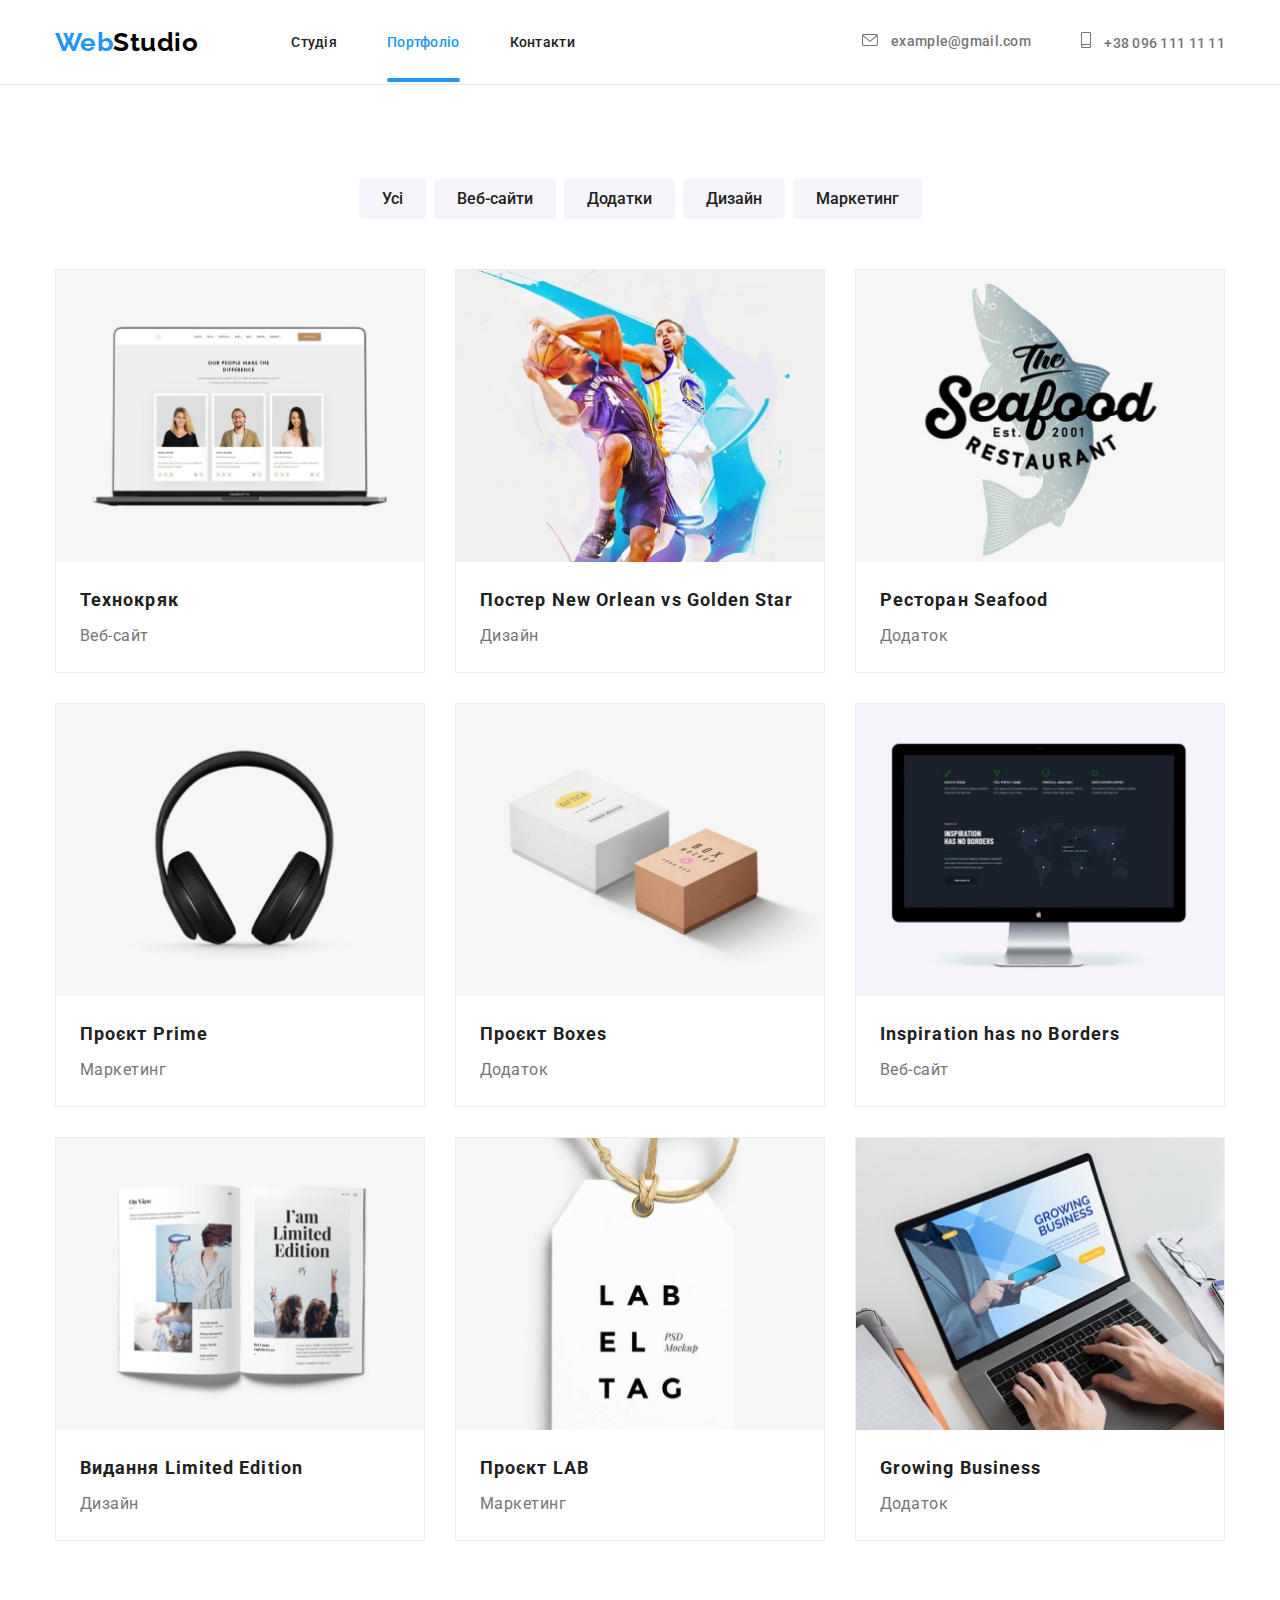
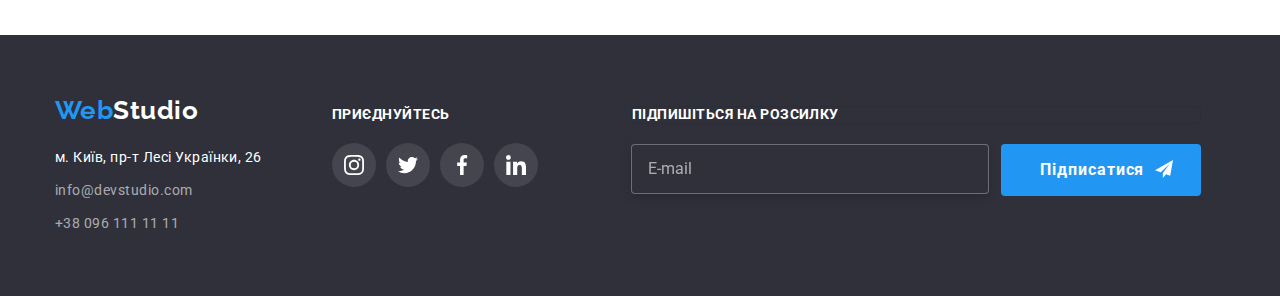
==== portfolio.html @ 192a8d10 "#HM-8.0" ====
<!DOCTYPE html>
<html lang="uk">

<head>
    <meta charset="UTF-8">
    <meta http-equiv="X-UA-Compatible" content="IE=edge">
    <meta name="viewport" content="width=device-width, initial-scale=1.0">
    <title>Portfolio</title>
    <link rel="preconnect" href="https://fonts.googleapis.com"> 
<link rel="preconnect" href="https://fonts.gstatic.com" crossorigin> 
<link href="https://fonts.googleapis.com/css2?family=Raleway:wght@700&family=Roboto:wght@400;500;700;900&display=swap" rel="stylesheet">
<link rel="stylesheet" href="https://cdnjs.cloudflare.com/ajax/libs/modern-normalize/1.1.0/modern-normalize.min.css">
    <!-- <link rel="stylesheet" href="css/styles.css"> -->
    <link rel="stylesheet" href="./css/main.min.css">
</head>

<body class="page">
    <header class="header">
        <div class="container container__nav">
            <nav class="header__nav">
                <a class="header__logo" href="index.html"> <span class="header__halflogo">Web</span>Studio</a>
                <ul class="header-list list">
                    <li class="header__item"><a class="header__link" href="index.html">Студія</a></li>
                    <li class="header__item"><a class="header__link header__link--current" href="portfolio.html">Портфоліо</a></li>
                    <li class="header__item"><a class="header__link" href="">Контакти</a></li>
                </ul>
            </nav>
    
            <ul class="header__contacts list">
                <li class="header__item"><a class="header__mail" href="mailto:example@gmail.com">
                        <svg class="header__icon" width="16" height="12">
                            <use href="./images/icons.svg#icon-envelope"></use>
                        </svg>
                        example@gmail.com</a></li>
                <li class="header__item"><a class="header__tel" href="tel:+380961111111">
                        <svg class="header__icon" width="10" height="16">
                            <use href="./images/icons.svg#icon-smartphone"></use>
                        </svg>
                        +38 096 111 11 11</a></li>
            </ul>
        </div>
    </header>

    <main>
        <section class="portfolio section">
            <div class="container">
            <h1 class="portfolio__title">Портфоліо</h1>
            <ul class="buttons list">
                <li class="buttons__item"><button class="buttons__button" type="button">Усі</button></li>
                <li class="buttons__item"><button class="buttons__button" type="button">Веб-сайти</button></li>
                <li class="buttons__item"><button class="buttons__button" type="button">Додатки</button></li>
                <li class="buttons__item"><button class="buttons__button" type="button">Дизайн</button></li>
                <li class="buttons__item"><button class="buttons__button" type="button">Маркетинг</button></li>
            </ul>

            <ul class="list card-set">
            
                <li class="card-set__item">
                    <div class="product">
                        <a class="product__link" href=""><img src="images/portfolio/img.jpg" alt="Візуалізація макету" width="370"
                                height="294" />
                        </a>
                        <div class="product__content">
                            <p>Ресурс пропонує комплексні пропозиції з різним рівнем функціоналу та сервісів. Все це дозволить
                                відвідувачу отримати
                                вичерпні відомості про компанію чи приватну особу.</p>
                        </div>
                    </div>
            
                    <div class="product__meta">
                        <h2 class="product__name">Технокряк</h2>
                        <p class="product__atribute">Веб-сайт</p>
                    </div>
                </li>
            
                <li class="card-set__item">
                    <div class="product">
                        <a class="product__link" href=""><img src="images/portfolio/img-2.jpg" alt="Постер" width="370"
                                height="294" />
                        </a>
                        <div class="product__content">
                            <p>Lorem ipsum dolor, sit amet consectetur adipisicing elit. Quod, sed ullam. Deserunt facere ad
                                consectetur iusto dignissimos totam libero asperiores.</p>
                        </div>
                    </div>
            
                    <div class="product__meta">
                        <h2 class="product__name">Постер New Orlean vs Golden Star</h2>
                        <p class="product__atribute">Дизайн</p>
                    </div>
                </li>
            
                <li class="card-set__item">
                    <div class="product">
                        <a class="product__link" href=""><img src="images/portfolio/img-3.jpg" alt="Лейб Ресторану" width="370"
                                height="294" />
                        </a>
                        <div class="product__content">
                            <p>Lorem ipsum dolor, sit amet consectetur adipisicing elit. Quod, sed ullam. Deserunt facere ad
                                consectetur iusto
                                dignissimos totam libero asperiores.</p>
                        </div>
                    </div>
            
                    <div class="product__meta">
                        <h2 class="product__name">Ресторан Seafood</h2>
                        <p class="product__atribute">Додаток</p>
                    </div>
                </li>
            
                <li class="card-set__item">
                    <div class="product">
                        <a class="product__link" href=""><img src="images/portfolio/img-4.jpg" alt="Навушники" width="370"
                                height="294" />
                        </a>
                        <div class="product__content">
                            <p>Lorem ipsum dolor, sit amet consectetur adipisicing elit. Quod, sed ullam. Deserunt facere ad
                                consectetur iusto
                                dignissimos totam libero asperiores.</p>
                        </div>
                    </div>
            
                    <div class="product__meta">
                        <h2 class="product__name">Проєкт Prime</h2>
                        <p class="product__atribute">Маркетинг</p>
                    </div>
                </li>
            
                <li class="card-set__item">
                    <div class="product">
                        <a class="product__link" href=""><img src="images/portfolio/img-5.jpg" alt="Коробки" width="370"
                                height="294" />
                        </a>
                        <div class="product__content">
                            <p>Lorem ipsum dolor, sit amet consectetur adipisicing elit. Quod, sed ullam. Deserunt facere ad
                                consectetur iusto
                                dignissimos totam libero asperiores.</p>
                        </div>
                    </div>
            
                    <div class="product__meta">
                        <h2 class="product__name">Проєкт Boxes</h2>
                        <p class="product__atribute">Додаток</p>
                    </div>
                </li>
            
                <li class="card-set__item">
                    <div class="product">
                        <a class="product__link" href=""><img src="images/portfolio/img-6.jpg" alt="Макет сайту" width="370"
                                height="294" />
                        </a>
                        <div class="product__content">
                            <p>Lorem ipsum dolor, sit amet consectetur adipisicing elit. Quod, sed ullam. Deserunt facere ad
                                consectetur iusto
                                dignissimos totam libero asperiores.</p>
                        </div>
                    </div>
                    <div class="product__meta">
                        <h2 class="product__name">Inspiration has no Borders</h2>
                        <p class="product__atribute">Веб-сайт</p>
                    </div>
                </li>
            
                <li class="card-set__item">
                    <div class="product">
                        <a class="product__link" href=""><img src="images/portfolio/img-7.jpg" alt="Розгорнута книга" width="370"
                                height="294" />
                        </a>
                        <div class="product__content">
                            <p>Lorem ipsum dolor, sit amet consectetur adipisicing elit. Quod, sed ullam. Deserunt facere ad
                                consectetur iusto
                                dignissimos totam libero asperiores.</p>
                        </div>
                    </div>
            
                    <div class="product__meta">
                        <h2 class="product__name">Видання Limited Edition</h2>
                        <p class="product__atribute">Дизайн</p>
                    </div>
                </li>
            
                <li class="card-set__item">
                    <div class="product">
                        <a class="product__link" href=""><img src="images/portfolio/img-8.jpg" alt="Етикетка" width="370"
                                height="294" />
                        </a>
                        <div class="product__content">
                            <p>Lorem ipsum dolor, sit amet consectetur adipisicing elit. Quod, sed ullam. Deserunt facere ad
                                consectetur iusto
                                dignissimos totam libero asperiores.</p>
                        </div>
                    </div>
            
                    <div class="product__meta">
                        <h2 class="product__name">Проєкт LAB</h2>
                        <p class="product__atribute">Маркетинг</p>
                    </div>
                </li>
            
                <li class="card-set__item">
                    <div class="product">
                        <a class="product__link" href=""><img src="images/portfolio/img-9.jpg" alt="Ноутбук" width="370"
                                height="294" />
                        </a>
                        <div class="product__content">
                            <p>Lorem ipsum dolor, sit amet consectetur adipisicing elit. Quod, sed ullam. Deserunt facere ad
                                consectetur iusto
                                dignissimos totam libero asperiores.</p>
                        </div>
                    </div>
            
                    <div class="product__meta">
                        <h2 class="product__name">Growing Business</h2>
                        <p class="product__atribute">Додаток</p>
                    </div>
                </li>
            </ul>
            </div>
            </section>
    </main>

    <footer class="footer">
        <div class="footer__section container">
            <div>
                <a class="footer__logo" href="index.html"> <span class="footer__halflogo">Web</span>Studio</a>
                <address>
                    <ul class="footer__contacts list">
                        <li>
                            <a class="footer__link" href="https://goo.gl/maps/1T22P9cPpZgvF2Uz6" target="_blank"
                                rel="noopener noreferrer"><span class="footer__address">м. Київ, пр-т Лесі Українки,
                                    26</span> </a>
                        </li>
    
                        <li class="footer__address">
                            <a class="footer__link" class="mail" href="mailto:info@devstudio.com">info@devstudio.com</a>
                        </li>
    
                        <li>
                            <a class="footer__link" href="tel:+380961111111">+38 096 111 11 11</a>
                        </li>
                    </ul>
                </address>
            </div>
    
            <section class="join">
                <h2 class="join__label">ПРИЄДНУЙТЕСЬ</h2>
                <ul class="list join__list">
                    <li class="join__items"><a class="join__link" href="">
                            <svg class="join__icon" width="20" height="20">
                                <use href="./images/icons.svg#icon-instagram-1"></use>
                            </svg>
                        </a></li>
                    <li class="join__items"><a class="join__link" href="">
                            <svg class="join__icon" width="20" height="20">
                                <use href="./images/icons.svg#icon-twitter-1"></use>
                            </svg>
                        </a></li>
                    <li class="join__items"><a class="join__link" href="">
                            <svg class="join__icon" width="20" height="20">
                                <use href="./images/icons.svg#icon-facebook-1"></use>
                            </svg>
                        </a></li>
                    </a></li>
                    <li class="join__items"><a class="join__link" href="">
                            <svg class="join__icon" width="20" height="20">
                                <use href="./images/icons.svg#icon-linkedin-1"></use>
                            </svg>
                        </a></li>
                </ul>
            </section>
            <div>
                <form class="subscribe">
                    <div class="subscribe__field">
                        <label class="subscribe__label" for="mail">Підпишіться на розсилку</label>
                        <div class="subscribe__list">
                            <input class="subscribe__input" type="email" name="mail" id="mail" placeholder="E-mail" />
                            <button class="subscribe__button" type="submit">Підписатися</button>
                            <svg class="subscribe__icon" width="18" height="18">
                                <use href="./images/icons.svg#icon-send"></use>
                            </svg>
                        </div>
                    </div>
                </form>
            </div>
        </div>
    </footer>
    </body>
    
    </html>
---- css/styles.css ----
:root {
  --primary-text-color: #212121;
  --accent-text-color: #2196f3;
  --primary-white-color: #ffffff;
}

.page {
  color: var(--primary-text-color);

  font-family: Roboto, sans-serif;
  letter-spacing: 0.03em;
}

h1,
h2,
h3,
p,
ul {
  margin: 0;
  padding: 0;
}

img {
  display: block;
  height: auto;
  max-width: 100%;
}

.list {
  list-style: none;
}

.link {
  text-decoration: none;
}

.container {
  margin-left: auto;
  margin-right: auto;
  width: 1200px;
  padding-left: 15px;
  padding-right: 15px;
  /* outline: 2px solid tomato; */
}

.section {
  padding-top: 94px;
  padding-bottom: 94px;
}

/* header */
.header {
  border-bottom: 1px solid #ececec;
}

.main-nav {
  display: flex;
  /* align-items: center; */
}

/* лого */
.logo {
  color: #000000;
  text-decoration: none;

  font-family: Raleway, sans-serif;
  font-weight: 700;
  font-size: 26px;
  line-height: 1.2;

  transition-property: color;
  transition-duration: 250ms;
  transition-timing-function: cubic-bezier(0.4, 0, 0.2, 1);
}

.logo:hover,
.logo:focus {
  color: var(--accent-text-color);
}

.logo-half {
  color: var(--accent-text-color);
}

/* навігація */
nav {
  display: flex;
  align-items: center;
}

.site-nav {
  display: flex;
  margin-left: 93px;
}

.site-nav .item + .item {
  margin-left: 50px;
}

.site-nav .link {
  display: block;
  padding-top: 32px;
  padding-bottom: 32px;

  color: var(--primary-text-color);

  font-weight: 500;
  font-size: 14px;
  line-height: 1.1;
  letter-spacing: 0.02em;
  text-decoration: none;

  transition-property: color;
  transition-duration: 250ms;
  transition-timing-function: cubic-bezier(0.4, 0, 0.2, 1);
}

.site-nav .link:hover,
.site-nav .link:focus {
  color: var(--accent-text-color);
}

.link.current {
  color: var(--accent-text-color);
  position: relative;
}

.link.current::after {
  content: "";

  position: absolute;
  display: inline-block;

  top: 95%;
  left: 0%;

  width: 100%;
  height: 4px;
  border-radius: 4px;

  background-color: var(--accent-text-color);
}

/* контакти */
.contacts {
  display: flex;
  margin-left: auto;
  padding: 32px 0;
}

.contacts .item + .item {
  margin-left: 50px;
}

.contacts-link {
  color: #757575;
  text-decoration: none;

  font-weight: 500;
  font-size: 14px;
  line-height: 1.1;
  letter-spacing: 0.02em;

  transition-property: color;
  transition-duration: 250ms;
  transition-timing-function: cubic-bezier(0.4, 0, 0.2, 1);
}

.contacts-link:hover,
.contacts-link:focus {
  color: var(--accent-text-color);
}

.contacts-icon {
  fill: currentColor;
  margin-right: 10px;
}

/* ефективні рішення */
.solutions {
  background-image: linear-gradient(
      to right,
      rgba(47, 48, 58, 0.4),
      rgba(47, 48, 58, 0.4)
    ),
    url(../images/background.jpg);
  /* background-image: url(/images/background.jpg); */
  padding: 200px 0;
  max-width: 1600px;
  margin-left: auto;
  margin-right: auto;
}

.head-solution {
  color: var(--primary-white-color);

  font-weight: 900;
  font-size: 44px;
  line-height: 1.4;
  letter-spacing: 0.06em;
  text-transform: uppercase;
  text-align: center;

  margin-bottom: 30px;
}

.solution-button {
  margin: 0 auto;
  border: 1px solid transparent;
  border-radius: 4px;
  padding: 10px 32px;
  min-width: 216px;

  color: var(--primary-white-color);
  background-color: var(--accent-text-color);
  cursor: pointer;

  font-weight: 700;
  font-size: 16px;
  line-height: 1.9;
  display: flex;
  letter-spacing: 0.06em;

  transition-property: background-color;
  transition-duration: 250ms;
  transition-timing-function: cubic-bezier(0.4, 0, 0.2, 1);
}

.solution-button:hover,
.solution-button:focus {
  color: var(--accent-text-color);
  background-color: var(--primary-white-color);
}

/* переваги */
.advantages h2 {
  /* display: none;
  font-weight: 700;
  font-size: 36px;
  line-height: 1.2;
  text-align: center; */
  position: absolute;
  white-space: nowrap;
  width: 1px;
  height: 1px;
  overflow: hidden;
  border: 0;
  padding: 0;
  clip: rect(0 0 0 0);
  clip-path: inset(50%);
  margin: -1px;
}

.section-advantages {
  display: flex;
}

.section-advantages .items {
  width: 270px;
}

.section-advantages .items + .items {
  margin-left: 30px;
}

.section-advantages h3 {
  margin-top: 30px;
  margin-bottom: 10px;

  color: var(--primary-text-color);

  font-weight: 700;
  font-size: 14px;
  line-height: 1.1;
  text-transform: uppercase;
}

.section-advantages p {
  color: #757575;

  font-size: 14px;
  line-height: 1.7;
}

.advantages-list {
  display: flex;
  justify-content: center;
  align-items: center;

  height: 120px;
  width: 270px;

  background-color: #f5f4fa;

  border: 1px solid transparent;
  border-radius: 4px;
}

.advantages-icon {
  border: 1px solid transparent;
  border-radius: 4px;
  /* outline: 2px solid red; */
}

/* Чим ми займаємося */
.examples {
  padding-bottom: 94px;
}

.examples h2 {
  margin-bottom: 50px;

  font-weight: 700;
  font-size: 36px;
  line-height: 1.2;
  text-align: center;
}

.section-examples {
  display: flex;
}

.section-examples .item + .item {
  margin-left: 30px;
}

.section-examples .item {
  position: relative;
}

.examples-content {
  position: absolute;
  display: flex;
  align-items: center;
  justify-content: center;

  height: 70px;
  width: 370px;
  bottom: -12%;
  left: 50%;
  transform: translate(-50%, -50%);

  font-weight: 700;
  font-size: 14px;
  line-height: 1.14;
  text-align: center;
  text-transform: uppercase;
  color: var(--primary-white-color);
  background: rgba(47, 48, 58, 0.8);
}

/* команда */

.team {
  background-color: #f5f4fa;
}

.team h2 {
  margin-bottom: 50px;

  font-weight: 700;
  font-size: 36px;
  line-height: 1.2;
  text-align: center;
}

.section-team {
  display: flex;
  justify-content: space-between;
}

.section-team .item {
  background-color: var(--primary-white-color);
  box-shadow: 0px 1px 3px rgba(0, 0, 0, 0.12), 0px 1px 1px rgba(0, 0, 0, 0.14),
    0px 2px 1px rgba(0, 0, 0, 0.2);
  border-radius: 0px 0px 4px 4px;
}

.team-names {
  margin: 30px 0;
}

.section-team h3 {
  /* margin-top: 30px; */
  margin-bottom: 10px;

  color: var(--primary-text-color);

  font-weight: 500;
  font-size: 16px;
  line-height: 1.2;
  text-align: center;
}

.section-team p {
  color: #757575;

  font-size: 16px;
  line-height: 1.2;
  text-align: center;
}

.team-social {
  display: flex;
  margin-top: 16px;
  margin-bottom: 30px;
  margin-left: 32px;
  margin-right: 32px;
}

.team-link {
  color: #afb1b8;

  height: 44px;
  width: 44px;

  display: flex;
  justify-content: center;
  align-items: center;

  border-radius: 50%;

  transition-property: background-color, color;
  transition-duration: 250ms;
  transition-timing-function: cubic-bezier(0.4, 0, 0.2, 1);
}

.team-icon {
  fill: currentColor;
}

.team-link:hover,
.team-link:focus {
  color: var(--primary-white-color);
  background-color: var(--accent-text-color);
}

.team-social .items + .items {
  margin-left: 10px;
}

/* клієнти */
.clients h2 {
  color: var(--primary-text-color);
  font-size: 36px;
  line-height: 1.16;
  text-align: center;

  margin-bottom: 50px;
}

.clients-list {
  display: flex;
  justify-content: center;
}

.clients-list .items {
  display: flex;
  align-items: center;
}

.clients-list .items + .items {
  margin-left: 30px;
}

.clients-link {
  width: 170px;
  height: 92px;

  display: flex;
  justify-content: center;
  align-items: center;

  color: #afb1b8;
  border: 1px solid #afb1b8;
  border-radius: 4px;

  transition-property: background-color, color, border;
  transition-duration: 250ms;
  transition-timing-function: cubic-bezier(0.4, 0, 0.2, 1);
}

.clients-icon {
  fill: currentColor;
}

.clients-link:hover,
.clients-link:focus {
  color: var(--accent-text-color);
  border: 1px solid var(--accent-text-color);
  border-radius: 4px;
}

/* Підвал */
.bottom {
  background-color: #2f303a;
  padding: 60px 0;
}

.section-bottom {
  display: flex;
  align-items: baseline;
}

/* лого-підвал */
.logo-bottom {
  display: inline-block;
  margin-bottom: 20px;

  color: var(--primary-white-color);
  text-decoration: none;

  font-family: Raleway, sans-serif;
  font-weight: 700;
  font-size: 26px;
  line-height: 1.2;

  transition-property: color;
  transition-duration: 250ms;
  transition-timing-function: cubic-bezier(0.4, 0, 0.2, 1);
}

.logo-bottom:hover,
.logo-bottom:focus {
  color: var(--accent-text-color);
}

.logo-half {
  color: var(--accent-text-color);
}

/* контакти-підвал */
.contacts-bottom a {
  color: rgba(255, 255, 255, 0.6);
  text-decoration: none;
  font-style: normal;

  font-size: 14px;
  line-height: 1.7;

  transition-property: color;
  transition-duration: 250ms;
  transition-timing-function: cubic-bezier(0.4, 0, 0.2, 1);
}

.contacts-bottom a:hover,
.contacts-bottom a:focus {
  color: var(--accent-text-color);
}

.contacts-address {
  color: var(--primary-white-color);

  transition-property: color;
  transition-duration: 250ms;
  transition-timing-function: cubic-bezier(0.4, 0, 0.2, 1);
}

.contacts-address:hover,
.contacts-address:focus {
  color: var(--accent-text-color);
}

.address-link {
  margin: 9px 0;
}

.contacts-bottom .mail {
  margin: 9px 0;
}

.join {
  margin-left: 70px;
}

.join h2 {
  color: var(--primary-white-color);
  font-size: 14px;
  line-height: 1.14;
}

.join-list {
  display: flex;
  margin-top: 20px;
}

.join-list .blabla + .blabla {
  margin-left: 10px;
}

.join-link {
  color: var(--primary-white-color);

  height: 44px;
  width: 44px;

  display: flex;
  justify-content: center;
  align-items: center;

  border-radius: 50%;

  background: rgba(255, 255, 255, 0.1);

  transition-property: background-color;
  transition-duration: 250ms;
  transition-timing-function: cubic-bezier(0.4, 0, 0.2, 1);
}

.join-icon {
  fill: currentColor;
}

.join-link:hover,
.join-link:focus {
  background-color: var(--accent-text-color);
}

.subscribe-field {
  /* position: relative; */
  display: flex;
  flex-direction: column;
  margin-left: 93px;
}

.subscribe-field label {
  font-weight: 700;
  font-size: 14px;
  line-height: 1.14;
  text-transform: uppercase;

  color: #ffffff;

  border: 1px solid rgba(33, 33, 33, 0.2);
  border-radius: 4px;

  margin-bottom: 20px;
}

.subscribe-field input {
  width: 358px;
  height: 50px;

  padding-left: 16px;

  border: 1px solid rgba(255, 255, 255, 0.3);
  filter: drop-shadow(0px 4px 4px rgba(0, 0, 0, 0.15));
  border-radius: 4px;

  color: var(--primary-white-color);
  background-color: #2f303a;

  transition: border 250ms cubic-bezier(0.4, 0, 0.2, 1);
}

.subscribe-field input::placeholder {
  font-size: 16px;
  line-height: 1.25;

  color: rgba(255, 255, 255, 0.6);
}

.subscribe-field input:focus {
  border: 1px solid var(--accent-text-color);
}

.subscribe-list {
  position: relative;
  display: flex;
}

.subscribe-list button {
  margin-left: 12px;
}

.subscribe-button {
  padding-left: 28px;
  padding-top: 10px;
  padding-right: 62px;
  padding-bottom: 10px;

  min-width: 200px;

  border: 1px solid transparent;
  border-radius: 4px;

  color: var(--primary-white-color);
  background-color: var(--accent-text-color);
  cursor: pointer;

  font-weight: 700;
  font-size: 16px;
  line-height: 1.88;
  letter-spacing: 0.06em;
}

.subscribe-icon {
  position: absolute;
  left: 90%;
  top: 30%;

  fill: var(--primary-white-color);
}

/* Портфоліо */

.portfolio h1 {
  position: absolute;
  white-space: nowrap;
  width: 1px;
  height: 1px;
  overflow: hidden;
  border: 0;
  padding: 0;
  clip: rect(0 0 0 0);
  clip-path: inset(50%);
  margin: -1px;
}

/* кнопки */
.portfolio-buttons {
  display: flex;
  margin-bottom: 50px;
  justify-content: center;
}

.button-item {
  display: flex;
  border: 1px solid transparent;
  border-radius: 4px;
  padding: 6px 22px;

  color: var(--primary-text-color);
  background-color: #f5f4fa;
  cursor: pointer;

  font-family: inherit;
  font-weight: 500;
  font-size: 16px;
  line-height: 1.6;

  transition-property: background-color, color, box-shadow;
  transition-duration: 250ms;
  transition-timing-function: cubic-bezier(0.4, 0, 0.2, 1);
}

.portfolio-buttons .item + .item {
  margin-left: 8px;
}

.button-item:hover,
.button-item:focus {
  background-color: var(--accent-text-color);
  color: var(--primary-white-color);

  box-shadow: 0px 3px 1px rgba(0, 0, 0, 0.1), 0px 1px 2px rgba(0, 0, 0, 0.08),
    0px 2px 2px rgba(0, 0, 0, 0.12);
}

/* лого */
.section-portfolio {
  display: flex;
  flex-wrap: wrap;
}

.portfolio-flex {
  /* display: block; */
  /* position: relative; */
  border: 1px solid #eeeeee;
  margin-right: 30px;
  margin-bottom: 30px;
  width: 370px;
  height: 404px;

  transition-property: box-shadow;
  transition-duration: 250ms;
  transition-timing-function: cubic-bezier(0.4, 0, 0.2, 1);
}

.portfolio-flex:hover,
.portfolio-flex:focus {
  box-shadow: 0px 1px 1px rgba(0, 0, 0, 0.12), 0px 4px 4px rgba(0, 0, 0, 0.06),
    1px 4px 6px rgba(0, 0, 0, 0.16);
}

.portfolio-flex:nth-child(3n) {
  margin-right: 0;
}

.portfolio-flex:nth-child(n + 7) {
  margin-bottom: 0;
}

.portfolio-names {
  padding: 20px 24px;
}

.section-portfolio h2 {
  margin-bottom: 4px;

  color: var(--primary-text-color);

  font-weight: 700;
  font-size: 18px;
  line-height: 2;
  letter-spacing: 0.06em;
}

.section-portfolio p {
  color: #757575;

  font-size: 16px;
  line-height: 1.8;
}

.thumb {
  position: relative;
  overflow: hidden;
}

.thumb::before {
  content: "";
  position: absolute;
  /* display: inline-block;    */
  width: 100%;
  height: 100%;
  background-color: rgba(33, 150, 243, 0.9);
  opacity: 0;

  transform: translateY(100%);

  transition-property: opacity, transform;
  transition-duration: 250ms;
  transition-timing-function: cubic-bezier(0.4, 0, 0.2, 1);
}

.portfolio-flex:hover .thumb:before,
.portfolio-flex:focus .thumb:before {
  opacity: 1;
  transform: translateY(0);
}

.product-content {
  position: absolute;

  font-size: 18px;
  line-height: 1.55;

  height: 168px;
  width: 322px;
  top: 50%;
  left: 50%;
  transform: translate(-50%, 120%);

  /* opacity: 0; */

  transition-property: opacity, transform;
  transition-duration: 250ms;
  transition-timing-function: cubic-bezier(0.4, 0, 0.2, 1);
}

.product-content p {
  color: var(--primary-white-color);
}

.portfolio-flex:hover .product-content,
.portfolio-flex:focus .product-content {
  opacity: 1;
  transform: translate(-50%, -50%);
}

/* бекдроп + модалка */

.backdrop {
  position: fixed;
  top: 0;
  left: 0;
  width: 100%;
  height: 100%;
  background-color: rgba(0, 0, 0, 0.2);
  /* background-color: red; */
  opacity: 1;

  transition: opacity 250ms cubic-bezier(0.4, 0, 0.2, 1);
}

.backdrop.is-hidden {
  opacity: 0;
  pointer-events: none;
}

.modal {
  position: absolute;
  top: 50%;
  left: 50%;
  transform: translate(-50%, -50%);

  max-height: 581px;
  max-width: 528px;

  box-shadow: 0px 1px 3px rgba(0, 0, 0, 0.12), 0px 1px 1px rgba(0, 0, 0, 0.14),
    0px 2px 1px rgba(0, 0, 0, 0.2);

  background-color: #fff;
  /* background-color: red; */

  border-radius: 4px;
}

.close-button {
  position: absolute;
  top: 0;
  right: 0;
  margin-top: 8px;
  margin-right: 8px;
  display: flex;
  justify-content: center;
  align-items: center;

  height: 30px;
  width: 30px;

  border: 1px solid rgba(0, 0, 0, 0.1);
  border-radius: 50%;

  background-color: var(--primary-white-color);
  color: var(--primary-text-color);

  cursor: pointer;

  transition: color 250ms cubic-bezier(0.4, 0, 0.2, 1);
}

.close-icon {
  fill: currentColor;
}

.close-button:hover,
.close-button:focus {
  color: var(--accent-text-color);
}

textarea {
  resize: none;
}

.modal h2 {
  font-size: 20px;
  line-height: 1.15;
  text-align: center;

  color: #212121;

  margin-left: 40px;
  margin-right: 40px;
  margin-top: 40px;
  margin-bottom: 12px;
}

.form {
  height: 342px;
  width: 448px;
  margin-left: 40px;
  margin-right: 40px;
  margin-bottom: 20px;
}

.form-field {
  position: relative;
  display: flex;
  flex-direction: column;
  margin-bottom: 10px;
}

.form-input {
  height: 40px;

  padding-left: 42px;

  border: 1px solid rgba(33, 33, 33, 0.2);
  border-radius: 4px;

  transition: border 250ms cubic-bezier(0.4, 0, 0.2, 1);
}

.form-input:focus {
  border: 1px solid var(--accent-text-color);
}

.form-field label {
  font-weight: 400;
  font-size: 12px;
  line-height: 1.16;
  letter-spacing: 0.01em;

  margin-bottom: 5px;

  color: #757575;
}

.form-label {
  font-weight: 400;
  font-size: 12px;
  line-height: 1.16;
  letter-spacing: 0.01em;

  margin-bottom: 5px;

  color: #757575;
}

/* .form-field input {
  height: 40px;

  padding-left: 42px;

  border: 1px solid rgba(33, 33, 33, 0.2);
  border-radius: 4px;
} */

.form-textarea {
  height: 120px;

  font-size: 12px;

  padding-left: 16px;
  padding-top: 12px;

  border: 1px solid rgba(33, 33, 33, 0.2);
  border-radius: 4px;

  transition: border 250ms cubic-bezier(0.4, 0, 0.2, 1);
}

.form-textarea::placeholder {
  font-size: 12px;
  line-height: 1.16;
  letter-spacing: 0.01em;

  color: rgba(117, 117, 117, 0.5);
}

.form-textarea:focus {
  border: 1px solid var(--accent-text-color);
}

.policy {
  display: flex;
  align-items: center;

  margin-left: 54px;
  margin-right: 50px;
  margin-top: 20px;
  margin-bottom: 30px;

  max-height: 20px;

  font-size: 14px;
  line-height: 1.71;

  color: #757575;
}

.policy-input {
  position: absolute;
  width: 1px;
  height: 1px;
  margin: -1px;
  border: 0;
  padding: 0;
  clip: rect(0 0 0 0);
  overflow: hidden;
}

.input-icon {
  margin-right: 8px;

  border: 2px solid var(--primary-text-color);
  border-radius: 4px;
}

.policy-input:checked + .input-icon {
  background-color: var(--accent-text-color);
  border: transparent;
}

.details {
  color: var(--accent-text-color);
  margin-left: 5px;
}

/* .checkbox-img {
  display: block;
  margin-right: 8px;

  height: 15px;
  width: 16px;
  border: 2px solid var(--primary-text-color);
  border-radius: 4px;
}

.policy-input:checked + .checkbox-img {
  border-color: transparent;

  background-image: url("../images/check.svg");
  background-color: var(--accent-text-color);
  background-size: contain;
  background-origin: border-box;
} */

.send-button {
  display: flex;
  margin-bottom: 40px;
  margin-left: 164px;
  margin-right: 164px;
  padding: 10px 52px;
  min-width: 200px;

  border: 1px solid transparent;
  border-radius: 4px;

  color: var(--primary-white-color);
  background-color: var(--accent-text-color);
  cursor: pointer;

  font-weight: 700;
  font-size: 16px;
  line-height: 1.9;
  letter-spacing: 0.06em;

  box-shadow: 0px 4px 4px rgba(0, 0, 0, 0.15);
}

.form-icon {
  fill: var(--primary-text-color);

  position: absolute;
  bottom: 12px;
  left: 12px;

  transition: fill 250ms cubic-bezier(0.4, 0, 0.2, 1);
}
/* .form-input:focus ~ .form-icon {
  fill: var(--accent-text-color);
} */

.form-field:focus-within .form-icon {
  fill: var(--accent-text-color);
}
---- css/main.min.css ----
:root{--primary-text-color: #212121;--accent-text-color: #2196f3;--primary-white-color: #ffffff;--cubic: cubic-bezier(0.4, 0, 0.2, 1) }.page{color:var(--primary-text-color);font-family:Roboto,sans-serif;letter-spacing:.03em}textarea{resize:none}h1,h2,h3,p,ul{margin:0;padding:0}img{display:block;height:auto;max-width:100%}.list{list-style:none}.link{text-decoration:none}.container{margin-left:auto;margin-right:auto;padding-left:15px;padding-right:15px}@media screen and (min-width: 480px){.container{width:420px}}@media screen and (min-width: 768px){.container{width:768px}}@media screen and (min-width: 1200px){.container{width:1200px}}.section{padding-top:94px;padding-bottom:94px}.button__solution,.form__send-button,.subscribe__button{margin:0 auto;border:1px solid rgba(0,0,0,0);border-radius:4px;padding:10px 32px;min-width:216px;color:var(--primary-white-color);background-color:var(--accent-text-color);cursor:pointer;font-weight:700;font-size:16px;line-height:1.9;display:flex;letter-spacing:.06em}.social{display:flex;margin-top:16px;margin-bottom:30px;margin-left:32px;margin-right:32px}.social__link{color:#afb1b8;height:44px;width:44px;display:flex;justify-content:center;align-items:center;border-radius:50%;transition:background-color 250ms var(--cubic),color 250ms var(--cubic)}.social__link:hover,.social__link:focus{color:var(--primary-white-color);background-color:var(--accent-text-color)}.social__icon{fill:currentColor}.social__items+.social__items{margin-left:10px}.portfolio__title,.advantages__label,.form__policy-checkbox{position:absolute;white-space:nowrap;width:1px;height:1px;overflow:hidden;border:0;padding:0;clip:rect(0 0 0 0);-webkit-clip-path:inset(50%);clip-path:inset(50%);margin:-1px}.clients__title,.team__title,.examples__title{margin-bottom:50px;font-weight:700;font-size:36px;line-height:1.2;text-align:center}.join{margin-left:70px}.join__label{color:var(--primary-white-color);font-size:14px;line-height:1.14}.join__list{display:flex;margin-top:20px}.join__items+.join__items{margin-left:10px}.join__link{color:var(--primary-white-color);height:44px;width:44px;display:flex;justify-content:center;align-items:center;border-radius:50%;background:rgba(255,255,255,.1);transition:background-color 250ms var(--cubic)}.join__link:hover,.join__link:focus{background-color:var(--accent-text-color)}.join__icon{fill:currentColor}.subscribe__field{display:flex;flex-direction:column;margin-left:93px}.subscribe__label{font-weight:700;font-size:14px;line-height:1.14;text-transform:uppercase;color:#fff;border:1px solid rgba(33,33,33,.2);border-radius:4px;margin-bottom:20px}.subscribe__input{width:358px;height:50px;padding-left:16px;border:1px solid rgba(255,255,255,.3);filter:drop-shadow(0px 4px 4px rgba(0, 0, 0, 0.15));border-radius:4px;color:var(--primary-white-color);background-color:#2f303a;transition:border 250ms cubic-bezier(0.4, 0, 0.2, 1)}.subscribe__input::-moz-placeholder{font-size:16px;line-height:1.25;color:rgba(255,255,255,.6)}.subscribe__input:-ms-input-placeholder{font-size:16px;line-height:1.25;color:rgba(255,255,255,.6)}.subscribe__input::placeholder{font-size:16px;line-height:1.25;color:rgba(255,255,255,.6)}.subscribe__input:focus{border:1px solid var(--accent-text-color)}.subscribe__list{position:relative;display:flex}.subscribe__list button{margin-left:12px}.subscribe__button{padding-left:38px;min-width:200px}.subscribe__icon{position:absolute;left:92%;top:30%;fill:var(--primary-white-color)}.backdrop__closeButton{position:absolute;top:0;right:0;margin-top:8px;margin-right:8px;display:flex;justify-content:center;align-items:center;height:30px;width:30px;border:1px solid rgba(0,0,0,.1);border-radius:50%;color:var(--primary-text-color);background-color:var(--primary-white-color);cursor:pointer}.form{height:342px;width:448px;margin-left:40px;margin-right:40px;margin-bottom:20px}.form__field{position:relative;display:flex;flex-direction:column;margin-bottom:10px}.form__input{height:40px;padding-left:42px;border:1px solid rgba(33,33,33,.2);border-radius:4px;transition:border 250ms var(--cubic)}.form__input:focus{border:1px solid var(--accent-text-color)}.form__label{font-weight:400;font-size:12px;line-height:1.16;letter-spacing:.01em;margin-bottom:5px;color:#757575}.form__textarea{height:120px;font-size:12px;padding-left:16px;padding-top:12px;border:1px solid rgba(33,33,33,.2);border-radius:4px;transition:border 250ms cubic-bezier(0.4, 0, 0.2, 1)}.form__textarea::-moz-placeholder{font-size:12px;line-height:1.16;letter-spacing:.01em;color:rgba(117,117,117,.5)}.form__textarea:-ms-input-placeholder{font-size:12px;line-height:1.16;letter-spacing:.01em;color:rgba(117,117,117,.5)}.form__textarea::placeholder{font-size:12px;line-height:1.16;letter-spacing:.01em;color:rgba(117,117,117,.5)}.form__textarea:focus{border:1px solid var(--accent-text-color)}.form__icon{fill:var(--primary-text-color);position:absolute;bottom:12px;left:12px;transition:fill 250ms cubic-bezier(0.4, 0, 0.2, 1)}.form__field:focus-within .form__icon{fill:var(--accent-text-color)}.form__policy{display:flex;align-items:center;margin-left:54px;margin-right:50px;margin-top:20px;margin-bottom:30px;max-height:20px;font-size:14px;line-height:1.71;color:#757575}.form__policy-icon{margin-right:8px;border:2px solid var(--primary-text-color);border-radius:4px}.form__policy-checkbox:checked+.form__policy-icon{background-color:var(--accent-text-color);border:rgba(0,0,0,0)}.form__policy-details{color:var(--accent-text-color);margin-left:5px}.form__send-button{display:flex;margin-bottom:40px;margin-left:164px;margin-right:164px;padding:10px 52px;max-width:200px;box-shadow:0px 4px 4px rgba(0,0,0,.15)}.header{border-bottom:1px solid #ececec}.container__nav{display:flex}.header__nav{display:flex;align-items:center}.header__logo{color:#000;text-decoration:none;font-family:Raleway,sans-serif;font-weight:700;font-size:26px;line-height:1.2;transition:color 250ms var(--cubic)}.header__logo:hover,.header__logo:focus{color:var(--accent-text-color)}.header__halflogo{color:var(--accent-text-color)}.header-list{display:flex;margin-left:93px}.header__item+.header__item{margin-left:50px}.header__link{display:block;padding-top:32px;padding-bottom:32px;color:var(--primary-text-color);font-weight:500;font-size:14px;line-height:1.1;letter-spacing:.02em;text-decoration:none;transition:color 250ms var(--cubic)}.header__link:hover,.header__link:focus{color:var(--accent-text-color)}.header__link--current{color:var(--accent-text-color);position:relative}.header__link--current::after{content:"";position:absolute;display:inline-block;top:95%;left:0%;width:100%;height:4px;border-radius:4px;background-color:var(--accent-text-color)}.header__contacts{display:flex;margin-left:auto;padding:32px 0}.header__mail,.header__tel{color:#757575;text-decoration:none;font-weight:500;font-size:14px;line-height:1.1;letter-spacing:.02em;transition:color 250ms var(--cubic)}.header__mail:hover,.header__mail:focus,.header__tel:hover,.header__tel:focus{color:var(--accent-text-color)}.header__icon{fill:currentColor;margin-right:10px}.solutions{background-image:linear-gradient(to right, rgba(47, 48, 58, 0.4), rgba(47, 48, 58, 0.4)),url(../images/background.jpg);padding:200px 0;margin-left:auto;margin-right:auto}@media screen and (min-width: 480px){.solutions{max-width:480px}}@media screen and (min-width: 768px){.solutions{max-width:768px}}@media screen and (min-width: 1200px){.solutions{max-width:1600px}}.solution__head{color:var(--primary-white-color);font-weight:900;font-size:44px;line-height:1.4;letter-spacing:.06em;text-transform:uppercase;text-align:center;margin-bottom:30px}.button__solution{transition:background-color 250ms var(--cubic)}.button__solution:hover,.button__solution:focus{color:var(--accent-text-color);background-color:var(--primary-white-color)}@media screen and (min-width: 768px){.advantages__section{display:flex;flex-wrap:wrap;margin:-15px}}@media screen and (min-width: 1200px){.advantages__section{display:flex;flex-wrap:nowrap}}@media screen and (min-width: 768px){.advantages__items{flex-basis:calc((100% - 60px)/2);margin:15px}}@media screen and (min-width: 1200px){.advantages__items+.advantages__items{margin-left:30px}}.advantages__name{margin-top:30px;margin-bottom:10px;color:var(--primary-text-color);font-weight:700;font-size:14px;line-height:1.1;text-transform:uppercase}@media screen and (max-width: 768px){.advantages__name{text-align:center}}.advantages__explanation{color:#757575;font-size:14px;line-height:1.7}.advantages__list{display:flex;justify-content:center;align-items:center;background-color:#f5f4fa;border:1px solid rgba(0,0,0,0);border-radius:4px}@media screen and (min-width: 480px)and (max-width: 768px){.advantages__list{margin-top:30px;height:120px;width:450px}}@media screen and (min-width: 768px){.advantages__list{height:120px;width:354px}}@media screen and (min-width: 1200px){.advantages__list{height:120px;width:270px}}.advantages__icon{border:1px solid rgba(0,0,0,0);border-radius:4px}.examples{padding-bottom:94px}@media screen and (max-width: 1200px){.examples{display:none}}.examples__section{display:flex}.examples__item+.examples__item{margin-left:30px}.examples__item{position:relative}.examples__names{position:absolute;display:flex;align-items:center;justify-content:center;height:70px;width:370px;bottom:-12%;left:50%;transform:translate(-50%, -50%);font-weight:700;font-size:14px;line-height:1.14;text-align:center;text-transform:uppercase;color:var(--primary-white-color);background:rgba(47,48,58,.8)}.team{background-color:#f5f4fa}@media screen and (min-width: 1200px){.team__section{display:flex;justify-content:space-between}}.team__item{background-color:var(--primary-white-color);box-shadow:0px 1px 3px rgba(0,0,0,.12),0px 1px 1px rgba(0,0,0,.14),0px 2px 1px rgba(0,0,0,.2);border-radius:0px 0px 4px 4px}.team__card{margin:30px 0}.team__names{margin-bottom:10px;color:var(--primary-text-color);font-weight:500;font-size:16px;line-height:1.2;text-align:center}.team__position{color:#757575;font-size:16px;line-height:1.2;text-align:center}.clients__list{display:flex;flex-wrap:wrap;margin:-15px}@media screen and (min-width: 768px){.clients__list{display:flex;flex-wrap:wrap;margin:-15px}}@media screen and (min-width: 1200px){.clients__list{display:flex;justify-content:center;flex-wrap:nowrap}}.clients__items{flex-basis:calc((100% - 60px)/2);margin:15px}@media screen and (min-width: 768px){.clients__items{flex-basis:calc((100% - 90px)/3);margin:15px}}@media screen and (min-width: 1200px){.clients__items+.clients__items{margin-left:30px}}.clients__link{display:flex;justify-content:center;align-items:center;color:#afb1b8;border:1px solid #afb1b8;border-radius:4px;transition-property:background-color,color,border;transition-duration:250ms;transition-timing-function:cubic-bezier(0.4, 0, 0.2, 1)}@media screen and (min-width: 480px){.clients__link{width:210px;height:92px}}@media screen and (min-width: 768px){.clients__link{width:226px;height:92px}}@media screen and (min-width: 1200px){.clients__link{width:170px;height:92px}}.clients__link:hover,.clients__link:focus{color:var(--accent-text-color);border:1px solid var(--accent-text-color);border-radius:4px}.clients__icon{fill:currentColor}.footer{background-color:#2f303a;padding:60px 0}.footer__section{display:flex;align-items:baseline}.footer__logo{display:inline-block;margin-bottom:20px;color:var(--primary-white-color);text-decoration:none;font-family:Raleway,sans-serif;font-weight:700;font-size:26px;line-height:1.2;transition-property:color;transition-duration:250ms;transition-timing-function:cubic-bezier(0.4, 0, 0.2, 1)}.footer__logo:hover,.footer__logo:focus{color:var(--accent-text-color)}.footer__halflogo{color:var(--accent-text-color)}.footer__link{color:rgba(255,255,255,.6);text-decoration:none;font-style:normal;font-size:14px;line-height:1.7;transition-property:color;transition-duration:250ms;transition-timing-function:cubic-bezier(0.4, 0, 0.2, 1)}.footer__link:hover,.footer__link:focus{color:var(--accent-text-color)}.footer__address{color:var(--primary-white-color);transition-property:color;transition-duration:250ms;transition-timing-function:cubic-bezier(0.4, 0, 0.2, 1)}.footer__address:hover,.footer__address:focus{color:var(--accent-text-color)}.footer__address{margin:9px 0}.buttons{display:flex;margin-bottom:50px;justify-content:center}.buttons__button{border:1px solid rgba(0,0,0,0);border-radius:4px;padding:6px 22px;color:var(--primary-text-color);background-color:#f5f4fa;cursor:pointer;font-weight:500;font-size:16px;line-height:1.6;transition-property:background-color,color,box-shadow;transition-duration:250ms;transition-timing-function:cubic-bezier(0.4, 0, 0.2, 1)}.buttons__button:hover,.buttons__button:focus{background-color:var(--accent-text-color);color:var(--primary-white-color);box-shadow:0px 3px 1px rgba(0,0,0,.1),0px 1px 2px rgba(0,0,0,.08),0px 2px 2px rgba(0,0,0,.12)}.buttons__item+.buttons__item{margin-left:8px}.card-set{display:flex;flex-wrap:wrap;margin:-15px}.card-set__item{border:1px solid #eee;flex-basis:calc((100% - 90px)/3);margin:15px;height:404px;transition-property:box-shadow;transition-duration:250ms;transition-timing-function:cubic-bezier(0.4, 0, 0.2, 1)}.card-set__item:hover,.card-set__item:focus{box-shadow:0px 1px 1px rgba(0,0,0,.12),0px 4px 4px rgba(0,0,0,.06),1px 4px 6px rgba(0,0,0,.16)}.product{position:relative;overflow:hidden}.product__content{position:absolute;display:flex;align-items:center;font-size:18px;line-height:1.55;height:100%;width:100%;top:50%;left:50%;transform:translate(-50%, 120%);background-color:var(--accent-text-color);transition-property:opacity,transform;transition-duration:250ms;transition-timing-function:cubic-bezier(0.4, 0, 0.2, 1)}.card-set__item:hover .product__content,.card-set__item:focus .product__content{opacity:1;transform:translate(-50%, -50%)}.product__content p{margin:63px 24px;color:var(--primary-white-color)}.product__meta{padding:20px 24px}.product__name{margin-bottom:4px;color:var(--primary-text-color);font-weight:700;font-size:18px;line-height:2;letter-spacing:.06em}.product__atribute{color:#757575;font-size:16px;line-height:1.8}.backdrop{position:fixed;top:0;left:0;width:100%;height:100%;background-color:rgba(0,0,0,.2);opacity:1;transition:opacity 250ms cubic-bezier(0.4, 0, 0.2, 1)}.backdrop.is-hidden{opacity:0;pointer-events:none}.backdrop__closeButton{transition:color 250ms var(--cubic)}.backdrop__closeButton:hover,.backdrop__closeButton:focus{color:var(--accent-text-color)}.backdrop__closeIcon{fill:currentColor}.modal{position:absolute;top:50%;left:50%;transform:translate(-50%, -50%);max-height:581px;max-width:528px;box-shadow:0px 1px 3px rgba(0,0,0,.12),0px 1px 1px rgba(0,0,0,.14),0px 2px 1px rgba(0,0,0,.2);background-color:#fff;border-radius:4px}.modal__title{font-size:20px;line-height:1.15;text-align:center;color:#212121;margin-left:40px;margin-right:40px;margin-top:40px;margin-bottom:12px}/*# sourceMappingURL=main.min.css.map */
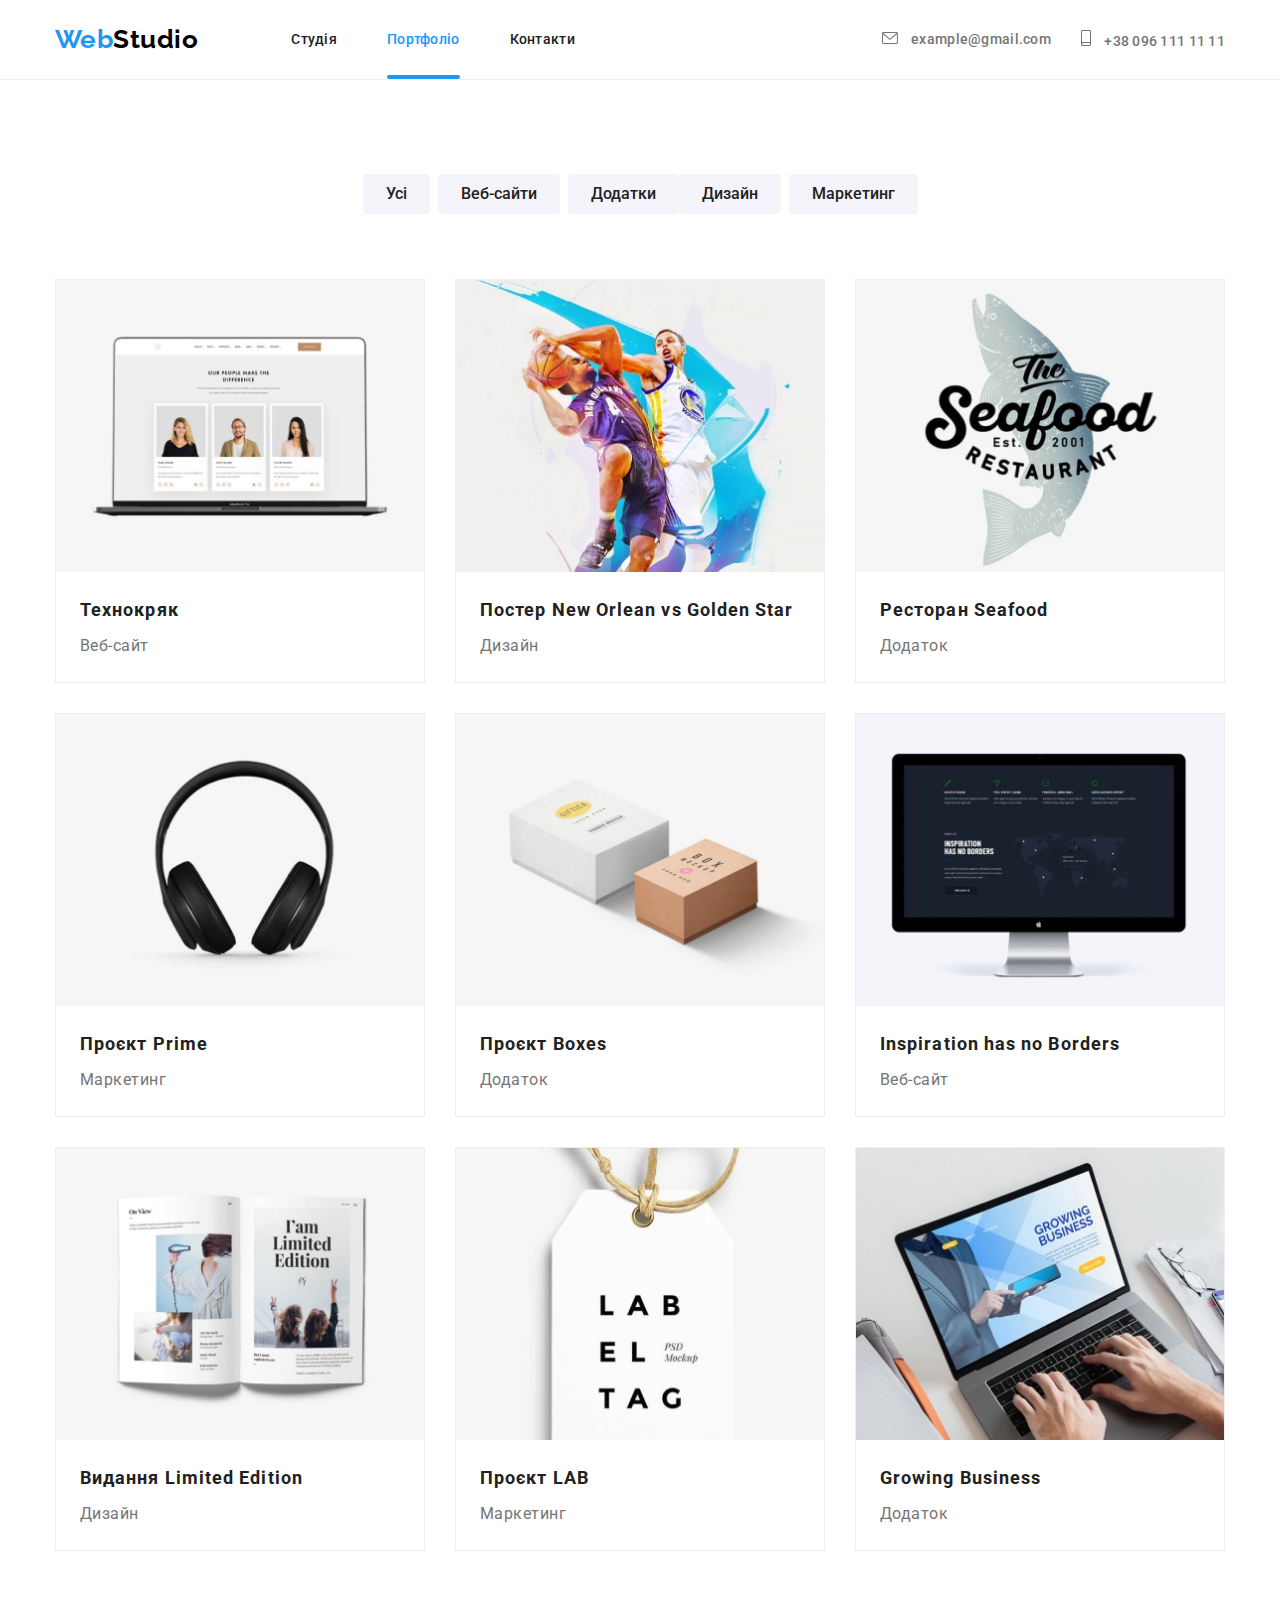
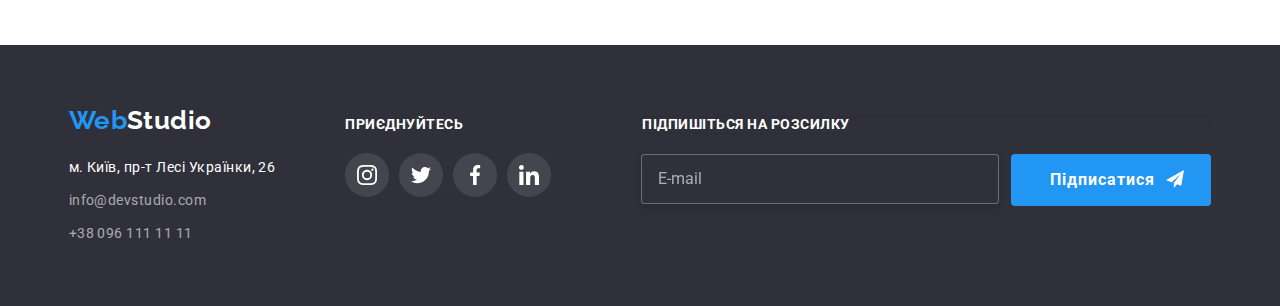
==== commit 2427eecc: "#HM-8.3" ====
--- a/portfolio.html
+++ b/portfolio.html
@@ -10,36 +10,62 @@
 <link rel="preconnect" href="https://fonts.gstatic.com" crossorigin> 
 <link href="https://fonts.googleapis.com/css2?family=Raleway:wght@700&family=Roboto:wght@400;500;700;900&display=swap" rel="stylesheet">
 <link rel="stylesheet" href="https://cdnjs.cloudflare.com/ajax/libs/modern-normalize/1.1.0/modern-normalize.min.css">
-    <!-- <link rel="stylesheet" href="css/styles.css"> -->
     <link rel="stylesheet" href="./css/main.min.css">
 </head>
 
 <body class="page">
-    <header class="header">
-        <div class="container container__nav">
+<header class="header">
+    <div class="container">
+        <div class="header__mobile">
+            <a class="mobile__logo" href="index.html"> <span class="mobile__halflogo">Web</span>Studio</a>
+            <button class="header__btn menu-btn">
+                <svg width="30" heiht="30" aria-label="open menu">
+                    <use href="./images/icons.svg#icon-menu"></use>
+                    <use href="./images/icons.svg#icon-close"></use>
+                </svg>
+            </button>
+            <nav class="mobile__nav">
+                <ul class="mobile__list list">
+                    <li class="mobile__item"><a class="mobile__link" href="index.html">Студія</a>
+                    </li>
+                    <li class="mobile__item"><a class="mobile__link mobile__link--current" href="portfolio.html">Портфоліо</a></li>
+                    <li class="mobile__item"><a class="mobile__link" href="">Контакти</a></li>
+                </ul>
+            </nav>
+
+            <ul class="mobile__contacts list">
+                <li class="mobile__item"><a class="mobile__mail" href="mailto:example@gmail.com">
+                        example@gmail.com</a></li>
+                <li class="mobile__item"><a class="mobile__tel" href="tel:+380961111111">
+                        +38 096 111 11 11</a></li>
+            </ul>
+        </div>
+        <div class="header__inner">
             <nav class="header__nav">
                 <a class="header__logo" href="index.html"> <span class="header__halflogo">Web</span>Studio</a>
-                <ul class="header-list list">
-                    <li class="header__item"><a class="header__link" href="index.html">Студія</a></li>
+                <ul class="header__list list">
+                    <li class="header__item"><a class="header__link" href="index.html">Студія</a>
+                    </li>
                     <li class="header__item"><a class="header__link header__link--current" href="portfolio.html">Портфоліо</a></li>
                     <li class="header__item"><a class="header__link" href="">Контакти</a></li>
                 </ul>
             </nav>
-    
-            <ul class="header__contacts list">
-                <li class="header__item"><a class="header__mail" href="mailto:example@gmail.com">
-                        <svg class="header__icon" width="16" height="12">
+
+            <ul class="contacts list">
+                <li><a class="contacts__mail" href="mailto:example@gmail.com">
+                        <svg class="contacts__icon" width="16" height="12">
                             <use href="./images/icons.svg#icon-envelope"></use>
                         </svg>
                         example@gmail.com</a></li>
-                <li class="header__item"><a class="header__tel" href="tel:+380961111111">
-                        <svg class="header__icon" width="10" height="16">
+                <li class="contacts__item"><a class="contacts__tel" href="tel:+380961111111">
+                        <svg class="contacts__icon" width="10" height="16">
                             <use href="./images/icons.svg#icon-smartphone"></use>
                         </svg>
                         +38 096 111 11 11</a></li>
             </ul>
         </div>
-    </header>
+    </div>
+</header>
 
     <main>
         <section class="portfolio section">
--- a/css/main.min.css
+++ b/css/main.min.css
@@ -1 +1 @@
-:root{--primary-text-color: #212121;--accent-text-color: #2196f3;--primary-white-color: #ffffff;--cubic: cubic-bezier(0.4, 0, 0.2, 1) }.page{color:var(--primary-text-color);font-family:Roboto,sans-serif;letter-spacing:.03em}textarea{resize:none}h1,h2,h3,p,ul{margin:0;padding:0}img{display:block;height:auto;max-width:100%}.list{list-style:none}.link{text-decoration:none}.container{margin-left:auto;margin-right:auto;padding-left:15px;padding-right:15px}@media screen and (min-width: 480px){.container{width:420px}}@media screen and (min-width: 768px){.container{width:768px}}@media screen and (min-width: 1200px){.container{width:1200px}}.section{padding-top:94px;padding-bottom:94px}.button__solution,.form__send-button,.subscribe__button{margin:0 auto;border:1px solid rgba(0,0,0,0);border-radius:4px;padding:10px 32px;min-width:216px;color:var(--primary-white-color);background-color:var(--accent-text-color);cursor:pointer;font-weight:700;font-size:16px;line-height:1.9;display:flex;letter-spacing:.06em}.social{display:flex;margin-top:16px;margin-bottom:30px;margin-left:32px;margin-right:32px}.social__link{color:#afb1b8;height:44px;width:44px;display:flex;justify-content:center;align-items:center;border-radius:50%;transition:background-color 250ms var(--cubic),color 250ms var(--cubic)}.social__link:hover,.social__link:focus{color:var(--primary-white-color);background-color:var(--accent-text-color)}.social__icon{fill:currentColor}.social__items+.social__items{margin-left:10px}.portfolio__title,.advantages__label,.form__policy-checkbox{position:absolute;white-space:nowrap;width:1px;height:1px;overflow:hidden;border:0;padding:0;clip:rect(0 0 0 0);-webkit-clip-path:inset(50%);clip-path:inset(50%);margin:-1px}.clients__title,.team__title,.examples__title{margin-bottom:50px;font-weight:700;font-size:36px;line-height:1.2;text-align:center}.join{margin-left:70px}.join__label{color:var(--primary-white-color);font-size:14px;line-height:1.14}.join__list{display:flex;margin-top:20px}.join__items+.join__items{margin-left:10px}.join__link{color:var(--primary-white-color);height:44px;width:44px;display:flex;justify-content:center;align-items:center;border-radius:50%;background:rgba(255,255,255,.1);transition:background-color 250ms var(--cubic)}.join__link:hover,.join__link:focus{background-color:var(--accent-text-color)}.join__icon{fill:currentColor}.subscribe__field{display:flex;flex-direction:column;margin-left:93px}.subscribe__label{font-weight:700;font-size:14px;line-height:1.14;text-transform:uppercase;color:#fff;border:1px solid rgba(33,33,33,.2);border-radius:4px;margin-bottom:20px}.subscribe__input{width:358px;height:50px;padding-left:16px;border:1px solid rgba(255,255,255,.3);filter:drop-shadow(0px 4px 4px rgba(0, 0, 0, 0.15));border-radius:4px;color:var(--primary-white-color);background-color:#2f303a;transition:border 250ms cubic-bezier(0.4, 0, 0.2, 1)}.subscribe__input::-moz-placeholder{font-size:16px;line-height:1.25;color:rgba(255,255,255,.6)}.subscribe__input:-ms-input-placeholder{font-size:16px;line-height:1.25;color:rgba(255,255,255,.6)}.subscribe__input::placeholder{font-size:16px;line-height:1.25;color:rgba(255,255,255,.6)}.subscribe__input:focus{border:1px solid var(--accent-text-color)}.subscribe__list{position:relative;display:flex}.subscribe__list button{margin-left:12px}.subscribe__button{padding-left:38px;min-width:200px}.subscribe__icon{position:absolute;left:92%;top:30%;fill:var(--primary-white-color)}.backdrop__closeButton{position:absolute;top:0;right:0;margin-top:8px;margin-right:8px;display:flex;justify-content:center;align-items:center;height:30px;width:30px;border:1px solid rgba(0,0,0,.1);border-radius:50%;color:var(--primary-text-color);background-color:var(--primary-white-color);cursor:pointer}.form{height:342px;width:448px;margin-left:40px;margin-right:40px;margin-bottom:20px}.form__field{position:relative;display:flex;flex-direction:column;margin-bottom:10px}.form__input{height:40px;padding-left:42px;border:1px solid rgba(33,33,33,.2);border-radius:4px;transition:border 250ms var(--cubic)}.form__input:focus{border:1px solid var(--accent-text-color)}.form__label{font-weight:400;font-size:12px;line-height:1.16;letter-spacing:.01em;margin-bottom:5px;color:#757575}.form__textarea{height:120px;font-size:12px;padding-left:16px;padding-top:12px;border:1px solid rgba(33,33,33,.2);border-radius:4px;transition:border 250ms cubic-bezier(0.4, 0, 0.2, 1)}.form__textarea::-moz-placeholder{font-size:12px;line-height:1.16;letter-spacing:.01em;color:rgba(117,117,117,.5)}.form__textarea:-ms-input-placeholder{font-size:12px;line-height:1.16;letter-spacing:.01em;color:rgba(117,117,117,.5)}.form__textarea::placeholder{font-size:12px;line-height:1.16;letter-spacing:.01em;color:rgba(117,117,117,.5)}.form__textarea:focus{border:1px solid var(--accent-text-color)}.form__icon{fill:var(--primary-text-color);position:absolute;bottom:12px;left:12px;transition:fill 250ms cubic-bezier(0.4, 0, 0.2, 1)}.form__field:focus-within .form__icon{fill:var(--accent-text-color)}.form__policy{display:flex;align-items:center;margin-left:54px;margin-right:50px;margin-top:20px;margin-bottom:30px;max-height:20px;font-size:14px;line-height:1.71;color:#757575}.form__policy-icon{margin-right:8px;border:2px solid var(--primary-text-color);border-radius:4px}.form__policy-checkbox:checked+.form__policy-icon{background-color:var(--accent-text-color);border:rgba(0,0,0,0)}.form__policy-details{color:var(--accent-text-color);margin-left:5px}.form__send-button{display:flex;margin-bottom:40px;margin-left:164px;margin-right:164px;padding:10px 52px;max-width:200px;box-shadow:0px 4px 4px rgba(0,0,0,.15)}.header{border-bottom:1px solid #ececec}.container__nav{display:flex}.header__nav{display:flex;align-items:center}.header__logo{color:#000;text-decoration:none;font-family:Raleway,sans-serif;font-weight:700;font-size:26px;line-height:1.2;transition:color 250ms var(--cubic)}.header__logo:hover,.header__logo:focus{color:var(--accent-text-color)}.header__halflogo{color:var(--accent-text-color)}.header-list{display:flex;margin-left:93px}.header__item+.header__item{margin-left:50px}.header__link{display:block;padding-top:32px;padding-bottom:32px;color:var(--primary-text-color);font-weight:500;font-size:14px;line-height:1.1;letter-spacing:.02em;text-decoration:none;transition:color 250ms var(--cubic)}.header__link:hover,.header__link:focus{color:var(--accent-text-color)}.header__link--current{color:var(--accent-text-color);position:relative}.header__link--current::after{content:"";position:absolute;display:inline-block;top:95%;left:0%;width:100%;height:4px;border-radius:4px;background-color:var(--accent-text-color)}.header__contacts{display:flex;margin-left:auto;padding:32px 0}.header__mail,.header__tel{color:#757575;text-decoration:none;font-weight:500;font-size:14px;line-height:1.1;letter-spacing:.02em;transition:color 250ms var(--cubic)}.header__mail:hover,.header__mail:focus,.header__tel:hover,.header__tel:focus{color:var(--accent-text-color)}.header__icon{fill:currentColor;margin-right:10px}.solutions{background-image:linear-gradient(to right, rgba(47, 48, 58, 0.4), rgba(47, 48, 58, 0.4)),url(../images/background.jpg);padding:200px 0;margin-left:auto;margin-right:auto}@media screen and (min-width: 480px){.solutions{max-width:480px}}@media screen and (min-width: 768px){.solutions{max-width:768px}}@media screen and (min-width: 1200px){.solutions{max-width:1600px}}.solution__head{color:var(--primary-white-color);font-weight:900;font-size:44px;line-height:1.4;letter-spacing:.06em;text-transform:uppercase;text-align:center;margin-bottom:30px}.button__solution{transition:background-color 250ms var(--cubic)}.button__solution:hover,.button__solution:focus{color:var(--accent-text-color);background-color:var(--primary-white-color)}@media screen and (min-width: 768px){.advantages__section{display:flex;flex-wrap:wrap;margin:-15px}}@media screen and (min-width: 1200px){.advantages__section{display:flex;flex-wrap:nowrap}}@media screen and (min-width: 768px){.advantages__items{flex-basis:calc((100% - 60px)/2);margin:15px}}@media screen and (min-width: 1200px){.advantages__items+.advantages__items{margin-left:30px}}.advantages__name{margin-top:30px;margin-bottom:10px;color:var(--primary-text-color);font-weight:700;font-size:14px;line-height:1.1;text-transform:uppercase}@media screen and (max-width: 768px){.advantages__name{text-align:center}}.advantages__explanation{color:#757575;font-size:14px;line-height:1.7}.advantages__list{display:flex;justify-content:center;align-items:center;background-color:#f5f4fa;border:1px solid rgba(0,0,0,0);border-radius:4px}@media screen and (min-width: 480px)and (max-width: 768px){.advantages__list{margin-top:30px;height:120px;width:450px}}@media screen and (min-width: 768px){.advantages__list{height:120px;width:354px}}@media screen and (min-width: 1200px){.advantages__list{height:120px;width:270px}}.advantages__icon{border:1px solid rgba(0,0,0,0);border-radius:4px}.examples{padding-bottom:94px}@media screen and (max-width: 1200px){.examples{display:none}}.examples__section{display:flex}.examples__item+.examples__item{margin-left:30px}.examples__item{position:relative}.examples__names{position:absolute;display:flex;align-items:center;justify-content:center;height:70px;width:370px;bottom:-12%;left:50%;transform:translate(-50%, -50%);font-weight:700;font-size:14px;line-height:1.14;text-align:center;text-transform:uppercase;color:var(--primary-white-color);background:rgba(47,48,58,.8)}.team{background-color:#f5f4fa}@media screen and (min-width: 1200px){.team__section{display:flex;justify-content:space-between}}.team__item{background-color:var(--primary-white-color);box-shadow:0px 1px 3px rgba(0,0,0,.12),0px 1px 1px rgba(0,0,0,.14),0px 2px 1px rgba(0,0,0,.2);border-radius:0px 0px 4px 4px}.team__card{margin:30px 0}.team__names{margin-bottom:10px;color:var(--primary-text-color);font-weight:500;font-size:16px;line-height:1.2;text-align:center}.team__position{color:#757575;font-size:16px;line-height:1.2;text-align:center}.clients__list{display:flex;flex-wrap:wrap;margin:-15px}@media screen and (min-width: 768px){.clients__list{display:flex;flex-wrap:wrap;margin:-15px}}@media screen and (min-width: 1200px){.clients__list{display:flex;justify-content:center;flex-wrap:nowrap}}.clients__items{flex-basis:calc((100% - 60px)/2);margin:15px}@media screen and (min-width: 768px){.clients__items{flex-basis:calc((100% - 90px)/3);margin:15px}}@media screen and (min-width: 1200px){.clients__items+.clients__items{margin-left:30px}}.clients__link{display:flex;justify-content:center;align-items:center;color:#afb1b8;border:1px solid #afb1b8;border-radius:4px;transition-property:background-color,color,border;transition-duration:250ms;transition-timing-function:cubic-bezier(0.4, 0, 0.2, 1)}@media screen and (min-width: 480px){.clients__link{width:210px;height:92px}}@media screen and (min-width: 768px){.clients__link{width:226px;height:92px}}@media screen and (min-width: 1200px){.clients__link{width:170px;height:92px}}.clients__link:hover,.clients__link:focus{color:var(--accent-text-color);border:1px solid var(--accent-text-color);border-radius:4px}.clients__icon{fill:currentColor}.footer{background-color:#2f303a;padding:60px 0}.footer__section{display:flex;align-items:baseline}.footer__logo{display:inline-block;margin-bottom:20px;color:var(--primary-white-color);text-decoration:none;font-family:Raleway,sans-serif;font-weight:700;font-size:26px;line-height:1.2;transition-property:color;transition-duration:250ms;transition-timing-function:cubic-bezier(0.4, 0, 0.2, 1)}.footer__logo:hover,.footer__logo:focus{color:var(--accent-text-color)}.footer__halflogo{color:var(--accent-text-color)}.footer__link{color:rgba(255,255,255,.6);text-decoration:none;font-style:normal;font-size:14px;line-height:1.7;transition-property:color;transition-duration:250ms;transition-timing-function:cubic-bezier(0.4, 0, 0.2, 1)}.footer__link:hover,.footer__link:focus{color:var(--accent-text-color)}.footer__address{color:var(--primary-white-color);transition-property:color;transition-duration:250ms;transition-timing-function:cubic-bezier(0.4, 0, 0.2, 1)}.footer__address:hover,.footer__address:focus{color:var(--accent-text-color)}.footer__address{margin:9px 0}.buttons{display:flex;margin-bottom:50px;justify-content:center}.buttons__button{border:1px solid rgba(0,0,0,0);border-radius:4px;padding:6px 22px;color:var(--primary-text-color);background-color:#f5f4fa;cursor:pointer;font-weight:500;font-size:16px;line-height:1.6;transition-property:background-color,color,box-shadow;transition-duration:250ms;transition-timing-function:cubic-bezier(0.4, 0, 0.2, 1)}.buttons__button:hover,.buttons__button:focus{background-color:var(--accent-text-color);color:var(--primary-white-color);box-shadow:0px 3px 1px rgba(0,0,0,.1),0px 1px 2px rgba(0,0,0,.08),0px 2px 2px rgba(0,0,0,.12)}.buttons__item+.buttons__item{margin-left:8px}.card-set{display:flex;flex-wrap:wrap;margin:-15px}.card-set__item{border:1px solid #eee;flex-basis:calc((100% - 90px)/3);margin:15px;height:404px;transition-property:box-shadow;transition-duration:250ms;transition-timing-function:cubic-bezier(0.4, 0, 0.2, 1)}.card-set__item:hover,.card-set__item:focus{box-shadow:0px 1px 1px rgba(0,0,0,.12),0px 4px 4px rgba(0,0,0,.06),1px 4px 6px rgba(0,0,0,.16)}.product{position:relative;overflow:hidden}.product__content{position:absolute;display:flex;align-items:center;font-size:18px;line-height:1.55;height:100%;width:100%;top:50%;left:50%;transform:translate(-50%, 120%);background-color:var(--accent-text-color);transition-property:opacity,transform;transition-duration:250ms;transition-timing-function:cubic-bezier(0.4, 0, 0.2, 1)}.card-set__item:hover .product__content,.card-set__item:focus .product__content{opacity:1;transform:translate(-50%, -50%)}.product__content p{margin:63px 24px;color:var(--primary-white-color)}.product__meta{padding:20px 24px}.product__name{margin-bottom:4px;color:var(--primary-text-color);font-weight:700;font-size:18px;line-height:2;letter-spacing:.06em}.product__atribute{color:#757575;font-size:16px;line-height:1.8}.backdrop{position:fixed;top:0;left:0;width:100%;height:100%;background-color:rgba(0,0,0,.2);opacity:1;transition:opacity 250ms cubic-bezier(0.4, 0, 0.2, 1)}.backdrop.is-hidden{opacity:0;pointer-events:none}.backdrop__closeButton{transition:color 250ms var(--cubic)}.backdrop__closeButton:hover,.backdrop__closeButton:focus{color:var(--accent-text-color)}.backdrop__closeIcon{fill:currentColor}.modal{position:absolute;top:50%;left:50%;transform:translate(-50%, -50%);max-height:581px;max-width:528px;box-shadow:0px 1px 3px rgba(0,0,0,.12),0px 1px 1px rgba(0,0,0,.14),0px 2px 1px rgba(0,0,0,.2);background-color:#fff;border-radius:4px}.modal__title{font-size:20px;line-height:1.15;text-align:center;color:#212121;margin-left:40px;margin-right:40px;margin-top:40px;margin-bottom:12px}/*# sourceMappingURL=main.min.css.map */+:root{--primary-text-color: #212121;--accent-text-color: #2196f3;--primary-white-color: #ffffff;--cubic: cubic-bezier(0.4, 0, 0.2, 1)}.page{color:var(--primary-text-color);font-family:Roboto,sans-serif;letter-spacing:.03em}textarea{resize:none}h1,h2,h3,p,ul{margin:0;padding:0}img{display:block;height:auto;max-width:100%}.list{list-style:none}.link{text-decoration:none}.container{margin-left:auto;margin-right:auto;padding-left:15px;padding-right:15px}@media screen and (min-width: 480px){.container{width:480px}}@media screen and (min-width: 768px){.container{width:768px}}@media screen and (min-width: 1200px){.container{width:1200px}}.section{padding-top:94px;padding-bottom:94px}.button__solution,.form__send-button,.subscribe__button{margin:0 auto;border:1px solid rgba(0,0,0,0);border-radius:4px;padding:10px 32px;min-width:216px;color:var(--primary-white-color);background-color:var(--accent-text-color);cursor:pointer;font-weight:700;font-size:16px;line-height:1.9;display:flex;letter-spacing:.06em}.social{display:flex;margin-top:16px;justify-content:center;align-items:center}.social__link{color:#afb1b8;height:44px;width:44px;display:flex;justify-content:center;align-items:center;border-radius:50%;transition:background-color 250ms var(--cubic),color 250ms var(--cubic)}.social__link:hover,.social__link:focus{color:var(--primary-white-color);background-color:var(--accent-text-color)}.social__icon{fill:currentColor}.social__items+.social__items{margin-left:10px}.portfolio__title,.advantages__label,.form__policy-checkbox{position:absolute;white-space:nowrap;width:1px;height:1px;overflow:hidden;border:0;padding:0;clip:rect(0 0 0 0);-webkit-clip-path:inset(50%);clip-path:inset(50%);margin:-1px}.clients__title,.team__title,.examples__title{margin-bottom:50px;font-weight:700;font-size:36px;line-height:1.2;text-align:center}.join{margin-top:60px}@media screen and (min-width: 768px){.join{margin-left:165px;margin-top:0}}@media screen and (min-width: 1200px){.join{margin-left:70px;margin-top:0px}}.join__label{color:var(--primary-white-color);font-size:14px;line-height:1.14}.join__list{display:flex;margin-top:20px}.join__items+.join__items{margin-left:10px}.join__link{color:var(--primary-white-color);height:44px;width:44px;display:flex;justify-content:center;align-items:center;border-radius:50%;background:rgba(255,255,255,.1);transition:background-color 250ms var(--cubic)}.join__link:hover,.join__link:focus{background-color:var(--accent-text-color)}.join__icon{fill:currentColor}.subscribe__field{display:flex;flex-direction:column;margin-top:60px}@media screen and (min-width: 1200px){.subscribe__field{margin-left:90px;margin-top:0px}}.subscribe__label{font-weight:700;font-size:14px;line-height:1.14;text-transform:uppercase;color:#fff;border:1px solid rgba(33,33,33,.2);border-radius:4px;margin-bottom:20px}.subscribe__input{width:100%;height:50px;padding-left:16px;border:1px solid rgba(255,255,255,.3);filter:drop-shadow(0px 4px 4px rgba(0, 0, 0, 0.15));border-radius:4px;color:var(--primary-white-color);background-color:#2f303a;transition:border 250ms cubic-bezier(0.4, 0, 0.2, 1)}@media screen and (min-width: 480px){.subscribe__input{width:450px;height:50px}}@media screen and (min-width: 1200px){.subscribe__input{width:358px;height:50px}}.subscribe__input::-moz-placeholder{font-size:16px;line-height:1.25;color:rgba(255,255,255,.6)}.subscribe__input:-ms-input-placeholder{font-size:16px;line-height:1.25;color:rgba(255,255,255,.6)}.subscribe__input::placeholder{font-size:16px;line-height:1.25;color:rgba(255,255,255,.6)}.subscribe__input:focus{border:1px solid var(--accent-text-color)}.subscribe__list{position:relative;display:flex;flex-direction:column}@media screen and (min-width: 1200px){.subscribe__list{flex-direction:row}}.subscribe__button{margin-top:20px;padding-left:38px;min-width:200px}@media screen and (min-width: 1200px){.subscribe__button{margin-left:12px;margin-top:0px}}.subscribe__icon{position:absolute;left:78%;top:72%;fill:var(--primary-white-color)}@media screen and (min-width: 480px){.subscribe__icon{left:62%;top:72%}}@media screen and (min-width: 1200px){.subscribe__icon{left:92%;top:30%}}.backdrop__closeButton{position:absolute;top:0;right:0;margin-top:8px;margin-right:8px;display:flex;justify-content:center;align-items:center;height:30px;width:30px;border:1px solid rgba(0,0,0,.1);border-radius:50%;color:var(--primary-text-color);background-color:var(--primary-white-color);cursor:pointer}.form{height:342px;width:370px;margin-left:40px;margin-right:40px;margin-bottom:20px}@media screen and (min-width: 1200px){.form{width:448px}}.form__field{position:relative;display:flex;flex-direction:column;margin-bottom:10px}.form__input{height:40px;padding-left:42px;border:1px solid rgba(33,33,33,.2);border-radius:4px;transition:border 250ms var(--cubic)}.form__input:focus{border:1px solid var(--accent-text-color)}.form__label{font-weight:400;font-size:12px;line-height:1.16;letter-spacing:.01em;margin-bottom:5px;color:#757575}.form__textarea{height:120px;font-size:12px;padding-left:16px;padding-top:12px;border:1px solid rgba(33,33,33,.2);border-radius:4px;transition:border 250ms cubic-bezier(0.4, 0, 0.2, 1)}.form__textarea::-moz-placeholder{font-size:12px;line-height:1.16;letter-spacing:.01em;color:rgba(117,117,117,.5)}.form__textarea:-ms-input-placeholder{font-size:12px;line-height:1.16;letter-spacing:.01em;color:rgba(117,117,117,.5)}.form__textarea::placeholder{font-size:12px;line-height:1.16;letter-spacing:.01em;color:rgba(117,117,117,.5)}.form__textarea:focus{border:1px solid var(--accent-text-color)}.form__icon{fill:var(--primary-text-color);position:absolute;bottom:12px;left:12px;transition:fill 250ms cubic-bezier(0.4, 0, 0.2, 1)}.form__field:focus-within .form__icon{fill:var(--accent-text-color)}.form__policy{display:flex;align-items:center;margin-left:40px;margin-right:40px;margin-top:20px;margin-bottom:30px;height:15px;font-size:12px;line-height:1.16;color:#757575}@media screen and (min-width: 1200px){.form__policy{margin-left:54px;margin-right:50px;height:24px;font-size:14px;line-height:1.71}}.form__policy-details{color:var(--accent-text-color);margin-left:5px}.form__policy-icon{margin-right:8px;border:2px solid var(--primary-text-color);border-radius:4px}.form__policy-checkbox:checked+.form__policy-icon{background-color:var(--accent-text-color);border:rgba(0,0,0,0)}.form__send-button{display:flex;margin-bottom:40px;margin-left:120px;margin-right:120px;padding:10px 52px;max-width:200px;box-shadow:0px 4px 4px rgba(0,0,0,.15)}@media screen and (min-width: 1200px){.form__send-button{margin-left:164px;margin-right:164px}}.header__mobile{display:flex;justify-content:space-between}@media screen and (min-width: 768px){.header__mobile{display:none}}.menu-btn{height:50px;width:50px;border:none;padding:10px;display:flex;align-items:center;position:relative;z-index:2;background-color:#fff;border-radius:5px}.mobile__logo{color:#000;text-decoration:none;font-family:Raleway,sans-serif;font-weight:700;font-size:26px;line-height:1.2;transition:color 250ms var(--cubic)}.mobile__logo:hover,.mobile__logo:focus{color:var(--accent-text-color)}.mobile__halflogo{color:var(--accent-text-color)}.mobile__link{display:block;margin-bottom:35px;color:var(--primary-text-color);font-weight:500;font-size:14px;line-height:1.1;letter-spacing:.02em;text-decoration:none;transition:color 250ms var(--cubic)}.mobile__link:hover,.mobile__link:focus{color:var(--accent-text-color)}.mobile__link--current{color:var(--accent-text-color)}.mobile__mail,.mobile__tel{color:#757575;text-decoration:none;font-weight:500;font-size:14px;line-height:1.1;letter-spacing:.02em;transition:color 250ms var(--cubic)}.mobile__mail:hover,.mobile__mail:focus,.mobile__tel:hover,.mobile__tel:focus{color:var(--accent-text-color)}.header{border-bottom:1px solid #ececec}.header__inner{display:none}@media screen and (min-width: 768px){.header__inner{display:flex;align-items:center}}.header__nav{display:flex;align-items:center}.header__logo{color:#000;text-decoration:none;font-family:Raleway,sans-serif;font-weight:700;font-size:26px;line-height:1.2;transition:color 250ms var(--cubic)}.header__logo:hover,.header__logo:focus{color:var(--accent-text-color)}.header__halflogo{color:var(--accent-text-color)}.header__list{display:flex;margin-left:93px}.header__item+.header__item{margin-left:50px}.header__link{display:block;padding-top:32px;padding-bottom:32px;color:var(--primary-text-color);font-weight:500;font-size:14px;line-height:1.1;letter-spacing:.02em;text-decoration:none;transition:color 250ms var(--cubic)}.header__link:hover,.header__link:focus{color:var(--accent-text-color)}.header__link--current{color:var(--accent-text-color);position:relative}.header__link--current::after{content:"";position:absolute;display:inline-block;top:95%;left:0%;width:100%;height:4px;border-radius:4px;background-color:var(--accent-text-color)}.contacts{margin-left:auto}@media screen and (min-width: 1200px){.contacts{display:flex}}.contacts__mail,.contacts__tel{color:#757575;text-decoration:none;font-weight:500;font-size:14px;line-height:1.1;letter-spacing:.02em;transition:color 250ms var(--cubic)}.contacts__mail:hover,.contacts__mail:focus,.contacts__tel:hover,.contacts__tel:focus{color:var(--accent-text-color)}.contacts__item{margin-top:10px}@media screen and (min-width: 1200px){.contacts__item{margin-top:0px;margin-left:30px}}.contacts__icon{fill:currentColor;margin-right:10px}.solutions{background-image:linear-gradient(to right, rgba(47, 48, 58, 0.4), rgba(47, 48, 58, 0.4)),url(../images/background.jpg);padding:200px 0;margin-left:auto;margin-right:auto}@media screen and (min-width: 480px){.solutions{max-width:480px}}@media screen and (min-width: 768px){.solutions{max-width:768px}}@media screen and (min-width: 1200px){.solutions{max-width:1600px}}.solution__head{color:var(--primary-white-color);font-weight:900;font-size:26px;line-height:1.4;letter-spacing:.06em;text-transform:uppercase;text-align:center;margin-bottom:30px}@media screen and (min-width: 1200px){.solution__head{font-size:44px}}.button__solution{transition:background-color 250ms var(--cubic)}.button__solution:hover,.button__solution:focus{color:var(--accent-text-color);background-color:var(--primary-white-color)}@media screen and (min-width: 768px){.advantages__section{display:flex;flex-wrap:wrap;margin:-15px}}@media screen and (min-width: 1200px){.advantages__section{display:flex;flex-wrap:nowrap}}@media screen and (min-width: 768px){.advantages__items{flex-basis:calc((100% - 60px)/2);margin:15px}}@media screen and (min-width: 1200px){.advantages__items+.advantages__items{margin-left:30px}}.advantages__name{margin-top:30px;margin-bottom:10px;color:var(--primary-text-color);font-weight:700;font-size:14px;line-height:1.1;text-transform:uppercase}@media screen and (max-width: 768px){.advantages__name{text-align:center}}.advantages__explanation{color:#757575;font-size:14px;line-height:1.7}.advantages__list{display:flex;justify-content:center;align-items:center;background-color:#f5f4fa;border:1px solid rgba(0,0,0,0);border-radius:4px}@media screen and (min-width: 480px)and (max-width: 768px){.advantages__list{margin-top:30px;height:120px;width:450px}}@media screen and (min-width: 768px){.advantages__list{height:120px;width:354px}}@media screen and (min-width: 1200px){.advantages__list{height:120px;width:270px}}.advantages__icon{border:1px solid rgba(0,0,0,0);border-radius:4px}.examples{padding-bottom:94px}@media screen and (max-width: 1200px){.examples{display:none}}.examples__section{display:flex}.examples__item+.examples__item{margin-left:30px}.examples__item{position:relative}.examples__names{position:absolute;display:flex;align-items:center;justify-content:center;height:70px;width:370px;bottom:-12%;left:50%;transform:translate(-50%, -50%);font-weight:700;font-size:14px;line-height:1.14;text-align:center;text-transform:uppercase;color:var(--primary-white-color);background:rgba(47,48,58,.8)}.team{background-color:#f5f4fa}@media screen and (min-width: 768px){.team__section{display:flex;flex-wrap:wrap;gap:30px}}@media screen and (min-width: 1200px){.team__section{display:flex;flex-wrap:nowrap;gap:30px}}.team__item{width:100%;height:100%;margin-bottom:30px;background-color:var(--primary-white-color);box-shadow:0px 1px 3px rgba(0,0,0,.12),0px 1px 1px rgba(0,0,0,.14),0px 2px 1px rgba(0,0,0,.2);border-radius:0px 0px 4px 4px}.team__item:last-child{margin-bottom:0}@media screen and (min-width: 480px){.team__item{width:450px;height:622px}}@media screen and (min-width: 768px){.team__item{flex-basis:calc((100% - 30px)/2);height:536px}}@media screen and (min-width: 1200px){.team__item{flex-basis:calc((100% - 60px)/3);height:428px;margin-bottom:0}}.team__card{margin:30px 0}.team__names{margin-bottom:10px;color:var(--primary-text-color);font-weight:500;font-size:16px;line-height:1.2;text-align:center}.team__position{color:#757575;font-size:16px;line-height:1.2;text-align:center}.clients__list{display:flex;flex-wrap:wrap;margin:-15px}@media screen and (min-width: 768px){.clients__list{display:flex;flex-wrap:wrap;margin:-15px}}@media screen and (min-width: 1200px){.clients__list{display:flex;justify-content:center;flex-wrap:nowrap;margin:0}}.clients__items{flex-basis:calc((100% - 60px)/2);margin:15px}@media screen and (min-width: 768px){.clients__items{flex-basis:calc((100% - 90px)/3);margin:15px}}@media screen and (min-width: 1200px){.clients__items{margin:0}}@media screen and (min-width: 1200px){.clients__items+.clients__items{margin-left:30px}}.clients__link{display:flex;justify-content:center;align-items:center;color:#afb1b8;border:1px solid #afb1b8;border-radius:4px;transition-property:background-color,color,border;transition-duration:250ms;transition-timing-function:cubic-bezier(0.4, 0, 0.2, 1)}@media screen and (min-width: 480px){.clients__link{width:210px;height:92px}}@media screen and (min-width: 768px){.clients__link{width:226px;height:92px}}@media screen and (min-width: 1200px){.clients__link{width:170px;height:92px}}.clients__link:hover,.clients__link:focus{color:var(--accent-text-color);border:1px solid var(--accent-text-color);border-radius:4px}.clients__icon{fill:currentColor}.footer{background-color:#2f303a;padding:60px 0}.footer__section{display:flex;flex-direction:column;align-items:center;justify-content:center;text-align:center}@media screen and (min-width: 768px){.footer__section{display:flex;flex-wrap:wrap;align-items:baseline;flex-direction:row;text-align:center}}@media screen and (min-width: 1200px){.footer__section{display:flex;align-items:baseline;flex-direction:row;text-align:start}}.footer__logo{display:inline-block;margin-bottom:20px;color:var(--primary-white-color);text-decoration:none;font-family:Raleway,sans-serif;font-weight:700;font-size:26px;line-height:1.2;transition-property:color;transition-duration:250ms;transition-timing-function:cubic-bezier(0.4, 0, 0.2, 1)}.footer__logo:hover,.footer__logo:focus{color:var(--accent-text-color)}.footer__halflogo{color:var(--accent-text-color)}.footer__link{color:rgba(255,255,255,.6);text-decoration:none;font-style:normal;font-size:14px;line-height:1.7;transition-property:color;transition-duration:250ms;transition-timing-function:cubic-bezier(0.4, 0, 0.2, 1)}.footer__link:hover,.footer__link:focus{color:var(--accent-text-color)}.footer__address{color:var(--primary-white-color);transition-property:color;transition-duration:250ms;transition-timing-function:cubic-bezier(0.4, 0, 0.2, 1)}.footer__address:hover,.footer__address:focus{color:var(--accent-text-color)}.footer__address{margin:9px 0}.buttons{display:flex;margin-bottom:50px;flex-wrap:wrap;justify-content:flex-start;max-width:326px}@media screen and (min-width: 768px),(min-width: 1200px){.buttons{justify-content:center;max-width:100%}}.buttons__button{border:1px solid rgba(0,0,0,0);border-radius:4px;padding:6px 22px;color:var(--primary-text-color);background-color:#f5f4fa;cursor:pointer;font-weight:500;font-size:16px;line-height:1.6;transition-property:background-color,color,box-shadow;transition-duration:250ms;transition-timing-function:cubic-bezier(0.4, 0, 0.2, 1)}.buttons__button:hover,.buttons__button:focus{background-color:var(--accent-text-color);color:var(--primary-white-color);box-shadow:0px 3px 1px rgba(0,0,0,.1),0px 1px 2px rgba(0,0,0,.08),0px 2px 2px rgba(0,0,0,.12)}.buttons__item+.buttons__item{margin-left:8px;margin-bottom:15px}.buttons__item+.buttons__item:nth-child(4n){margin-left:0}.buttons__item+.buttons__item:nth-child(n+4){margin-bottom:0}@media screen and (min-width: 768px),(min-width: 1200px){.buttons__item+.buttons__item{margin-left:8px}}.card-set{display:flex;flex-wrap:wrap;margin:-15px}.card-set__item{border:1px solid #eee;flex-basis:calc(100% - 30px);margin:15px;height:404px;transition-property:box-shadow;transition-duration:250ms;transition-timing-function:cubic-bezier(0.4, 0, 0.2, 1)}@media screen and (min-width: 768px){.card-set__item{flex-basis:calc((100% - 60px)/2);margin:15px}}@media screen and (min-width: 1200px){.card-set__item{flex-basis:calc((100% - 90px)/3);margin:15px}}.card-set__item:hover,.card-set__item:focus{box-shadow:0px 1px 1px rgba(0,0,0,.12),0px 4px 4px rgba(0,0,0,.06),1px 4px 6px rgba(0,0,0,.16)}.product{position:relative;overflow:hidden}.product__content{position:absolute;display:flex;align-items:center;font-size:18px;line-height:1.55;height:100%;width:100%;top:50%;left:50%;transform:translate(-50%, 120%);background-color:var(--accent-text-color);transition-property:opacity,transform;transition-duration:250ms;transition-timing-function:cubic-bezier(0.4, 0, 0.2, 1)}.card-set__item:hover .product__content,.card-set__item:focus .product__content{opacity:1;transform:translate(-50%, -50%)}.product__content p{margin:63px 24px;color:var(--primary-white-color)}.product__meta{padding:20px 24px}.product__name{margin-bottom:4px;color:var(--primary-text-color);font-weight:700;font-size:18px;line-height:2;letter-spacing:.06em}.product__atribute{color:#757575;font-size:16px;line-height:1.8}.backdrop{position:fixed;top:0;left:0;width:100%;height:100%;background-color:rgba(0,0,0,.2);opacity:1;transition:opacity 250ms cubic-bezier(0.4, 0, 0.2, 1)}.backdrop.is-hidden{opacity:0;pointer-events:none}.backdrop__closeButton{transition:color 250ms var(--cubic)}.backdrop__closeButton:hover,.backdrop__closeButton:focus{color:var(--accent-text-color)}.backdrop__closeIcon{fill:currentColor}.modal{position:absolute;top:50%;left:50%;transform:translate(-50%, -50%);height:609px;width:450px;box-shadow:0px 1px 3px rgba(0,0,0,.12),0px 1px 1px rgba(0,0,0,.14),0px 2px 1px rgba(0,0,0,.2);background-color:#fff;border-radius:4px}@media screen and (min-width: 1200px){.modal{height:581px;width:528px}}.modal__title{font-size:20px;line-height:1.15;text-align:center;color:#212121;margin-left:40px;margin-right:40px;margin-top:40px;margin-bottom:12px}/*# sourceMappingURL=main.min.css.map */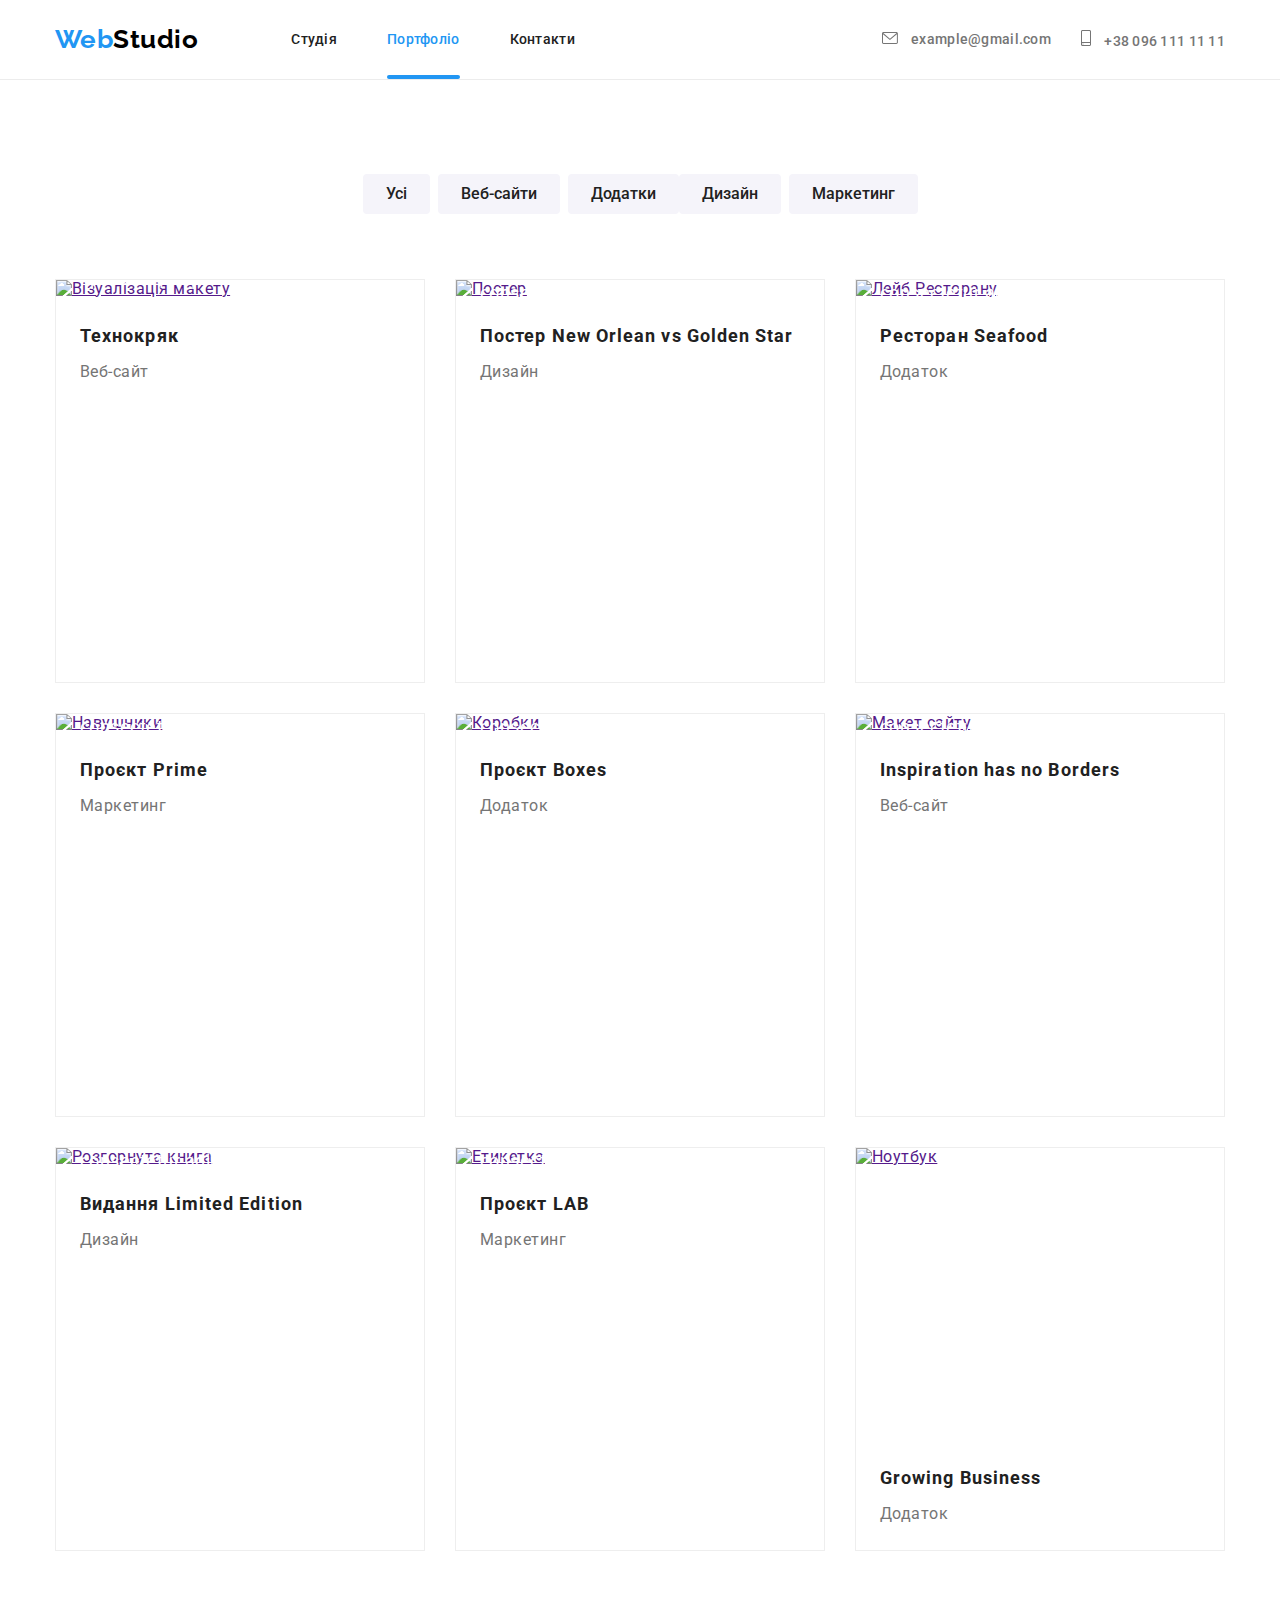
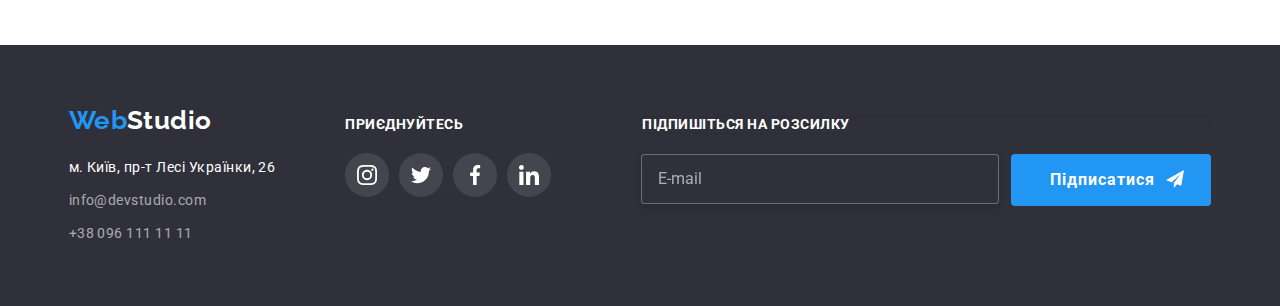
==== commit 8a6c7a07: "#HM-8.7" ====
--- a/portfolio.html
+++ b/portfolio.html
@@ -19,26 +19,37 @@
         <div class="header__mobile">
             <a class="mobile__logo" href="index.html"> <span class="mobile__halflogo">Web</span>Studio</a>
             <button class="header__btn menu-btn">
-                <svg width="30" heiht="30" aria-label="open menu">
-                    <use href="./images/icons.svg#icon-menu"></use>
-                    <use href="./images/icons.svg#icon-close"></use>
+                <svg width="30" height="30" aria-label="open menu">
+                    <use class="menu-btn__menu" href="./images/icons.svg#icon-menu"></use>
+                    <use class="menu-btn__close" href="./images/icons.svg#icon-close"></use>
                 </svg>
             </button>
-            <nav class="mobile__nav">
-                <ul class="mobile__list list">
-                    <li class="mobile__item"><a class="mobile__link" href="index.html">Студія</a>
-                    </li>
-                    <li class="mobile__item"><a class="mobile__link mobile__link--current" href="portfolio.html">Портфоліо</a></li>
-                    <li class="mobile__item"><a class="mobile__link" href="">Контакти</a></li>
-                </ul>
-            </nav>
-
-            <ul class="mobile__contacts list">
-                <li class="mobile__item"><a class="mobile__mail" href="mailto:example@gmail.com">
-                        example@gmail.com</a></li>
-                <li class="mobile__item"><a class="mobile__tel" href="tel:+380961111111">
-                        +38 096 111 11 11</a></li>
-            </ul>
+            <div class="mobile-menu">
+                <nav class="mobile__nav">
+                    <ul class="mobile__list list">
+                        <li class="mobile__item"><a class="mobile__link"
+                                href="index.html">Студія</a></li>
+                        <li class="mobile__item"><a class="mobile__link mobile__link--current" href="portfolio.html">Портфоліо</a></li>
+                        <li class="mobile__item"><a class="mobile__link" href="">Контакти</a></li>
+                    </ul>
+                </nav>
+                
+                <div>
+                    <ul class="mobile__contacts list">
+                        <li class="mobile__item"><a class="mobile__tel" href="tel:+380961111111">
+                                +38 096 111 11 11</a></li>
+                        <li class="mobile__item"><a class="mobile__mail" href="mailto:example@gmail.com">
+                                example@gmail.com</a></li>
+                    </ul>
+                
+                    <ul class="social-links list">
+                        <li class="social-links__item"><a class="social-links__link" href="">Instagram</a></li>
+                        <li class="social-links__item"><a class="social-links__link" href="">Twitter</a></li>
+                        <li class="social-links__item"><a class="social-links__link" href="">Facebook</a></li>
+                        <li class="social-links__item"><a class="social-links__link" href="">LinkedIn</a></li>
+                    </ul>
+                </div>
+            </div>
         </div>
         <div class="header__inner">
             <nav class="header__nav">
@@ -83,8 +94,11 @@
             
                 <li class="card-set__item">
                     <div class="product">
-                        <a class="product__link" href=""><img src="images/portfolio/img.jpg" alt="Візуалізація макету" width="370"
-                                height="294" />
+                        <a class="product__link" href="">
+                            <img 
+                            srcset="./portfolio/img.jpg 1x, ./images/portfolio/imgx2.jpg 2x"
+                            src="images/portfolio/img.jpg" alt="Візуалізація макету"
+                            />
                         </a>
                         <div class="product__content">
                             <p>Ресурс пропонує комплексні пропозиції з різним рівнем функціоналу та сервісів. Все це дозволить
@@ -101,8 +115,11 @@
             
                 <li class="card-set__item">
                     <div class="product">
-                        <a class="product__link" href=""><img src="images/portfolio/img-2.jpg" alt="Постер" width="370"
-                                height="294" />
+                        <a class="product__link" href="">
+                            <img 
+                            srcset="./portfolio/img-1.jpg 1x, ./images/portfolio/img-1x2.jpg 2x"
+                            src="images/portfolio/img-1.jpg" alt="Постер" 
+                            />
                         </a>
                         <div class="product__content">
                             <p>Lorem ipsum dolor, sit amet consectetur adipisicing elit. Quod, sed ullam. Deserunt facere ad
@@ -118,8 +135,11 @@
             
                 <li class="card-set__item">
                     <div class="product">
-                        <a class="product__link" href=""><img src="images/portfolio/img-3.jpg" alt="Лейб Ресторану" width="370"
-                                height="294" />
+                        <a class="product__link" href="">
+                            <img 
+                            srcset="./portfolio/img-2.jpg 1x, ./images/portfolio/img-2x2.jpg 2x"
+                            src="images/portfolio/img-2.jpg" alt="Лейб Ресторану" 
+                             />
                         </a>
                         <div class="product__content">
                             <p>Lorem ipsum dolor, sit amet consectetur adipisicing elit. Quod, sed ullam. Deserunt facere ad
@@ -136,8 +156,11 @@
             
                 <li class="card-set__item">
                     <div class="product">
-                        <a class="product__link" href=""><img src="images/portfolio/img-4.jpg" alt="Навушники" width="370"
-                                height="294" />
+                        <a class="product__link" href="">
+                            <img 
+                            srcset="./portfolio/img-3.jpg 1x, ./images/portfolio/img-3x2.jpg 2x"
+                            src="images/portfolio/img-3.jpg" alt="Навушники" 
+                            />
                         </a>
                         <div class="product__content">
                             <p>Lorem ipsum dolor, sit amet consectetur adipisicing elit. Quod, sed ullam. Deserunt facere ad
@@ -154,8 +177,11 @@
             
                 <li class="card-set__item">
                     <div class="product">
-                        <a class="product__link" href=""><img src="images/portfolio/img-5.jpg" alt="Коробки" width="370"
-                                height="294" />
+                        <a class="product__link" href="">
+                            <img 
+                            srcset="./portfolio/img-4.jpg 1x, ./images/portfolio/img-4x2.jpg 2x"
+                            src="images/portfolio/img-4.jpg" alt="Коробки" 
+                             />
                         </a>
                         <div class="product__content">
                             <p>Lorem ipsum dolor, sit amet consectetur adipisicing elit. Quod, sed ullam. Deserunt facere ad
@@ -172,8 +198,11 @@
             
                 <li class="card-set__item">
                     <div class="product">
-                        <a class="product__link" href=""><img src="images/portfolio/img-6.jpg" alt="Макет сайту" width="370"
-                                height="294" />
+                        <a class="product__link" href="">
+                            <img 
+                            srcset="./portfolio/img-5.jpg 1x, ./images/portfolio/img-5x2.jpg 2x"
+                            src="images/portfolio/img-5.jpg" alt="Макет сайту" 
+                             />
                         </a>
                         <div class="product__content">
                             <p>Lorem ipsum dolor, sit amet consectetur adipisicing elit. Quod, sed ullam. Deserunt facere ad
@@ -189,8 +218,11 @@
             
                 <li class="card-set__item">
                     <div class="product">
-                        <a class="product__link" href=""><img src="images/portfolio/img-7.jpg" alt="Розгорнута книга" width="370"
-                                height="294" />
+                        <a class="product__link" href="">
+                            <img 
+                            srcset="./portfolio/img-6.jpg 1x, ./images/portfolio/img-6x2.jpg 2x"
+                            src="images/portfolio/img-6.jpg" alt="Розгорнута книга" 
+                            />
                         </a>
                         <div class="product__content">
                             <p>Lorem ipsum dolor, sit amet consectetur adipisicing elit. Quod, sed ullam. Deserunt facere ad
@@ -207,8 +239,11 @@
             
                 <li class="card-set__item">
                     <div class="product">
-                        <a class="product__link" href=""><img src="images/portfolio/img-8.jpg" alt="Етикетка" width="370"
-                                height="294" />
+                        <a class="product__link" href="">
+                            <img 
+                            srcset="./portfolio/img-7.jpg 1x, ./images/portfolio/img-7x2.jpg 2x"
+                            src="images/portfolio/img-7.jpg" alt="Етикетка" 
+                            />
                         </a>
                         <div class="product__content">
                             <p>Lorem ipsum dolor, sit amet consectetur adipisicing elit. Quod, sed ullam. Deserunt facere ad
@@ -225,7 +260,10 @@
             
                 <li class="card-set__item">
                     <div class="product">
-                        <a class="product__link" href=""><img src="images/portfolio/img-9.jpg" alt="Ноутбук" width="370"
+                        <a class="product__link" href="">
+                            <img 
+                            srcset="./portfolio/img-8.jpg 1x, ./images/portfolio/img-8x2.jpg 2x"
+                            src="images/portfolio/img-8.jpg" alt="Ноутбук" width="370"
                                 height="294" />
                         </a>
                         <div class="product__content">
@@ -310,6 +348,8 @@
             </div>
         </div>
     </footer>
+
+    <script src="./js/menu.js"></script>
+
     </body>
-    
     </html>--- a/css/main.min.css
+++ b/css/main.min.css
@@ -1 +1 @@
-:root{--primary-text-color: #212121;--accent-text-color: #2196f3;--primary-white-color: #ffffff;--cubic: cubic-bezier(0.4, 0, 0.2, 1)}.page{color:var(--primary-text-color);font-family:Roboto,sans-serif;letter-spacing:.03em}textarea{resize:none}h1,h2,h3,p,ul{margin:0;padding:0}img{display:block;height:auto;max-width:100%}.list{list-style:none}.link{text-decoration:none}.container{margin-left:auto;margin-right:auto;padding-left:15px;padding-right:15px}@media screen and (min-width: 480px){.container{width:480px}}@media screen and (min-width: 768px){.container{width:768px}}@media screen and (min-width: 1200px){.container{width:1200px}}.section{padding-top:94px;padding-bottom:94px}.button__solution,.form__send-button,.subscribe__button{margin:0 auto;border:1px solid rgba(0,0,0,0);border-radius:4px;padding:10px 32px;min-width:216px;color:var(--primary-white-color);background-color:var(--accent-text-color);cursor:pointer;font-weight:700;font-size:16px;line-height:1.9;display:flex;letter-spacing:.06em}.social{display:flex;margin-top:16px;justify-content:center;align-items:center}.social__link{color:#afb1b8;height:44px;width:44px;display:flex;justify-content:center;align-items:center;border-radius:50%;transition:background-color 250ms var(--cubic),color 250ms var(--cubic)}.social__link:hover,.social__link:focus{color:var(--primary-white-color);background-color:var(--accent-text-color)}.social__icon{fill:currentColor}.social__items+.social__items{margin-left:10px}.portfolio__title,.advantages__label,.form__policy-checkbox{position:absolute;white-space:nowrap;width:1px;height:1px;overflow:hidden;border:0;padding:0;clip:rect(0 0 0 0);-webkit-clip-path:inset(50%);clip-path:inset(50%);margin:-1px}.clients__title,.team__title,.examples__title{margin-bottom:50px;font-weight:700;font-size:36px;line-height:1.2;text-align:center}.join{margin-top:60px}@media screen and (min-width: 768px){.join{margin-left:165px;margin-top:0}}@media screen and (min-width: 1200px){.join{margin-left:70px;margin-top:0px}}.join__label{color:var(--primary-white-color);font-size:14px;line-height:1.14}.join__list{display:flex;margin-top:20px}.join__items+.join__items{margin-left:10px}.join__link{color:var(--primary-white-color);height:44px;width:44px;display:flex;justify-content:center;align-items:center;border-radius:50%;background:rgba(255,255,255,.1);transition:background-color 250ms var(--cubic)}.join__link:hover,.join__link:focus{background-color:var(--accent-text-color)}.join__icon{fill:currentColor}.subscribe__field{display:flex;flex-direction:column;margin-top:60px}@media screen and (min-width: 1200px){.subscribe__field{margin-left:90px;margin-top:0px}}.subscribe__label{font-weight:700;font-size:14px;line-height:1.14;text-transform:uppercase;color:#fff;border:1px solid rgba(33,33,33,.2);border-radius:4px;margin-bottom:20px}.subscribe__input{width:100%;height:50px;padding-left:16px;border:1px solid rgba(255,255,255,.3);filter:drop-shadow(0px 4px 4px rgba(0, 0, 0, 0.15));border-radius:4px;color:var(--primary-white-color);background-color:#2f303a;transition:border 250ms cubic-bezier(0.4, 0, 0.2, 1)}@media screen and (min-width: 480px){.subscribe__input{width:450px;height:50px}}@media screen and (min-width: 1200px){.subscribe__input{width:358px;height:50px}}.subscribe__input::-moz-placeholder{font-size:16px;line-height:1.25;color:rgba(255,255,255,.6)}.subscribe__input:-ms-input-placeholder{font-size:16px;line-height:1.25;color:rgba(255,255,255,.6)}.subscribe__input::placeholder{font-size:16px;line-height:1.25;color:rgba(255,255,255,.6)}.subscribe__input:focus{border:1px solid var(--accent-text-color)}.subscribe__list{position:relative;display:flex;flex-direction:column}@media screen and (min-width: 1200px){.subscribe__list{flex-direction:row}}.subscribe__button{margin-top:20px;padding-left:38px;min-width:200px}@media screen and (min-width: 1200px){.subscribe__button{margin-left:12px;margin-top:0px}}.subscribe__icon{position:absolute;left:78%;top:72%;fill:var(--primary-white-color)}@media screen and (min-width: 480px){.subscribe__icon{left:62%;top:72%}}@media screen and (min-width: 1200px){.subscribe__icon{left:92%;top:30%}}.backdrop__closeButton{position:absolute;top:0;right:0;margin-top:8px;margin-right:8px;display:flex;justify-content:center;align-items:center;height:30px;width:30px;border:1px solid rgba(0,0,0,.1);border-radius:50%;color:var(--primary-text-color);background-color:var(--primary-white-color);cursor:pointer}.form{height:342px;width:370px;margin-left:40px;margin-right:40px;margin-bottom:20px}@media screen and (min-width: 1200px){.form{width:448px}}.form__field{position:relative;display:flex;flex-direction:column;margin-bottom:10px}.form__input{height:40px;padding-left:42px;border:1px solid rgba(33,33,33,.2);border-radius:4px;transition:border 250ms var(--cubic)}.form__input:focus{border:1px solid var(--accent-text-color)}.form__label{font-weight:400;font-size:12px;line-height:1.16;letter-spacing:.01em;margin-bottom:5px;color:#757575}.form__textarea{height:120px;font-size:12px;padding-left:16px;padding-top:12px;border:1px solid rgba(33,33,33,.2);border-radius:4px;transition:border 250ms cubic-bezier(0.4, 0, 0.2, 1)}.form__textarea::-moz-placeholder{font-size:12px;line-height:1.16;letter-spacing:.01em;color:rgba(117,117,117,.5)}.form__textarea:-ms-input-placeholder{font-size:12px;line-height:1.16;letter-spacing:.01em;color:rgba(117,117,117,.5)}.form__textarea::placeholder{font-size:12px;line-height:1.16;letter-spacing:.01em;color:rgba(117,117,117,.5)}.form__textarea:focus{border:1px solid var(--accent-text-color)}.form__icon{fill:var(--primary-text-color);position:absolute;bottom:12px;left:12px;transition:fill 250ms cubic-bezier(0.4, 0, 0.2, 1)}.form__field:focus-within .form__icon{fill:var(--accent-text-color)}.form__policy{display:flex;align-items:center;margin-left:40px;margin-right:40px;margin-top:20px;margin-bottom:30px;height:15px;font-size:12px;line-height:1.16;color:#757575}@media screen and (min-width: 1200px){.form__policy{margin-left:54px;margin-right:50px;height:24px;font-size:14px;line-height:1.71}}.form__policy-details{color:var(--accent-text-color);margin-left:5px}.form__policy-icon{margin-right:8px;border:2px solid var(--primary-text-color);border-radius:4px}.form__policy-checkbox:checked+.form__policy-icon{background-color:var(--accent-text-color);border:rgba(0,0,0,0)}.form__send-button{display:flex;margin-bottom:40px;margin-left:120px;margin-right:120px;padding:10px 52px;max-width:200px;box-shadow:0px 4px 4px rgba(0,0,0,.15)}@media screen and (min-width: 1200px){.form__send-button{margin-left:164px;margin-right:164px}}.header__mobile{display:flex;justify-content:space-between}@media screen and (min-width: 768px){.header__mobile{display:none}}.menu-btn{height:50px;width:50px;border:none;padding:10px;display:flex;align-items:center;position:relative;z-index:2;background-color:#fff;border-radius:5px}.mobile__logo{color:#000;text-decoration:none;font-family:Raleway,sans-serif;font-weight:700;font-size:26px;line-height:1.2;transition:color 250ms var(--cubic)}.mobile__logo:hover,.mobile__logo:focus{color:var(--accent-text-color)}.mobile__halflogo{color:var(--accent-text-color)}.mobile__link{display:block;margin-bottom:35px;color:var(--primary-text-color);font-weight:500;font-size:14px;line-height:1.1;letter-spacing:.02em;text-decoration:none;transition:color 250ms var(--cubic)}.mobile__link:hover,.mobile__link:focus{color:var(--accent-text-color)}.mobile__link--current{color:var(--accent-text-color)}.mobile__mail,.mobile__tel{color:#757575;text-decoration:none;font-weight:500;font-size:14px;line-height:1.1;letter-spacing:.02em;transition:color 250ms var(--cubic)}.mobile__mail:hover,.mobile__mail:focus,.mobile__tel:hover,.mobile__tel:focus{color:var(--accent-text-color)}.header{border-bottom:1px solid #ececec}.header__inner{display:none}@media screen and (min-width: 768px){.header__inner{display:flex;align-items:center}}.header__nav{display:flex;align-items:center}.header__logo{color:#000;text-decoration:none;font-family:Raleway,sans-serif;font-weight:700;font-size:26px;line-height:1.2;transition:color 250ms var(--cubic)}.header__logo:hover,.header__logo:focus{color:var(--accent-text-color)}.header__halflogo{color:var(--accent-text-color)}.header__list{display:flex;margin-left:93px}.header__item+.header__item{margin-left:50px}.header__link{display:block;padding-top:32px;padding-bottom:32px;color:var(--primary-text-color);font-weight:500;font-size:14px;line-height:1.1;letter-spacing:.02em;text-decoration:none;transition:color 250ms var(--cubic)}.header__link:hover,.header__link:focus{color:var(--accent-text-color)}.header__link--current{color:var(--accent-text-color);position:relative}.header__link--current::after{content:"";position:absolute;display:inline-block;top:95%;left:0%;width:100%;height:4px;border-radius:4px;background-color:var(--accent-text-color)}.contacts{margin-left:auto}@media screen and (min-width: 1200px){.contacts{display:flex}}.contacts__mail,.contacts__tel{color:#757575;text-decoration:none;font-weight:500;font-size:14px;line-height:1.1;letter-spacing:.02em;transition:color 250ms var(--cubic)}.contacts__mail:hover,.contacts__mail:focus,.contacts__tel:hover,.contacts__tel:focus{color:var(--accent-text-color)}.contacts__item{margin-top:10px}@media screen and (min-width: 1200px){.contacts__item{margin-top:0px;margin-left:30px}}.contacts__icon{fill:currentColor;margin-right:10px}.solutions{background-image:linear-gradient(to right, rgba(47, 48, 58, 0.4), rgba(47, 48, 58, 0.4)),url(../images/background.jpg);padding:200px 0;margin-left:auto;margin-right:auto}@media screen and (min-width: 480px){.solutions{max-width:480px}}@media screen and (min-width: 768px){.solutions{max-width:768px}}@media screen and (min-width: 1200px){.solutions{max-width:1600px}}.solution__head{color:var(--primary-white-color);font-weight:900;font-size:26px;line-height:1.4;letter-spacing:.06em;text-transform:uppercase;text-align:center;margin-bottom:30px}@media screen and (min-width: 1200px){.solution__head{font-size:44px}}.button__solution{transition:background-color 250ms var(--cubic)}.button__solution:hover,.button__solution:focus{color:var(--accent-text-color);background-color:var(--primary-white-color)}@media screen and (min-width: 768px){.advantages__section{display:flex;flex-wrap:wrap;margin:-15px}}@media screen and (min-width: 1200px){.advantages__section{display:flex;flex-wrap:nowrap}}@media screen and (min-width: 768px){.advantages__items{flex-basis:calc((100% - 60px)/2);margin:15px}}@media screen and (min-width: 1200px){.advantages__items+.advantages__items{margin-left:30px}}.advantages__name{margin-top:30px;margin-bottom:10px;color:var(--primary-text-color);font-weight:700;font-size:14px;line-height:1.1;text-transform:uppercase}@media screen and (max-width: 768px){.advantages__name{text-align:center}}.advantages__explanation{color:#757575;font-size:14px;line-height:1.7}.advantages__list{display:flex;justify-content:center;align-items:center;background-color:#f5f4fa;border:1px solid rgba(0,0,0,0);border-radius:4px}@media screen and (min-width: 480px)and (max-width: 768px){.advantages__list{margin-top:30px;height:120px;width:450px}}@media screen and (min-width: 768px){.advantages__list{height:120px;width:354px}}@media screen and (min-width: 1200px){.advantages__list{height:120px;width:270px}}.advantages__icon{border:1px solid rgba(0,0,0,0);border-radius:4px}.examples{padding-bottom:94px}@media screen and (max-width: 1200px){.examples{display:none}}.examples__section{display:flex}.examples__item+.examples__item{margin-left:30px}.examples__item{position:relative}.examples__names{position:absolute;display:flex;align-items:center;justify-content:center;height:70px;width:370px;bottom:-12%;left:50%;transform:translate(-50%, -50%);font-weight:700;font-size:14px;line-height:1.14;text-align:center;text-transform:uppercase;color:var(--primary-white-color);background:rgba(47,48,58,.8)}.team{background-color:#f5f4fa}@media screen and (min-width: 768px){.team__section{display:flex;flex-wrap:wrap;gap:30px}}@media screen and (min-width: 1200px){.team__section{display:flex;flex-wrap:nowrap;gap:30px}}.team__item{width:100%;height:100%;margin-bottom:30px;background-color:var(--primary-white-color);box-shadow:0px 1px 3px rgba(0,0,0,.12),0px 1px 1px rgba(0,0,0,.14),0px 2px 1px rgba(0,0,0,.2);border-radius:0px 0px 4px 4px}.team__item:last-child{margin-bottom:0}@media screen and (min-width: 480px){.team__item{width:450px;height:622px}}@media screen and (min-width: 768px){.team__item{flex-basis:calc((100% - 30px)/2);height:536px}}@media screen and (min-width: 1200px){.team__item{flex-basis:calc((100% - 60px)/3);height:428px;margin-bottom:0}}.team__card{margin:30px 0}.team__names{margin-bottom:10px;color:var(--primary-text-color);font-weight:500;font-size:16px;line-height:1.2;text-align:center}.team__position{color:#757575;font-size:16px;line-height:1.2;text-align:center}.clients__list{display:flex;flex-wrap:wrap;margin:-15px}@media screen and (min-width: 768px){.clients__list{display:flex;flex-wrap:wrap;margin:-15px}}@media screen and (min-width: 1200px){.clients__list{display:flex;justify-content:center;flex-wrap:nowrap;margin:0}}.clients__items{flex-basis:calc((100% - 60px)/2);margin:15px}@media screen and (min-width: 768px){.clients__items{flex-basis:calc((100% - 90px)/3);margin:15px}}@media screen and (min-width: 1200px){.clients__items{margin:0}}@media screen and (min-width: 1200px){.clients__items+.clients__items{margin-left:30px}}.clients__link{display:flex;justify-content:center;align-items:center;color:#afb1b8;border:1px solid #afb1b8;border-radius:4px;transition-property:background-color,color,border;transition-duration:250ms;transition-timing-function:cubic-bezier(0.4, 0, 0.2, 1)}@media screen and (min-width: 480px){.clients__link{width:210px;height:92px}}@media screen and (min-width: 768px){.clients__link{width:226px;height:92px}}@media screen and (min-width: 1200px){.clients__link{width:170px;height:92px}}.clients__link:hover,.clients__link:focus{color:var(--accent-text-color);border:1px solid var(--accent-text-color);border-radius:4px}.clients__icon{fill:currentColor}.footer{background-color:#2f303a;padding:60px 0}.footer__section{display:flex;flex-direction:column;align-items:center;justify-content:center;text-align:center}@media screen and (min-width: 768px){.footer__section{display:flex;flex-wrap:wrap;align-items:baseline;flex-direction:row;text-align:center}}@media screen and (min-width: 1200px){.footer__section{display:flex;align-items:baseline;flex-direction:row;text-align:start}}.footer__logo{display:inline-block;margin-bottom:20px;color:var(--primary-white-color);text-decoration:none;font-family:Raleway,sans-serif;font-weight:700;font-size:26px;line-height:1.2;transition-property:color;transition-duration:250ms;transition-timing-function:cubic-bezier(0.4, 0, 0.2, 1)}.footer__logo:hover,.footer__logo:focus{color:var(--accent-text-color)}.footer__halflogo{color:var(--accent-text-color)}.footer__link{color:rgba(255,255,255,.6);text-decoration:none;font-style:normal;font-size:14px;line-height:1.7;transition-property:color;transition-duration:250ms;transition-timing-function:cubic-bezier(0.4, 0, 0.2, 1)}.footer__link:hover,.footer__link:focus{color:var(--accent-text-color)}.footer__address{color:var(--primary-white-color);transition-property:color;transition-duration:250ms;transition-timing-function:cubic-bezier(0.4, 0, 0.2, 1)}.footer__address:hover,.footer__address:focus{color:var(--accent-text-color)}.footer__address{margin:9px 0}.buttons{display:flex;margin-bottom:50px;flex-wrap:wrap;justify-content:flex-start;max-width:326px}@media screen and (min-width: 768px),(min-width: 1200px){.buttons{justify-content:center;max-width:100%}}.buttons__button{border:1px solid rgba(0,0,0,0);border-radius:4px;padding:6px 22px;color:var(--primary-text-color);background-color:#f5f4fa;cursor:pointer;font-weight:500;font-size:16px;line-height:1.6;transition-property:background-color,color,box-shadow;transition-duration:250ms;transition-timing-function:cubic-bezier(0.4, 0, 0.2, 1)}.buttons__button:hover,.buttons__button:focus{background-color:var(--accent-text-color);color:var(--primary-white-color);box-shadow:0px 3px 1px rgba(0,0,0,.1),0px 1px 2px rgba(0,0,0,.08),0px 2px 2px rgba(0,0,0,.12)}.buttons__item+.buttons__item{margin-left:8px;margin-bottom:15px}.buttons__item+.buttons__item:nth-child(4n){margin-left:0}.buttons__item+.buttons__item:nth-child(n+4){margin-bottom:0}@media screen and (min-width: 768px),(min-width: 1200px){.buttons__item+.buttons__item{margin-left:8px}}.card-set{display:flex;flex-wrap:wrap;margin:-15px}.card-set__item{border:1px solid #eee;flex-basis:calc(100% - 30px);margin:15px;height:404px;transition-property:box-shadow;transition-duration:250ms;transition-timing-function:cubic-bezier(0.4, 0, 0.2, 1)}@media screen and (min-width: 768px){.card-set__item{flex-basis:calc((100% - 60px)/2);margin:15px}}@media screen and (min-width: 1200px){.card-set__item{flex-basis:calc((100% - 90px)/3);margin:15px}}.card-set__item:hover,.card-set__item:focus{box-shadow:0px 1px 1px rgba(0,0,0,.12),0px 4px 4px rgba(0,0,0,.06),1px 4px 6px rgba(0,0,0,.16)}.product{position:relative;overflow:hidden}.product__content{position:absolute;display:flex;align-items:center;font-size:18px;line-height:1.55;height:100%;width:100%;top:50%;left:50%;transform:translate(-50%, 120%);background-color:var(--accent-text-color);transition-property:opacity,transform;transition-duration:250ms;transition-timing-function:cubic-bezier(0.4, 0, 0.2, 1)}.card-set__item:hover .product__content,.card-set__item:focus .product__content{opacity:1;transform:translate(-50%, -50%)}.product__content p{margin:63px 24px;color:var(--primary-white-color)}.product__meta{padding:20px 24px}.product__name{margin-bottom:4px;color:var(--primary-text-color);font-weight:700;font-size:18px;line-height:2;letter-spacing:.06em}.product__atribute{color:#757575;font-size:16px;line-height:1.8}.backdrop{position:fixed;top:0;left:0;width:100%;height:100%;background-color:rgba(0,0,0,.2);opacity:1;transition:opacity 250ms cubic-bezier(0.4, 0, 0.2, 1)}.backdrop.is-hidden{opacity:0;pointer-events:none}.backdrop__closeButton{transition:color 250ms var(--cubic)}.backdrop__closeButton:hover,.backdrop__closeButton:focus{color:var(--accent-text-color)}.backdrop__closeIcon{fill:currentColor}.modal{position:absolute;top:50%;left:50%;transform:translate(-50%, -50%);height:609px;width:450px;box-shadow:0px 1px 3px rgba(0,0,0,.12),0px 1px 1px rgba(0,0,0,.14),0px 2px 1px rgba(0,0,0,.2);background-color:#fff;border-radius:4px}@media screen and (min-width: 1200px){.modal{height:581px;width:528px}}.modal__title{font-size:20px;line-height:1.15;text-align:center;color:#212121;margin-left:40px;margin-right:40px;margin-top:40px;margin-bottom:12px}/*# sourceMappingURL=main.min.css.map */+:root{--primary-text-color: #212121;--accent-text-color: #2196f3;--primary-white-color: #ffffff;--cubic: cubic-bezier(0.4, 0, 0.2, 1)}.page{color:var(--primary-text-color);font-family:Roboto,sans-serif;letter-spacing:.03em}textarea{resize:none}h1,h2,h3,p,ul{margin:0;padding:0}img{display:block;height:auto;width:100%}.list{list-style:none}.link{text-decoration:none}.container{margin-left:auto;margin-right:auto;padding-left:15px;padding-right:15px}@media screen and (min-width: 480px){.container{width:480px}}@media screen and (min-width: 768px){.container{width:768px}}@media screen and (min-width: 1200px){.container{width:1200px}}.section{padding-top:94px;padding-bottom:94px}.button__solution,.form__send-button,.subscribe__button{margin:0 auto;border:1px solid rgba(0,0,0,0);border-radius:4px;padding:10px 32px;min-width:216px;color:var(--primary-white-color);background-color:var(--accent-text-color);cursor:pointer;font-weight:700;font-size:16px;line-height:1.9;display:flex;letter-spacing:.06em}.social{display:flex;margin-top:16px;justify-content:center;align-items:center}.social__link{color:#afb1b8;height:44px;width:44px;display:flex;justify-content:center;align-items:center;border-radius:50%;transition:background-color 250ms var(--cubic),color 250ms var(--cubic)}.social__link:hover,.social__link:focus{color:var(--primary-white-color);background-color:var(--accent-text-color)}.social__icon{fill:currentColor}.social__items+.social__items{margin-left:10px}.portfolio__title,.advantages__label,.form__policy-checkbox{position:absolute;white-space:nowrap;width:1px;height:1px;overflow:hidden;border:0;padding:0;clip:rect(0 0 0 0);-webkit-clip-path:inset(50%);clip-path:inset(50%);margin:-1px}.clients__title,.team__title,.examples__title{margin-bottom:50px;font-weight:700;font-size:36px;line-height:1.2;text-align:center}.join{margin-top:60px}@media screen and (min-width: 768px){.join{margin-left:165px;margin-top:0}}@media screen and (min-width: 1200px){.join{margin-left:70px;margin-top:0px}}.join__label{color:var(--primary-white-color);font-size:14px;line-height:1.14}.join__list{display:flex;margin-top:20px}.join__items+.join__items{margin-left:10px}.join__link{color:var(--primary-white-color);height:44px;width:44px;display:flex;justify-content:center;align-items:center;border-radius:50%;background:rgba(255,255,255,.1);transition:background-color 250ms var(--cubic)}.join__link:hover,.join__link:focus{background-color:var(--accent-text-color)}.join__icon{fill:currentColor}.subscribe__field{display:flex;flex-direction:column;margin-top:60px}@media screen and (min-width: 1200px){.subscribe__field{margin-left:90px;margin-top:0px}}.subscribe__label{font-weight:700;font-size:14px;line-height:1.14;text-transform:uppercase;color:#fff;border:1px solid rgba(33,33,33,.2);border-radius:4px;margin-bottom:20px}.subscribe__input{width:100%;height:50px;padding-left:16px;border:1px solid rgba(255,255,255,.3);filter:drop-shadow(0px 4px 4px rgba(0, 0, 0, 0.15));border-radius:4px;color:var(--primary-white-color);background-color:#2f303a;transition:border 250ms cubic-bezier(0.4, 0, 0.2, 1)}@media screen and (min-width: 480px){.subscribe__input{width:450px;height:50px}}@media screen and (min-width: 1200px){.subscribe__input{width:358px;height:50px}}.subscribe__input::-moz-placeholder{font-size:16px;line-height:1.25;color:rgba(255,255,255,.6)}.subscribe__input:-ms-input-placeholder{font-size:16px;line-height:1.25;color:rgba(255,255,255,.6)}.subscribe__input::placeholder{font-size:16px;line-height:1.25;color:rgba(255,255,255,.6)}.subscribe__input:focus{border:1px solid var(--accent-text-color)}.subscribe__list{position:relative;display:flex;flex-direction:column}@media screen and (min-width: 1200px){.subscribe__list{flex-direction:row}}.subscribe__button{margin-top:20px;padding-left:38px;min-width:200px}@media screen and (min-width: 1200px){.subscribe__button{margin-left:12px;margin-top:0px}}.subscribe__icon{position:absolute;left:78%;top:72%;fill:var(--primary-white-color)}@media screen and (min-width: 480px){.subscribe__icon{left:62%;top:72%}}@media screen and (min-width: 1200px){.subscribe__icon{left:92%;top:30%}}.backdrop__closeButton{position:absolute;top:0;right:0;margin-top:8px;margin-right:8px;display:flex;justify-content:center;align-items:center;height:30px;width:30px;border:1px solid rgba(0,0,0,.1);border-radius:50%;color:var(--primary-text-color);background-color:var(--primary-white-color);cursor:pointer}.form{height:80%;width:80%;margin-left:40px;margin-right:40px;margin-bottom:20px}@media screen and (min-width: 480px){.form{height:342px;width:370px}}@media screen and (min-width: 1200px){.form{width:448px}}.form__field{position:relative;display:flex;flex-direction:column;margin-bottom:10px}.form__input{height:40px;padding-left:42px;border:1px solid rgba(33,33,33,.2);border-radius:4px;transition:border 250ms var(--cubic)}.form__input:focus{border:1px solid var(--accent-text-color)}.form__label{font-weight:400;font-size:12px;line-height:1.16;letter-spacing:.01em;margin-bottom:5px;color:#757575}.form__textarea{height:120px;font-size:12px;padding-left:16px;padding-top:12px;border:1px solid rgba(33,33,33,.2);border-radius:4px;transition:border 250ms cubic-bezier(0.4, 0, 0.2, 1)}.form__textarea::-moz-placeholder{font-size:12px;line-height:1.16;letter-spacing:.01em;color:rgba(117,117,117,.5)}.form__textarea:-ms-input-placeholder{font-size:12px;line-height:1.16;letter-spacing:.01em;color:rgba(117,117,117,.5)}.form__textarea::placeholder{font-size:12px;line-height:1.16;letter-spacing:.01em;color:rgba(117,117,117,.5)}.form__textarea:focus{border:1px solid var(--accent-text-color)}.form__icon{fill:var(--primary-text-color);position:absolute;bottom:12px;left:12px;transition:fill 250ms cubic-bezier(0.4, 0, 0.2, 1)}.form__field:focus-within .form__icon{fill:var(--accent-text-color)}.form__policy{display:flex;align-items:center;margin-left:40px;margin-right:40px;margin-top:20px;margin-bottom:30px;height:15px;font-size:6px;line-height:1.166;color:#757575}@media screen and (min-width: 480px){.form__policy{font-size:12px}}@media screen and (min-width: 1200px){.form__policy{margin-left:54px;margin-right:50px;height:24px;font-size:14px;line-height:1.71}}.form__policy-details{color:var(--accent-text-color);margin-left:5px}.form__policy-icon{margin-right:8px;border:2px solid var(--primary-text-color);border-radius:4px}.form__policy-checkbox:checked+.form__policy-icon{background-color:var(--accent-text-color);border:rgba(0,0,0,0)}.form__send-button{display:flex;margin-bottom:40px;margin-left:auto;margin-right:auto;padding:10px 52px;max-width:200px;box-shadow:0px 4px 4px rgba(0,0,0,.15)}@media screen and (min-width: 1200px){.form__send-button{margin-left:164px;margin-right:164px}}body.overflow{overflow:hidden}.header__mobile{display:flex;justify-content:space-between;align-items:center}@media screen and (min-width: 768px){.header__mobile{display:none}}.menu-btn{height:50px;width:50px;border:none;padding:10px;display:flex;align-items:center;position:relative;z-index:2;background-color:#fff;border-radius:5px}.menu-btn .menu-btn__close{display:none}.menu-btn.active .menu-btn__menu{display:none}.menu-btn.active .menu-btn__close{display:block}.menu-btn:hover,.menu-btn:focus{color:var(--accent-text-color)}.menu-btn__close{fill:currentColor}.mobile-menu{display:none;overflow:auto}.mobile-menu.active{display:flex;flex-direction:column;justify-content:space-between;z-index:1;position:fixed;top:0;left:0;width:100%;height:100%;background-color:#fff;padding:40px}.mobile__logo{color:#000;text-decoration:none;font-family:Raleway,sans-serif;font-weight:700;font-size:26px;line-height:1.2;transition:color 250ms var(--cubic)}.mobile__logo:hover,.mobile__logo:focus{color:var(--accent-text-color)}.mobile__halflogo{color:var(--accent-text-color)}.mobile__link{color:var(--primary-text-color);font-weight:500;font-size:40px;line-height:1.1;letter-spacing:.02em;text-decoration:none;transition:color 250ms var(--cubic)}.mobile__link:hover,.mobile__link:focus{color:var(--accent-text-color)}.mobile__link--current{color:var(--accent-text-color)}.mobile__item:not(:last-child){margin-bottom:32px}.mobile__item:last-child{margin-bottom:64px}.mobile__tel{text-decoration:none;font-weight:500;font-size:34px;line-height:1.17;letter-spacing:.02em;color:var(--accent-text-color)}.mobile__mail{color:#757575;text-decoration:none;font-weight:500;font-size:24px;line-height:1.17;letter-spacing:.02em;margin-bottom:64px}.social-links{display:flex}.social-links__link{color:var(--accent-text-color);text-decoration:none;font-weight:500;font-size:11px;line-height:1.22;letter-spacing:.02em}@media screen and (min-width: 480px){.social-links__link{font-size:14px}}.social-links__item:not(:last-child){border-right:1px solid rgba(33,33,33,.2);margin-right:10px;padding-right:10px}.header{border-bottom:1px solid #ececec}.header__inner{display:none}@media screen and (min-width: 768px){.header__inner{display:flex;align-items:center}}.header__nav{display:flex;align-items:center}.header__logo{color:#000;text-decoration:none;font-family:Raleway,sans-serif;font-weight:700;font-size:26px;line-height:1.2;transition:color 250ms var(--cubic)}.header__logo:hover,.header__logo:focus{color:var(--accent-text-color)}.header__halflogo{color:var(--accent-text-color)}.header__list{display:flex;margin-left:93px}.header__item+.header__item{margin-left:50px}.header__link{display:block;padding-top:32px;padding-bottom:32px;color:var(--primary-text-color);font-weight:500;font-size:14px;line-height:1.1;letter-spacing:.02em;text-decoration:none;transition:color 250ms var(--cubic)}.header__link:hover,.header__link:focus{color:var(--accent-text-color)}.header__link--current{color:var(--accent-text-color);position:relative}.header__link--current::after{content:"";position:absolute;display:inline-block;top:95%;left:0%;width:100%;height:4px;border-radius:4px;background-color:var(--accent-text-color)}.contacts{margin-left:auto}@media screen and (min-width: 1200px){.contacts{display:flex}}.contacts__mail,.contacts__tel{color:#757575;text-decoration:none;font-weight:500;font-size:14px;line-height:1.1;letter-spacing:.02em;transition:color 250ms var(--cubic)}.contacts__mail:hover,.contacts__mail:focus,.contacts__tel:hover,.contacts__tel:focus{color:var(--accent-text-color)}.contacts__item{margin-top:10px}@media screen and (min-width: 1200px){.contacts__item{margin-top:0px;margin-left:30px}}.contacts__icon{fill:currentColor;margin-right:10px}.solutions{background-image:linear-gradient(to right, rgba(47, 48, 58, 0.4), rgba(47, 48, 58, 0.4)),url(../images/background.jpg);padding:200px 0;margin-left:auto;margin-right:auto}@media screen and (min-width: 480px){.solutions{max-width:480px}}@media screen and (min-width: 768px){.solutions{max-width:768px}}@media screen and (min-width: 1200px){.solutions{max-width:1600px}}.solution__head{color:var(--primary-white-color);font-weight:900;font-size:26px;line-height:1.4;letter-spacing:.06em;text-transform:uppercase;text-align:center;margin-bottom:30px}@media screen and (min-width: 1200px){.solution__head{font-size:44px}}.button__solution{transition:background-color 250ms var(--cubic)}.button__solution:hover,.button__solution:focus{color:var(--accent-text-color);background-color:var(--primary-white-color)}@media screen and (min-width: 768px){.advantages__section{display:flex;flex-wrap:wrap;margin:-15px}}@media screen and (min-width: 1200px){.advantages__section{display:flex;flex-wrap:nowrap}}@media screen and (min-width: 768px){.advantages__items{flex-basis:calc((100% - 60px)/2);margin:15px}}@media screen and (min-width: 1200px){.advantages__items+.advantages__items{margin-left:30px}}.advantages__name{margin-top:30px;margin-bottom:10px;color:var(--primary-text-color);font-weight:700;font-size:14px;line-height:1.1;text-transform:uppercase}@media screen and (max-width: 768px){.advantages__name{text-align:center}}.advantages__explanation{color:#757575;font-size:14px;line-height:1.7}.advantages__list{display:flex;justify-content:center;align-items:center;background-color:#f5f4fa;border:1px solid rgba(0,0,0,0);border-radius:4px}@media screen and (min-width: 480px)and (max-width: 768px){.advantages__list{margin-top:30px;height:120px;width:450px}}@media screen and (min-width: 768px){.advantages__list{height:120px;width:354px}}@media screen and (min-width: 1200px){.advantages__list{height:120px;width:270px}}.advantages__icon{border:1px solid rgba(0,0,0,0);border-radius:4px}.examples{padding-bottom:94px}@media screen and (max-width: 1200px){.examples{display:none}}.examples__section{display:flex}.examples__item+.examples__item{margin-left:30px}.examples__item{position:relative}.examples__names{position:absolute;display:flex;align-items:center;justify-content:center;height:70px;width:370px;bottom:-12%;left:50%;transform:translate(-50%, -50%);font-weight:700;font-size:14px;line-height:1.14;text-align:center;text-transform:uppercase;color:var(--primary-white-color);background:rgba(47,48,58,.8)}.team{background-color:#f5f4fa}@media screen and (min-width: 768px){.team__section{display:flex;flex-wrap:wrap;gap:30px}}@media screen and (min-width: 1200px){.team__section{display:flex;flex-wrap:nowrap;gap:30px}}.team__item{width:100%;height:100%;margin-bottom:30px;background-color:var(--primary-white-color);box-shadow:0px 1px 3px rgba(0,0,0,.12),0px 1px 1px rgba(0,0,0,.14),0px 2px 1px rgba(0,0,0,.2);border-radius:0px 0px 4px 4px}.team__item:last-child{margin-bottom:0}@media screen and (min-width: 480px){.team__item{width:450px;height:622px}}@media screen and (min-width: 768px){.team__item{flex-basis:calc((100% - 30px)/2);height:536px}}@media screen and (min-width: 1200px){.team__item{flex-basis:calc((100% - 60px)/3);height:428px;margin-bottom:0}}.team__card{margin-top:30px}.team__names{margin-bottom:10px;color:var(--primary-text-color);font-weight:500;font-size:16px;line-height:1.2;text-align:center}.team__position{color:#757575;font-size:16px;line-height:1.2;text-align:center}.clients__list{display:flex;flex-wrap:wrap;margin:-15px}@media screen and (min-width: 768px){.clients__list{display:flex;flex-wrap:wrap;margin:-15px}}@media screen and (min-width: 1200px){.clients__list{display:flex;justify-content:center;flex-wrap:nowrap;margin:0}}.clients__items{flex-basis:calc((100% - 60px)/2);margin:15px}@media screen and (min-width: 768px){.clients__items{flex-basis:calc((100% - 90px)/3);margin:15px}}@media screen and (min-width: 1200px){.clients__items{margin:0}}@media screen and (min-width: 1200px){.clients__items+.clients__items{margin-left:30px}}.clients__link{display:flex;justify-content:center;align-items:center;color:#afb1b8;border:1px solid #afb1b8;border-radius:4px;transition-property:background-color,color,border;transition-duration:250ms;transition-timing-function:cubic-bezier(0.4, 0, 0.2, 1)}@media screen and (min-width: 480px){.clients__link{width:210px;height:92px}}@media screen and (min-width: 768px){.clients__link{width:226px;height:92px}}@media screen and (min-width: 1200px){.clients__link{width:170px;height:92px}}.clients__link:hover,.clients__link:focus{color:var(--accent-text-color);border:1px solid var(--accent-text-color);border-radius:4px}.clients__icon{fill:currentColor}.footer{background-color:#2f303a;padding:60px 0}.footer__section{display:flex;flex-direction:column;align-items:center;justify-content:center;text-align:center}@media screen and (min-width: 768px){.footer__section{display:flex;flex-wrap:wrap;align-items:baseline;flex-direction:row;text-align:center}}@media screen and (min-width: 1200px){.footer__section{display:flex;align-items:baseline;flex-direction:row;text-align:start}}.footer__logo{display:inline-block;margin-bottom:20px;color:var(--primary-white-color);text-decoration:none;font-family:Raleway,sans-serif;font-weight:700;font-size:26px;line-height:1.2;transition-property:color;transition-duration:250ms;transition-timing-function:cubic-bezier(0.4, 0, 0.2, 1)}.footer__logo:hover,.footer__logo:focus{color:var(--accent-text-color)}.footer__halflogo{color:var(--accent-text-color)}.footer__link{color:rgba(255,255,255,.6);text-decoration:none;font-style:normal;font-size:14px;line-height:1.7;transition-property:color;transition-duration:250ms;transition-timing-function:cubic-bezier(0.4, 0, 0.2, 1)}.footer__link:hover,.footer__link:focus{color:var(--accent-text-color)}.footer__address{color:var(--primary-white-color);transition-property:color;transition-duration:250ms;transition-timing-function:cubic-bezier(0.4, 0, 0.2, 1)}.footer__address:hover,.footer__address:focus{color:var(--accent-text-color)}.footer__address{margin:9px 0}.buttons{display:flex;margin-bottom:50px;flex-wrap:wrap;justify-content:flex-start;max-width:326px}@media screen and (min-width: 768px),(min-width: 1200px){.buttons{justify-content:center;max-width:100%}}.buttons__button{border:1px solid rgba(0,0,0,0);border-radius:4px;padding:6px 22px;color:var(--primary-text-color);background-color:#f5f4fa;cursor:pointer;font-weight:500;font-size:16px;line-height:1.6;transition-property:background-color,color,box-shadow;transition-duration:250ms;transition-timing-function:cubic-bezier(0.4, 0, 0.2, 1)}.buttons__button:hover,.buttons__button:focus{background-color:var(--accent-text-color);color:var(--primary-white-color);box-shadow:0px 3px 1px rgba(0,0,0,.1),0px 1px 2px rgba(0,0,0,.08),0px 2px 2px rgba(0,0,0,.12)}.buttons__item+.buttons__item{margin-left:8px;margin-bottom:15px}.buttons__item+.buttons__item:nth-child(4n){margin-left:0}.buttons__item+.buttons__item:nth-child(n+4){margin-bottom:0}@media screen and (min-width: 768px),(min-width: 1200px){.buttons__item+.buttons__item{margin-left:8px}}.card-set{display:flex;flex-wrap:wrap;margin:-15px}.card-set__item{border:1px solid #eee;flex-basis:calc(100% - 30px);margin:15px;height:404px;transition-property:box-shadow;transition-duration:250ms;transition-timing-function:cubic-bezier(0.4, 0, 0.2, 1)}@media screen and (min-width: 768px){.card-set__item{flex-basis:calc((100% - 60px)/2);margin:15px}}@media screen and (min-width: 1200px){.card-set__item{flex-basis:calc((100% - 90px)/3);margin:15px}}.card-set__item:hover,.card-set__item:focus{box-shadow:0px 1px 1px rgba(0,0,0,.12),0px 4px 4px rgba(0,0,0,.06),1px 4px 6px rgba(0,0,0,.16)}.product{position:relative;overflow:hidden}.product__content{position:absolute;display:flex;align-items:center;font-size:18px;line-height:1.55;height:100%;width:100%;top:50%;left:50%;transform:translate(-50%, 120%);background-color:var(--accent-text-color);transition-property:opacity,transform;transition-duration:250ms;transition-timing-function:cubic-bezier(0.4, 0, 0.2, 1)}.card-set__item:hover .product__content,.card-set__item:focus .product__content{opacity:1;transform:translate(-50%, -50%)}.product__content p{margin:63px 24px;color:var(--primary-white-color)}.product__meta{padding:20px 24px}.product__name{margin-bottom:4px;color:var(--primary-text-color);font-weight:700;font-size:18px;line-height:2;letter-spacing:.06em}.product__atribute{color:#757575;font-size:16px;line-height:1.8}.backdrop{position:fixed;top:0;left:0;width:100%;height:100%;background-color:rgba(0,0,0,.2);opacity:1;z-index:3;transition:opacity 250ms cubic-bezier(0.4, 0, 0.2, 1)}.backdrop.is-hidden{opacity:0;pointer-events:none}.backdrop__closeButton{transition:color 250ms var(--cubic)}.backdrop__closeButton:hover,.backdrop__closeButton:focus{color:var(--accent-text-color)}.backdrop__closeIcon{fill:currentColor}.modal{position:absolute;top:50%;left:50%;transform:translate(-50%, -50%);height:90%;width:90%;box-shadow:0px 1px 3px rgba(0,0,0,.12),0px 1px 1px rgba(0,0,0,.14),0px 2px 1px rgba(0,0,0,.2);background-color:#fff;border-radius:4px}@media screen and (min-width: 480px){.modal{height:609px;width:450px}}@media screen and (min-width: 1200px){.modal{height:581px;width:528px}}.modal__title{font-size:20px;line-height:1.15;text-align:center;color:#212121;margin-left:40px;margin-right:40px;margin-top:40px;margin-bottom:12px}/*# sourceMappingURL=main.min.css.map */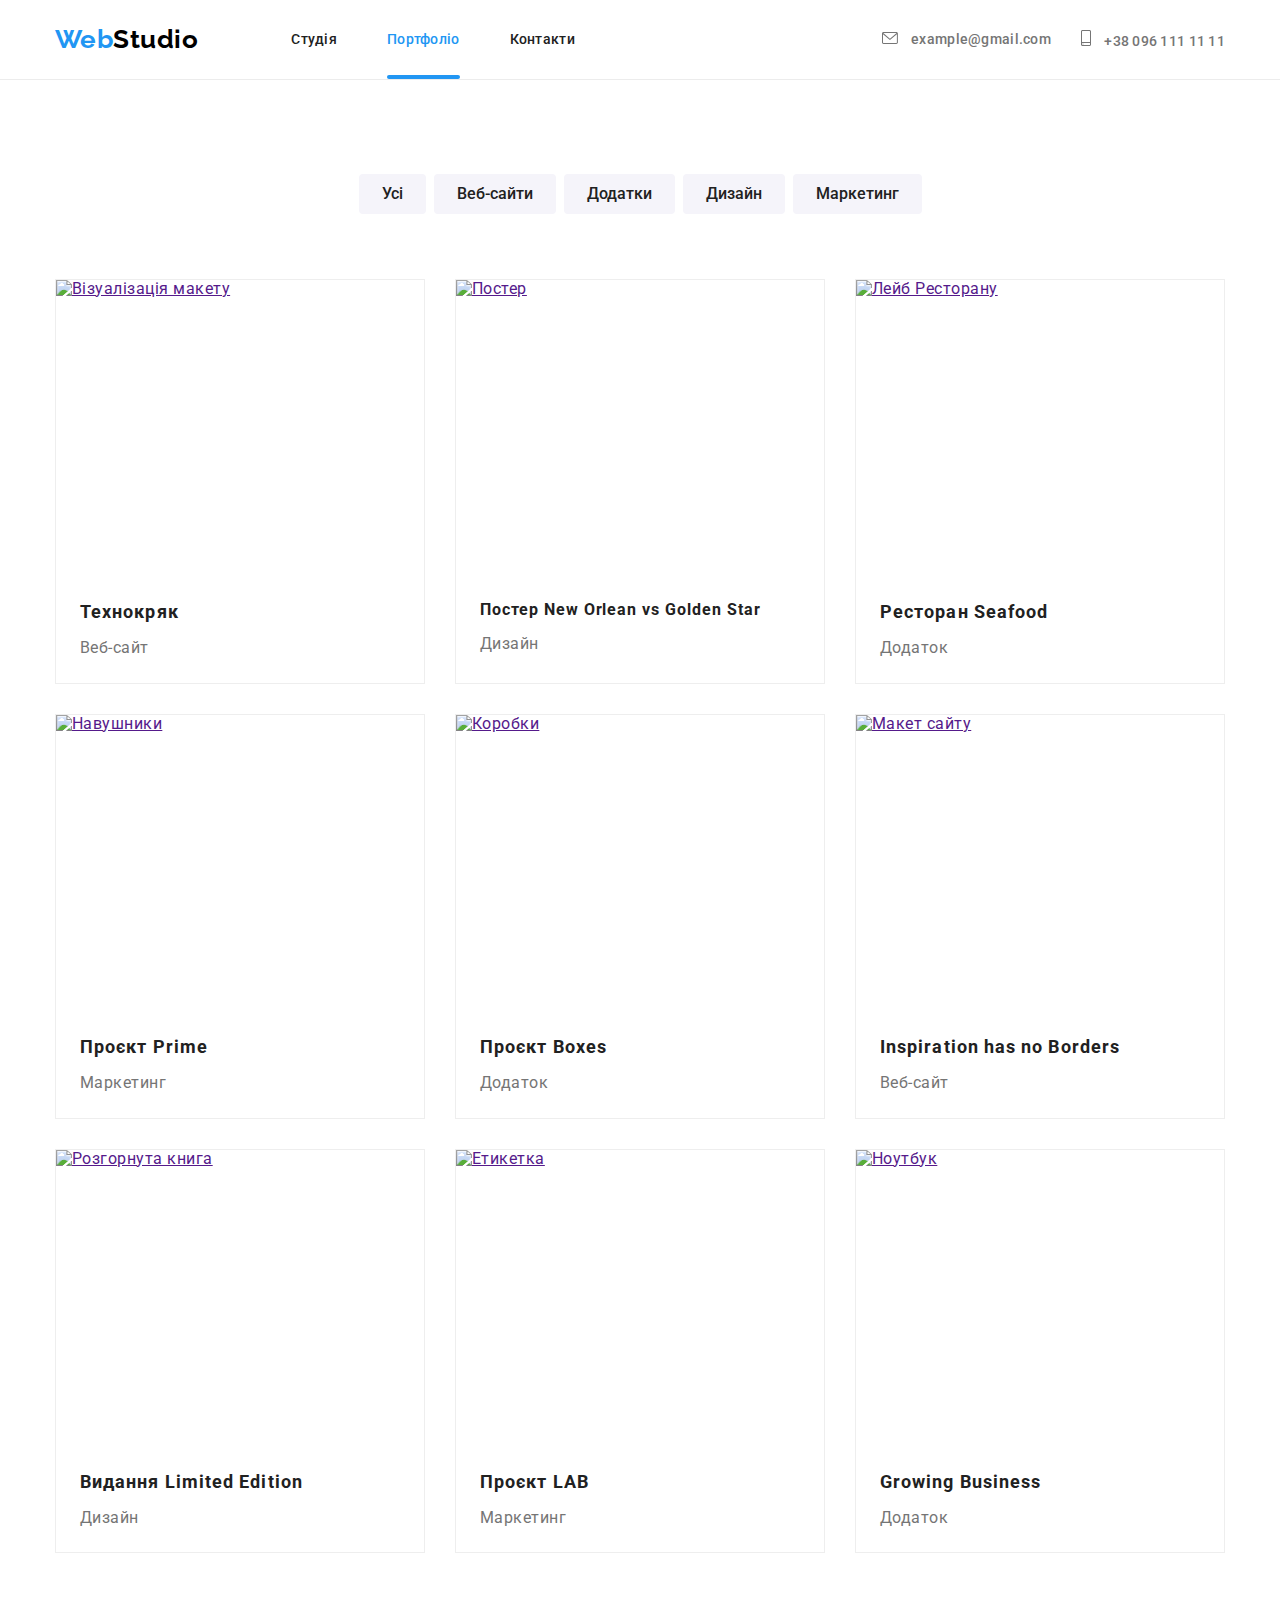
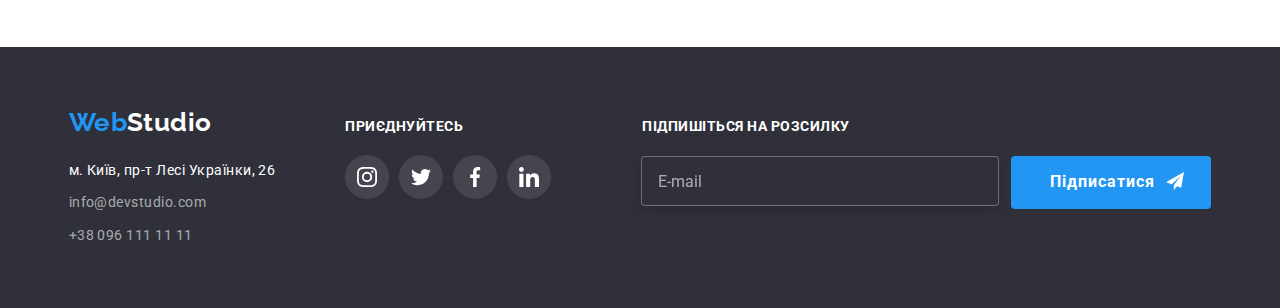
==== commit 6083dd93: "#HM-8.8" ====
--- a/portfolio.html
+++ b/portfolio.html
@@ -97,7 +97,7 @@
                         <a class="product__link" href="">
                             <img 
                             srcset="./portfolio/img.jpg 1x, ./images/portfolio/imgx2.jpg 2x"
-                            src="images/portfolio/img.jpg" alt="Візуалізація макету"
+                            src="images/portfolio/img.jpg" alt="Візуалізація макету" height="294px"
                             />
                         </a>
                         <div class="product__content">
@@ -118,7 +118,7 @@
                         <a class="product__link" href="">
                             <img 
                             srcset="./portfolio/img-1.jpg 1x, ./images/portfolio/img-1x2.jpg 2x"
-                            src="images/portfolio/img-1.jpg" alt="Постер" 
+                            src="images/portfolio/img-1.jpg" alt="Постер" height="294px"
                             />
                         </a>
                         <div class="product__content">
@@ -128,7 +128,7 @@
                     </div>
             
                     <div class="product__meta">
-                        <h2 class="product__name">Постер New Orlean vs Golden Star</h2>
+                        <h2 class="product__name--1">Постер New Orlean vs Golden Star</h2>
                         <p class="product__atribute">Дизайн</p>
                     </div>
                 </li>
@@ -138,7 +138,7 @@
                         <a class="product__link" href="">
                             <img 
                             srcset="./portfolio/img-2.jpg 1x, ./images/portfolio/img-2x2.jpg 2x"
-                            src="images/portfolio/img-2.jpg" alt="Лейб Ресторану" 
+                            src="images/portfolio/img-2.jpg" alt="Лейб Ресторану" height="294px"
                              />
                         </a>
                         <div class="product__content">
@@ -159,7 +159,7 @@
                         <a class="product__link" href="">
                             <img 
                             srcset="./portfolio/img-3.jpg 1x, ./images/portfolio/img-3x2.jpg 2x"
-                            src="images/portfolio/img-3.jpg" alt="Навушники" 
+                            src="images/portfolio/img-3.jpg" alt="Навушники" height="294px"
                             />
                         </a>
                         <div class="product__content">
@@ -180,7 +180,7 @@
                         <a class="product__link" href="">
                             <img 
                             srcset="./portfolio/img-4.jpg 1x, ./images/portfolio/img-4x2.jpg 2x"
-                            src="images/portfolio/img-4.jpg" alt="Коробки" 
+                            src="images/portfolio/img-4.jpg" alt="Коробки" height="294px"
                              />
                         </a>
                         <div class="product__content">
@@ -201,7 +201,7 @@
                         <a class="product__link" href="">
                             <img 
                             srcset="./portfolio/img-5.jpg 1x, ./images/portfolio/img-5x2.jpg 2x"
-                            src="images/portfolio/img-5.jpg" alt="Макет сайту" 
+                            src="images/portfolio/img-5.jpg" alt="Макет сайту" height="294px"
                              />
                         </a>
                         <div class="product__content">
@@ -221,7 +221,7 @@
                         <a class="product__link" href="">
                             <img 
                             srcset="./portfolio/img-6.jpg 1x, ./images/portfolio/img-6x2.jpg 2x"
-                            src="images/portfolio/img-6.jpg" alt="Розгорнута книга" 
+                            src="images/portfolio/img-6.jpg" alt="Розгорнута книга" height="294px"
                             />
                         </a>
                         <div class="product__content">
@@ -242,7 +242,7 @@
                         <a class="product__link" href="">
                             <img 
                             srcset="./portfolio/img-7.jpg 1x, ./images/portfolio/img-7x2.jpg 2x"
-                            src="images/portfolio/img-7.jpg" alt="Етикетка" 
+                            src="images/portfolio/img-7.jpg" alt="Етикетка" height="294px"
                             />
                         </a>
                         <div class="product__content">
@@ -263,8 +263,8 @@
                         <a class="product__link" href="">
                             <img 
                             srcset="./portfolio/img-8.jpg 1x, ./images/portfolio/img-8x2.jpg 2x"
-                            src="images/portfolio/img-8.jpg" alt="Ноутбук" width="370"
-                                height="294" />
+                            src="images/portfolio/img-8.jpg" alt="Ноутбук" height="294" 
+                            />
                         </a>
                         <div class="product__content">
                             <p>Lorem ipsum dolor, sit amet consectetur adipisicing elit. Quod, sed ullam. Deserunt facere ad
--- a/css/main.min.css
+++ b/css/main.min.css
@@ -1 +1 @@
-:root{--primary-text-color: #212121;--accent-text-color: #2196f3;--primary-white-color: #ffffff;--cubic: cubic-bezier(0.4, 0, 0.2, 1)}.page{color:var(--primary-text-color);font-family:Roboto,sans-serif;letter-spacing:.03em}textarea{resize:none}h1,h2,h3,p,ul{margin:0;padding:0}img{display:block;height:auto;width:100%}.list{list-style:none}.link{text-decoration:none}.container{margin-left:auto;margin-right:auto;padding-left:15px;padding-right:15px}@media screen and (min-width: 480px){.container{width:480px}}@media screen and (min-width: 768px){.container{width:768px}}@media screen and (min-width: 1200px){.container{width:1200px}}.section{padding-top:94px;padding-bottom:94px}.button__solution,.form__send-button,.subscribe__button{margin:0 auto;border:1px solid rgba(0,0,0,0);border-radius:4px;padding:10px 32px;min-width:216px;color:var(--primary-white-color);background-color:var(--accent-text-color);cursor:pointer;font-weight:700;font-size:16px;line-height:1.9;display:flex;letter-spacing:.06em}.social{display:flex;margin-top:16px;justify-content:center;align-items:center}.social__link{color:#afb1b8;height:44px;width:44px;display:flex;justify-content:center;align-items:center;border-radius:50%;transition:background-color 250ms var(--cubic),color 250ms var(--cubic)}.social__link:hover,.social__link:focus{color:var(--primary-white-color);background-color:var(--accent-text-color)}.social__icon{fill:currentColor}.social__items+.social__items{margin-left:10px}.portfolio__title,.advantages__label,.form__policy-checkbox{position:absolute;white-space:nowrap;width:1px;height:1px;overflow:hidden;border:0;padding:0;clip:rect(0 0 0 0);-webkit-clip-path:inset(50%);clip-path:inset(50%);margin:-1px}.clients__title,.team__title,.examples__title{margin-bottom:50px;font-weight:700;font-size:36px;line-height:1.2;text-align:center}.join{margin-top:60px}@media screen and (min-width: 768px){.join{margin-left:165px;margin-top:0}}@media screen and (min-width: 1200px){.join{margin-left:70px;margin-top:0px}}.join__label{color:var(--primary-white-color);font-size:14px;line-height:1.14}.join__list{display:flex;margin-top:20px}.join__items+.join__items{margin-left:10px}.join__link{color:var(--primary-white-color);height:44px;width:44px;display:flex;justify-content:center;align-items:center;border-radius:50%;background:rgba(255,255,255,.1);transition:background-color 250ms var(--cubic)}.join__link:hover,.join__link:focus{background-color:var(--accent-text-color)}.join__icon{fill:currentColor}.subscribe__field{display:flex;flex-direction:column;margin-top:60px}@media screen and (min-width: 1200px){.subscribe__field{margin-left:90px;margin-top:0px}}.subscribe__label{font-weight:700;font-size:14px;line-height:1.14;text-transform:uppercase;color:#fff;border:1px solid rgba(33,33,33,.2);border-radius:4px;margin-bottom:20px}.subscribe__input{width:100%;height:50px;padding-left:16px;border:1px solid rgba(255,255,255,.3);filter:drop-shadow(0px 4px 4px rgba(0, 0, 0, 0.15));border-radius:4px;color:var(--primary-white-color);background-color:#2f303a;transition:border 250ms cubic-bezier(0.4, 0, 0.2, 1)}@media screen and (min-width: 480px){.subscribe__input{width:450px;height:50px}}@media screen and (min-width: 1200px){.subscribe__input{width:358px;height:50px}}.subscribe__input::-moz-placeholder{font-size:16px;line-height:1.25;color:rgba(255,255,255,.6)}.subscribe__input:-ms-input-placeholder{font-size:16px;line-height:1.25;color:rgba(255,255,255,.6)}.subscribe__input::placeholder{font-size:16px;line-height:1.25;color:rgba(255,255,255,.6)}.subscribe__input:focus{border:1px solid var(--accent-text-color)}.subscribe__list{position:relative;display:flex;flex-direction:column}@media screen and (min-width: 1200px){.subscribe__list{flex-direction:row}}.subscribe__button{margin-top:20px;padding-left:38px;min-width:200px}@media screen and (min-width: 1200px){.subscribe__button{margin-left:12px;margin-top:0px}}.subscribe__icon{position:absolute;left:78%;top:72%;fill:var(--primary-white-color)}@media screen and (min-width: 480px){.subscribe__icon{left:62%;top:72%}}@media screen and (min-width: 1200px){.subscribe__icon{left:92%;top:30%}}.backdrop__closeButton{position:absolute;top:0;right:0;margin-top:8px;margin-right:8px;display:flex;justify-content:center;align-items:center;height:30px;width:30px;border:1px solid rgba(0,0,0,.1);border-radius:50%;color:var(--primary-text-color);background-color:var(--primary-white-color);cursor:pointer}.form{height:80%;width:80%;margin-left:40px;margin-right:40px;margin-bottom:20px}@media screen and (min-width: 480px){.form{height:342px;width:370px}}@media screen and (min-width: 1200px){.form{width:448px}}.form__field{position:relative;display:flex;flex-direction:column;margin-bottom:10px}.form__input{height:40px;padding-left:42px;border:1px solid rgba(33,33,33,.2);border-radius:4px;transition:border 250ms var(--cubic)}.form__input:focus{border:1px solid var(--accent-text-color)}.form__label{font-weight:400;font-size:12px;line-height:1.16;letter-spacing:.01em;margin-bottom:5px;color:#757575}.form__textarea{height:120px;font-size:12px;padding-left:16px;padding-top:12px;border:1px solid rgba(33,33,33,.2);border-radius:4px;transition:border 250ms cubic-bezier(0.4, 0, 0.2, 1)}.form__textarea::-moz-placeholder{font-size:12px;line-height:1.16;letter-spacing:.01em;color:rgba(117,117,117,.5)}.form__textarea:-ms-input-placeholder{font-size:12px;line-height:1.16;letter-spacing:.01em;color:rgba(117,117,117,.5)}.form__textarea::placeholder{font-size:12px;line-height:1.16;letter-spacing:.01em;color:rgba(117,117,117,.5)}.form__textarea:focus{border:1px solid var(--accent-text-color)}.form__icon{fill:var(--primary-text-color);position:absolute;bottom:12px;left:12px;transition:fill 250ms cubic-bezier(0.4, 0, 0.2, 1)}.form__field:focus-within .form__icon{fill:var(--accent-text-color)}.form__policy{display:flex;align-items:center;margin-left:40px;margin-right:40px;margin-top:20px;margin-bottom:30px;height:15px;font-size:6px;line-height:1.166;color:#757575}@media screen and (min-width: 480px){.form__policy{font-size:12px}}@media screen and (min-width: 1200px){.form__policy{margin-left:54px;margin-right:50px;height:24px;font-size:14px;line-height:1.71}}.form__policy-details{color:var(--accent-text-color);margin-left:5px}.form__policy-icon{margin-right:8px;border:2px solid var(--primary-text-color);border-radius:4px}.form__policy-checkbox:checked+.form__policy-icon{background-color:var(--accent-text-color);border:rgba(0,0,0,0)}.form__send-button{display:flex;margin-bottom:40px;margin-left:auto;margin-right:auto;padding:10px 52px;max-width:200px;box-shadow:0px 4px 4px rgba(0,0,0,.15)}@media screen and (min-width: 1200px){.form__send-button{margin-left:164px;margin-right:164px}}body.overflow{overflow:hidden}.header__mobile{display:flex;justify-content:space-between;align-items:center}@media screen and (min-width: 768px){.header__mobile{display:none}}.menu-btn{height:50px;width:50px;border:none;padding:10px;display:flex;align-items:center;position:relative;z-index:2;background-color:#fff;border-radius:5px}.menu-btn .menu-btn__close{display:none}.menu-btn.active .menu-btn__menu{display:none}.menu-btn.active .menu-btn__close{display:block}.menu-btn:hover,.menu-btn:focus{color:var(--accent-text-color)}.menu-btn__close{fill:currentColor}.mobile-menu{display:none;overflow:auto}.mobile-menu.active{display:flex;flex-direction:column;justify-content:space-between;z-index:1;position:fixed;top:0;left:0;width:100%;height:100%;background-color:#fff;padding:40px}.mobile__logo{color:#000;text-decoration:none;font-family:Raleway,sans-serif;font-weight:700;font-size:26px;line-height:1.2;transition:color 250ms var(--cubic)}.mobile__logo:hover,.mobile__logo:focus{color:var(--accent-text-color)}.mobile__halflogo{color:var(--accent-text-color)}.mobile__link{color:var(--primary-text-color);font-weight:500;font-size:40px;line-height:1.1;letter-spacing:.02em;text-decoration:none;transition:color 250ms var(--cubic)}.mobile__link:hover,.mobile__link:focus{color:var(--accent-text-color)}.mobile__link--current{color:var(--accent-text-color)}.mobile__item:not(:last-child){margin-bottom:32px}.mobile__item:last-child{margin-bottom:64px}.mobile__tel{text-decoration:none;font-weight:500;font-size:34px;line-height:1.17;letter-spacing:.02em;color:var(--accent-text-color)}.mobile__mail{color:#757575;text-decoration:none;font-weight:500;font-size:24px;line-height:1.17;letter-spacing:.02em;margin-bottom:64px}.social-links{display:flex}.social-links__link{color:var(--accent-text-color);text-decoration:none;font-weight:500;font-size:11px;line-height:1.22;letter-spacing:.02em}@media screen and (min-width: 480px){.social-links__link{font-size:14px}}.social-links__item:not(:last-child){border-right:1px solid rgba(33,33,33,.2);margin-right:10px;padding-right:10px}.header{border-bottom:1px solid #ececec}.header__inner{display:none}@media screen and (min-width: 768px){.header__inner{display:flex;align-items:center}}.header__nav{display:flex;align-items:center}.header__logo{color:#000;text-decoration:none;font-family:Raleway,sans-serif;font-weight:700;font-size:26px;line-height:1.2;transition:color 250ms var(--cubic)}.header__logo:hover,.header__logo:focus{color:var(--accent-text-color)}.header__halflogo{color:var(--accent-text-color)}.header__list{display:flex;margin-left:93px}.header__item+.header__item{margin-left:50px}.header__link{display:block;padding-top:32px;padding-bottom:32px;color:var(--primary-text-color);font-weight:500;font-size:14px;line-height:1.1;letter-spacing:.02em;text-decoration:none;transition:color 250ms var(--cubic)}.header__link:hover,.header__link:focus{color:var(--accent-text-color)}.header__link--current{color:var(--accent-text-color);position:relative}.header__link--current::after{content:"";position:absolute;display:inline-block;top:95%;left:0%;width:100%;height:4px;border-radius:4px;background-color:var(--accent-text-color)}.contacts{margin-left:auto}@media screen and (min-width: 1200px){.contacts{display:flex}}.contacts__mail,.contacts__tel{color:#757575;text-decoration:none;font-weight:500;font-size:14px;line-height:1.1;letter-spacing:.02em;transition:color 250ms var(--cubic)}.contacts__mail:hover,.contacts__mail:focus,.contacts__tel:hover,.contacts__tel:focus{color:var(--accent-text-color)}.contacts__item{margin-top:10px}@media screen and (min-width: 1200px){.contacts__item{margin-top:0px;margin-left:30px}}.contacts__icon{fill:currentColor;margin-right:10px}.solutions{background-image:linear-gradient(to right, rgba(47, 48, 58, 0.4), rgba(47, 48, 58, 0.4)),url(../images/background.jpg);padding:200px 0;margin-left:auto;margin-right:auto}@media screen and (min-width: 480px){.solutions{max-width:480px}}@media screen and (min-width: 768px){.solutions{max-width:768px}}@media screen and (min-width: 1200px){.solutions{max-width:1600px}}.solution__head{color:var(--primary-white-color);font-weight:900;font-size:26px;line-height:1.4;letter-spacing:.06em;text-transform:uppercase;text-align:center;margin-bottom:30px}@media screen and (min-width: 1200px){.solution__head{font-size:44px}}.button__solution{transition:background-color 250ms var(--cubic)}.button__solution:hover,.button__solution:focus{color:var(--accent-text-color);background-color:var(--primary-white-color)}@media screen and (min-width: 768px){.advantages__section{display:flex;flex-wrap:wrap;margin:-15px}}@media screen and (min-width: 1200px){.advantages__section{display:flex;flex-wrap:nowrap}}@media screen and (min-width: 768px){.advantages__items{flex-basis:calc((100% - 60px)/2);margin:15px}}@media screen and (min-width: 1200px){.advantages__items+.advantages__items{margin-left:30px}}.advantages__name{margin-top:30px;margin-bottom:10px;color:var(--primary-text-color);font-weight:700;font-size:14px;line-height:1.1;text-transform:uppercase}@media screen and (max-width: 768px){.advantages__name{text-align:center}}.advantages__explanation{color:#757575;font-size:14px;line-height:1.7}.advantages__list{display:flex;justify-content:center;align-items:center;background-color:#f5f4fa;border:1px solid rgba(0,0,0,0);border-radius:4px}@media screen and (min-width: 480px)and (max-width: 768px){.advantages__list{margin-top:30px;height:120px;width:450px}}@media screen and (min-width: 768px){.advantages__list{height:120px;width:354px}}@media screen and (min-width: 1200px){.advantages__list{height:120px;width:270px}}.advantages__icon{border:1px solid rgba(0,0,0,0);border-radius:4px}.examples{padding-bottom:94px}@media screen and (max-width: 1200px){.examples{display:none}}.examples__section{display:flex}.examples__item+.examples__item{margin-left:30px}.examples__item{position:relative}.examples__names{position:absolute;display:flex;align-items:center;justify-content:center;height:70px;width:370px;bottom:-12%;left:50%;transform:translate(-50%, -50%);font-weight:700;font-size:14px;line-height:1.14;text-align:center;text-transform:uppercase;color:var(--primary-white-color);background:rgba(47,48,58,.8)}.team{background-color:#f5f4fa}@media screen and (min-width: 768px){.team__section{display:flex;flex-wrap:wrap;gap:30px}}@media screen and (min-width: 1200px){.team__section{display:flex;flex-wrap:nowrap;gap:30px}}.team__item{width:100%;height:100%;margin-bottom:30px;background-color:var(--primary-white-color);box-shadow:0px 1px 3px rgba(0,0,0,.12),0px 1px 1px rgba(0,0,0,.14),0px 2px 1px rgba(0,0,0,.2);border-radius:0px 0px 4px 4px}.team__item:last-child{margin-bottom:0}@media screen and (min-width: 480px){.team__item{width:450px;height:622px}}@media screen and (min-width: 768px){.team__item{flex-basis:calc((100% - 30px)/2);height:536px}}@media screen and (min-width: 1200px){.team__item{flex-basis:calc((100% - 60px)/3);height:428px;margin-bottom:0}}.team__card{margin-top:30px}.team__names{margin-bottom:10px;color:var(--primary-text-color);font-weight:500;font-size:16px;line-height:1.2;text-align:center}.team__position{color:#757575;font-size:16px;line-height:1.2;text-align:center}.clients__list{display:flex;flex-wrap:wrap;margin:-15px}@media screen and (min-width: 768px){.clients__list{display:flex;flex-wrap:wrap;margin:-15px}}@media screen and (min-width: 1200px){.clients__list{display:flex;justify-content:center;flex-wrap:nowrap;margin:0}}.clients__items{flex-basis:calc((100% - 60px)/2);margin:15px}@media screen and (min-width: 768px){.clients__items{flex-basis:calc((100% - 90px)/3);margin:15px}}@media screen and (min-width: 1200px){.clients__items{margin:0}}@media screen and (min-width: 1200px){.clients__items+.clients__items{margin-left:30px}}.clients__link{display:flex;justify-content:center;align-items:center;color:#afb1b8;border:1px solid #afb1b8;border-radius:4px;transition-property:background-color,color,border;transition-duration:250ms;transition-timing-function:cubic-bezier(0.4, 0, 0.2, 1)}@media screen and (min-width: 480px){.clients__link{width:210px;height:92px}}@media screen and (min-width: 768px){.clients__link{width:226px;height:92px}}@media screen and (min-width: 1200px){.clients__link{width:170px;height:92px}}.clients__link:hover,.clients__link:focus{color:var(--accent-text-color);border:1px solid var(--accent-text-color);border-radius:4px}.clients__icon{fill:currentColor}.footer{background-color:#2f303a;padding:60px 0}.footer__section{display:flex;flex-direction:column;align-items:center;justify-content:center;text-align:center}@media screen and (min-width: 768px){.footer__section{display:flex;flex-wrap:wrap;align-items:baseline;flex-direction:row;text-align:center}}@media screen and (min-width: 1200px){.footer__section{display:flex;align-items:baseline;flex-direction:row;text-align:start}}.footer__logo{display:inline-block;margin-bottom:20px;color:var(--primary-white-color);text-decoration:none;font-family:Raleway,sans-serif;font-weight:700;font-size:26px;line-height:1.2;transition-property:color;transition-duration:250ms;transition-timing-function:cubic-bezier(0.4, 0, 0.2, 1)}.footer__logo:hover,.footer__logo:focus{color:var(--accent-text-color)}.footer__halflogo{color:var(--accent-text-color)}.footer__link{color:rgba(255,255,255,.6);text-decoration:none;font-style:normal;font-size:14px;line-height:1.7;transition-property:color;transition-duration:250ms;transition-timing-function:cubic-bezier(0.4, 0, 0.2, 1)}.footer__link:hover,.footer__link:focus{color:var(--accent-text-color)}.footer__address{color:var(--primary-white-color);transition-property:color;transition-duration:250ms;transition-timing-function:cubic-bezier(0.4, 0, 0.2, 1)}.footer__address:hover,.footer__address:focus{color:var(--accent-text-color)}.footer__address{margin:9px 0}.buttons{display:flex;margin-bottom:50px;flex-wrap:wrap;justify-content:flex-start;max-width:326px}@media screen and (min-width: 768px),(min-width: 1200px){.buttons{justify-content:center;max-width:100%}}.buttons__button{border:1px solid rgba(0,0,0,0);border-radius:4px;padding:6px 22px;color:var(--primary-text-color);background-color:#f5f4fa;cursor:pointer;font-weight:500;font-size:16px;line-height:1.6;transition-property:background-color,color,box-shadow;transition-duration:250ms;transition-timing-function:cubic-bezier(0.4, 0, 0.2, 1)}.buttons__button:hover,.buttons__button:focus{background-color:var(--accent-text-color);color:var(--primary-white-color);box-shadow:0px 3px 1px rgba(0,0,0,.1),0px 1px 2px rgba(0,0,0,.08),0px 2px 2px rgba(0,0,0,.12)}.buttons__item+.buttons__item{margin-left:8px;margin-bottom:15px}.buttons__item+.buttons__item:nth-child(4n){margin-left:0}.buttons__item+.buttons__item:nth-child(n+4){margin-bottom:0}@media screen and (min-width: 768px),(min-width: 1200px){.buttons__item+.buttons__item{margin-left:8px}}.card-set{display:flex;flex-wrap:wrap;margin:-15px}.card-set__item{border:1px solid #eee;flex-basis:calc(100% - 30px);margin:15px;height:404px;transition-property:box-shadow;transition-duration:250ms;transition-timing-function:cubic-bezier(0.4, 0, 0.2, 1)}@media screen and (min-width: 768px){.card-set__item{flex-basis:calc((100% - 60px)/2);margin:15px}}@media screen and (min-width: 1200px){.card-set__item{flex-basis:calc((100% - 90px)/3);margin:15px}}.card-set__item:hover,.card-set__item:focus{box-shadow:0px 1px 1px rgba(0,0,0,.12),0px 4px 4px rgba(0,0,0,.06),1px 4px 6px rgba(0,0,0,.16)}.product{position:relative;overflow:hidden}.product__content{position:absolute;display:flex;align-items:center;font-size:18px;line-height:1.55;height:100%;width:100%;top:50%;left:50%;transform:translate(-50%, 120%);background-color:var(--accent-text-color);transition-property:opacity,transform;transition-duration:250ms;transition-timing-function:cubic-bezier(0.4, 0, 0.2, 1)}.card-set__item:hover .product__content,.card-set__item:focus .product__content{opacity:1;transform:translate(-50%, -50%)}.product__content p{margin:63px 24px;color:var(--primary-white-color)}.product__meta{padding:20px 24px}.product__name{margin-bottom:4px;color:var(--primary-text-color);font-weight:700;font-size:18px;line-height:2;letter-spacing:.06em}.product__atribute{color:#757575;font-size:16px;line-height:1.8}.backdrop{position:fixed;top:0;left:0;width:100%;height:100%;background-color:rgba(0,0,0,.2);opacity:1;z-index:3;transition:opacity 250ms cubic-bezier(0.4, 0, 0.2, 1)}.backdrop.is-hidden{opacity:0;pointer-events:none}.backdrop__closeButton{transition:color 250ms var(--cubic)}.backdrop__closeButton:hover,.backdrop__closeButton:focus{color:var(--accent-text-color)}.backdrop__closeIcon{fill:currentColor}.modal{position:absolute;top:50%;left:50%;transform:translate(-50%, -50%);height:90%;width:90%;box-shadow:0px 1px 3px rgba(0,0,0,.12),0px 1px 1px rgba(0,0,0,.14),0px 2px 1px rgba(0,0,0,.2);background-color:#fff;border-radius:4px}@media screen and (min-width: 480px){.modal{height:609px;width:450px}}@media screen and (min-width: 1200px){.modal{height:581px;width:528px}}.modal__title{font-size:20px;line-height:1.15;text-align:center;color:#212121;margin-left:40px;margin-right:40px;margin-top:40px;margin-bottom:12px}/*# sourceMappingURL=main.min.css.map */+:root{--primary-text-color: #212121;--accent-text-color: #2196f3;--primary-white-color: #ffffff;--cubic: cubic-bezier(0.4, 0, 0.2, 1)}.page{color:var(--primary-text-color);font-family:Roboto,sans-serif;letter-spacing:.03em}textarea{resize:none}h1,h2,h3,p,ul{margin:0;padding:0}img{display:block;width:100%}.list{list-style:none}.link{text-decoration:none}.container{margin-left:auto;margin-right:auto;padding-left:15px;padding-right:15px}@media screen and (min-width: 480px){.container{width:480px}}@media screen and (min-width: 768px){.container{width:768px}}@media screen and (min-width: 1200px){.container{width:1200px}}.section{padding-top:94px;padding-bottom:94px}.button__solution,.form__send-button,.subscribe__button{margin:0 auto;border:1px solid rgba(0,0,0,0);border-radius:4px;padding:10px 32px;min-width:216px;color:var(--primary-white-color);background-color:var(--accent-text-color);cursor:pointer;font-weight:700;font-size:16px;line-height:1.9;display:flex;letter-spacing:.06em}.social{display:flex;margin-top:16px;justify-content:center;align-items:center}.social__link{color:#afb1b8;height:44px;width:44px;display:flex;justify-content:center;align-items:center;border-radius:50%;transition:background-color 250ms var(--cubic),color 250ms var(--cubic)}.social__link:hover,.social__link:focus{color:var(--primary-white-color);background-color:var(--accent-text-color)}.social__icon{fill:currentColor}.social__items+.social__items{margin-left:10px}.portfolio__title,.advantages__label,.form__policy-checkbox{position:absolute;white-space:nowrap;width:1px;height:1px;overflow:hidden;border:0;padding:0;clip:rect(0 0 0 0);-webkit-clip-path:inset(50%);clip-path:inset(50%);margin:-1px}.clients__title,.team__title,.examples__title{margin-bottom:50px;font-weight:700;font-size:36px;line-height:1.2;text-align:center}.join{margin-top:60px}@media screen and (min-width: 768px){.join{margin-left:165px;margin-top:0}}@media screen and (min-width: 1200px){.join{margin-left:70px;margin-top:0px}}.join__label{color:var(--primary-white-color);font-size:14px;line-height:1.14}.join__list{display:flex;margin-top:20px}.join__items+.join__items{margin-left:10px}.join__link{color:var(--primary-white-color);height:44px;width:44px;display:flex;justify-content:center;align-items:center;border-radius:50%;background:rgba(255,255,255,.1);transition:background-color 250ms var(--cubic)}.join__link:hover,.join__link:focus{background-color:var(--accent-text-color)}.join__icon{fill:currentColor}.subscribe__field{display:flex;flex-direction:column;margin-top:60px}@media screen and (min-width: 1200px){.subscribe__field{margin-left:90px;margin-top:0px}}.subscribe__label{font-weight:700;font-size:14px;line-height:1.14;text-transform:uppercase;color:#fff;border:1px solid rgba(33,33,33,.2);border-radius:4px;margin-bottom:20px}.subscribe__input{width:100%;height:50px;padding-left:16px;border:1px solid rgba(255,255,255,.3);filter:drop-shadow(0px 4px 4px rgba(0, 0, 0, 0.15));border-radius:4px;color:var(--primary-white-color);background-color:#2f303a;transition:border 250ms cubic-bezier(0.4, 0, 0.2, 1)}@media screen and (min-width: 480px){.subscribe__input{width:450px;height:50px}}@media screen and (min-width: 1200px){.subscribe__input{width:358px;height:50px}}.subscribe__input::-moz-placeholder{font-size:16px;line-height:1.25;color:rgba(255,255,255,.6)}.subscribe__input:-ms-input-placeholder{font-size:16px;line-height:1.25;color:rgba(255,255,255,.6)}.subscribe__input::placeholder{font-size:16px;line-height:1.25;color:rgba(255,255,255,.6)}.subscribe__input:focus{border:1px solid var(--accent-text-color)}.subscribe__list{position:relative;display:flex;flex-direction:column}@media screen and (min-width: 1200px){.subscribe__list{flex-direction:row}}.subscribe__button{margin-top:20px;padding-left:38px;min-width:200px}@media screen and (min-width: 1200px){.subscribe__button{margin-left:12px;margin-top:0px}}.subscribe__icon{position:absolute;left:78%;top:72%;fill:var(--primary-white-color)}@media screen and (min-width: 480px){.subscribe__icon{left:62%;top:72%}}@media screen and (min-width: 1200px){.subscribe__icon{left:92%;top:30%}}.backdrop__closeButton{position:absolute;top:0;right:0;margin-top:8px;margin-right:8px;display:flex;justify-content:center;align-items:center;height:30px;width:30px;border:1px solid rgba(0,0,0,.1);border-radius:50%;color:var(--primary-text-color);background-color:var(--primary-white-color);cursor:pointer}.form{height:80%;width:80%;margin-left:40px;margin-right:40px;margin-bottom:20px}@media screen and (min-width: 480px){.form{height:342px;width:370px}}@media screen and (min-width: 1200px){.form{width:448px}}.form__field{position:relative;display:flex;flex-direction:column;margin-bottom:10px}.form__input{height:40px;padding-left:42px;border:1px solid rgba(33,33,33,.2);border-radius:4px;transition:border 250ms var(--cubic)}.form__input:focus{border:1px solid var(--accent-text-color)}.form__label{font-weight:400;font-size:12px;line-height:1.16;letter-spacing:.01em;margin-bottom:5px;color:#757575}.form__textarea{height:120px;font-size:12px;padding-left:16px;padding-top:12px;border:1px solid rgba(33,33,33,.2);border-radius:4px;transition:border 250ms cubic-bezier(0.4, 0, 0.2, 1)}.form__textarea::-moz-placeholder{font-size:12px;line-height:1.16;letter-spacing:.01em;color:rgba(117,117,117,.5)}.form__textarea:-ms-input-placeholder{font-size:12px;line-height:1.16;letter-spacing:.01em;color:rgba(117,117,117,.5)}.form__textarea::placeholder{font-size:12px;line-height:1.16;letter-spacing:.01em;color:rgba(117,117,117,.5)}.form__textarea:focus{border:1px solid var(--accent-text-color)}.form__icon{fill:var(--primary-text-color);position:absolute;bottom:12px;left:12px;transition:fill 250ms cubic-bezier(0.4, 0, 0.2, 1)}.form__field:focus-within .form__icon{fill:var(--accent-text-color)}.form__policy{display:flex;align-items:center;margin-left:40px;margin-right:40px;margin-top:20px;margin-bottom:30px;height:15px;font-size:6px;line-height:1.166;color:#757575}@media screen and (min-width: 480px){.form__policy{font-size:12px}}@media screen and (min-width: 1200px){.form__policy{margin-left:54px;margin-right:50px;height:24px;font-size:14px;line-height:1.71}}.form__policy-details{color:var(--accent-text-color);margin-left:5px}.form__policy-icon{margin-right:8px;border:2px solid var(--primary-text-color);border-radius:4px}.form__policy-checkbox:checked+.form__policy-icon{background-color:var(--accent-text-color);border:rgba(0,0,0,0)}.form__send-button{display:flex;margin-bottom:40px;margin-left:auto;margin-right:auto;padding:10px 52px;max-width:200px;box-shadow:0px 4px 4px rgba(0,0,0,.15)}@media screen and (min-width: 1200px){.form__send-button{margin-left:164px;margin-right:164px}}body.overflow{overflow:hidden}.header__mobile{display:flex;justify-content:space-between;align-items:center}@media screen and (min-width: 768px){.header__mobile{display:none}}.menu-btn{height:50px;width:50px;border:none;padding:10px;display:flex;align-items:center;position:relative;z-index:2;background-color:#fff;border-radius:5px}.menu-btn .menu-btn__close{display:none}.menu-btn.active .menu-btn__menu{display:none}.menu-btn.active .menu-btn__close{display:block}.menu-btn:hover,.menu-btn:focus{color:var(--accent-text-color)}.menu-btn__close{fill:currentColor}.mobile-menu{display:none;overflow:auto}.mobile-menu.active{display:flex;flex-direction:column;justify-content:space-between;z-index:1;position:fixed;top:0;left:0;width:100%;height:100%;background-color:#fff;padding:40px}.mobile__logo{color:#000;text-decoration:none;font-family:Raleway,sans-serif;font-weight:700;font-size:26px;line-height:1.2;transition:color 250ms var(--cubic)}.mobile__logo:hover,.mobile__logo:focus{color:var(--accent-text-color)}.mobile__halflogo{color:var(--accent-text-color)}.mobile__link{color:var(--primary-text-color);font-weight:500;font-size:40px;line-height:1.1;letter-spacing:.02em;text-decoration:none;transition:color 250ms var(--cubic)}.mobile__link:hover,.mobile__link:focus{color:var(--accent-text-color)}.mobile__link--current{color:var(--accent-text-color)}.mobile__item:not(:last-child){margin-bottom:32px}.mobile__item:last-child{margin-bottom:64px}.mobile__tel{text-decoration:none;font-weight:500;font-size:34px;line-height:1.17;letter-spacing:.02em;color:var(--accent-text-color)}.mobile__mail{color:#757575;text-decoration:none;font-weight:500;font-size:24px;line-height:1.17;letter-spacing:.02em;margin-bottom:64px}.social-links{display:flex}.social-links__link{color:var(--accent-text-color);text-decoration:none;font-weight:500;font-size:11px;line-height:1.22;letter-spacing:.02em}@media screen and (min-width: 480px){.social-links__link{font-size:14px}}.social-links__item:not(:last-child){border-right:1px solid rgba(33,33,33,.2);margin-right:10px;padding-right:10px}.header{border-bottom:1px solid #ececec}.header__inner{display:none}@media screen and (min-width: 768px){.header__inner{display:flex;align-items:center}}.header__nav{display:flex;align-items:center}.header__logo{color:#000;text-decoration:none;font-family:Raleway,sans-serif;font-weight:700;font-size:26px;line-height:1.2;transition:color 250ms var(--cubic)}.header__logo:hover,.header__logo:focus{color:var(--accent-text-color)}.header__halflogo{color:var(--accent-text-color)}.header__list{display:flex;margin-left:93px}.header__item+.header__item{margin-left:50px}.header__link{display:block;padding-top:32px;padding-bottom:32px;color:var(--primary-text-color);font-weight:500;font-size:14px;line-height:1.1;letter-spacing:.02em;text-decoration:none;transition:color 250ms var(--cubic)}.header__link:hover,.header__link:focus{color:var(--accent-text-color)}.header__link--current{color:var(--accent-text-color);position:relative}.header__link--current::after{content:"";position:absolute;display:inline-block;top:95%;left:0%;width:100%;height:4px;border-radius:4px;background-color:var(--accent-text-color)}.contacts{margin-left:auto}@media screen and (min-width: 1200px){.contacts{display:flex}}.contacts__mail,.contacts__tel{color:#757575;text-decoration:none;font-weight:500;font-size:14px;line-height:1.1;letter-spacing:.02em;transition:color 250ms var(--cubic)}.contacts__mail:hover,.contacts__mail:focus,.contacts__tel:hover,.contacts__tel:focus{color:var(--accent-text-color)}.contacts__item{margin-top:10px}@media screen and (min-width: 1200px){.contacts__item{margin-top:0px;margin-left:30px}}.contacts__icon{fill:currentColor;margin-right:10px}.solutions{background-image:linear-gradient(to right, rgba(47, 48, 58, 0.4), rgba(47, 48, 58, 0.4)),url(../images/background.jpg);padding:200px 0;margin-left:auto;margin-right:auto}@media screen and (min-width: 480px){.solutions{max-width:480px}}@media screen and (min-width: 768px){.solutions{max-width:768px}}@media screen and (min-width: 1200px){.solutions{max-width:1600px}}.solution__head{color:var(--primary-white-color);font-weight:900;font-size:26px;line-height:1.4;letter-spacing:.06em;text-transform:uppercase;text-align:center;margin-bottom:30px}@media screen and (min-width: 1200px){.solution__head{font-size:44px}}.button__solution{transition:background-color 250ms var(--cubic)}.button__solution:hover,.button__solution:focus{color:var(--accent-text-color);background-color:var(--primary-white-color)}@media screen and (min-width: 768px){.advantages__section{display:flex;flex-wrap:wrap;margin:-15px}}@media screen and (min-width: 1200px){.advantages__section{display:flex;flex-wrap:nowrap}}@media screen and (min-width: 768px){.advantages__items{flex-basis:calc((100% - 60px)/2);margin:15px}}@media screen and (min-width: 1200px){.advantages__items+.advantages__items{margin-left:30px}}.advantages__name{margin-top:30px;margin-bottom:10px;color:var(--primary-text-color);font-weight:700;font-size:14px;line-height:1.1;text-transform:uppercase}@media screen and (max-width: 768px){.advantages__name{text-align:center}}.advantages__explanation{color:#757575;font-size:14px;line-height:1.7}.advantages__list{display:flex;justify-content:center;align-items:center;background-color:#f5f4fa;border:1px solid rgba(0,0,0,0);border-radius:4px}@media screen and (min-width: 480px)and (max-width: 768px){.advantages__list{margin-top:30px;height:120px;width:450px}}@media screen and (min-width: 768px){.advantages__list{height:120px;width:354px}}@media screen and (min-width: 1200px){.advantages__list{height:120px;width:270px}}.advantages__icon{border:1px solid rgba(0,0,0,0);border-radius:4px}.examples{padding-bottom:94px}@media screen and (max-width: 1200px){.examples{display:none}}.examples__section{display:flex}.examples__item+.examples__item{margin-left:30px}.examples__item{position:relative}.examples__names{position:absolute;display:flex;align-items:center;justify-content:center;height:70px;width:370px;bottom:-12%;left:50%;transform:translate(-50%, -50%);font-weight:700;font-size:14px;line-height:1.14;text-align:center;text-transform:uppercase;color:var(--primary-white-color);background:rgba(47,48,58,.8)}.team{background-color:#f5f4fa}@media screen and (min-width: 768px){.team__section{display:flex;flex-wrap:wrap;gap:30px}}@media screen and (min-width: 1200px){.team__section{display:flex;flex-wrap:nowrap;gap:30px}}.team__item{width:100%;height:100%;margin-bottom:30px;background-color:var(--primary-white-color);box-shadow:0px 1px 3px rgba(0,0,0,.12),0px 1px 1px rgba(0,0,0,.14),0px 2px 1px rgba(0,0,0,.2);border-radius:0px 0px 4px 4px}.team__item:last-child{margin-bottom:0}@media screen and (min-width: 480px){.team__item{width:450px;height:622px}}@media screen and (min-width: 768px){.team__item{flex-basis:calc((100% - 30px)/2);height:536px}}@media screen and (min-width: 1200px){.team__item{flex-basis:calc((100% - 60px)/3);height:428px;margin-bottom:0}}.team__card{margin-top:30px}.team__names{margin-bottom:10px;color:var(--primary-text-color);font-weight:500;font-size:16px;line-height:1.2;text-align:center}.team__position{color:#757575;font-size:16px;line-height:1.2;text-align:center}.clients__list{display:flex;flex-wrap:wrap;margin:-15px}@media screen and (min-width: 768px){.clients__list{display:flex;flex-wrap:wrap;margin:-15px}}@media screen and (min-width: 1200px){.clients__list{display:flex;justify-content:center;flex-wrap:nowrap;margin:0}}.clients__items{flex-basis:calc((100% - 60px)/2);margin:15px}@media screen and (min-width: 768px){.clients__items{flex-basis:calc((100% - 90px)/3);margin:15px}}@media screen and (min-width: 1200px){.clients__items{margin:0}}@media screen and (min-width: 1200px){.clients__items+.clients__items{margin-left:30px}}.clients__link{display:flex;justify-content:center;align-items:center;color:#afb1b8;border:1px solid #afb1b8;border-radius:4px;transition-property:background-color,color,border;transition-duration:250ms;transition-timing-function:cubic-bezier(0.4, 0, 0.2, 1)}@media screen and (min-width: 480px){.clients__link{width:210px;height:92px}}@media screen and (min-width: 768px){.clients__link{width:226px;height:92px}}@media screen and (min-width: 1200px){.clients__link{width:170px;height:92px}}.clients__link:hover,.clients__link:focus{color:var(--accent-text-color);border:1px solid var(--accent-text-color);border-radius:4px}.clients__icon{fill:currentColor}.footer{background-color:#2f303a;padding:60px 0}.footer__section{display:flex;flex-direction:column;align-items:center;justify-content:center;text-align:center}@media screen and (min-width: 768px){.footer__section{display:flex;flex-wrap:wrap;align-items:baseline;flex-direction:row;text-align:center}}@media screen and (min-width: 1200px){.footer__section{display:flex;align-items:baseline;flex-direction:row;text-align:start}}.footer__logo{display:inline-block;margin-bottom:20px;color:var(--primary-white-color);text-decoration:none;font-family:Raleway,sans-serif;font-weight:700;font-size:26px;line-height:1.2;transition-property:color;transition-duration:250ms;transition-timing-function:cubic-bezier(0.4, 0, 0.2, 1)}.footer__logo:hover,.footer__logo:focus{color:var(--accent-text-color)}.footer__halflogo{color:var(--accent-text-color)}.footer__link{color:rgba(255,255,255,.6);text-decoration:none;font-style:normal;font-size:14px;line-height:1.7;transition-property:color;transition-duration:250ms;transition-timing-function:cubic-bezier(0.4, 0, 0.2, 1)}.footer__link:hover,.footer__link:focus{color:var(--accent-text-color)}.footer__address{color:var(--primary-white-color);transition-property:color;transition-duration:250ms;transition-timing-function:cubic-bezier(0.4, 0, 0.2, 1)}.footer__address:hover,.footer__address:focus{color:var(--accent-text-color)}.footer__address{margin:9px 0}.buttons{display:flex;margin-bottom:50px;flex-wrap:wrap;justify-content:flex-start;max-width:326px}@media screen and (min-width: 768px),(min-width: 1200px){.buttons{justify-content:center;max-width:100%}}.buttons__button{border:1px solid rgba(0,0,0,0);border-radius:4px;padding:6px 22px;color:var(--primary-text-color);background-color:#f5f4fa;cursor:pointer;font-weight:500;font-size:16px;line-height:1.6;transition-property:background-color,color,box-shadow;transition-duration:250ms;transition-timing-function:cubic-bezier(0.4, 0, 0.2, 1)}.buttons__button:hover,.buttons__button:focus{background-color:var(--accent-text-color);color:var(--primary-white-color);box-shadow:0px 3px 1px rgba(0,0,0,.1),0px 1px 2px rgba(0,0,0,.08),0px 2px 2px rgba(0,0,0,.12)}.buttons__item+.buttons__item{margin-left:8px;margin-bottom:15px}.card-set{display:flex;flex-wrap:wrap;margin:-15px}.card-set__item{border:1px solid #eee;flex-basis:calc(100% - 30px);margin:15px;transition-property:box-shadow;transition-duration:250ms;transition-timing-function:cubic-bezier(0.4, 0, 0.2, 1)}@media screen and (min-width: 768px){.card-set__item{flex-basis:calc((100% - 60px)/2);margin:15px}}@media screen and (min-width: 1200px){.card-set__item{flex-basis:calc((100% - 90px)/3);margin:15px}}.card-set__item:hover,.card-set__item:focus{box-shadow:0px 1px 1px rgba(0,0,0,.12),0px 4px 4px rgba(0,0,0,.06),1px 4px 6px rgba(0,0,0,.16)}.product{position:relative;overflow:hidden}.product__content{position:absolute;display:flex;align-items:center;font-size:18px;line-height:1.55;height:100%;width:100%;top:50%;left:50%;transform:translate(-50%, 120%);background-color:var(--accent-text-color);transition-property:opacity,transform;transition-duration:250ms;transition-timing-function:cubic-bezier(0.4, 0, 0.2, 1)}.card-set__item:hover .product__content,.card-set__item:focus .product__content{opacity:1;transform:translate(-50%, -50%)}.product__content p{margin:63px 24px;color:var(--primary-white-color)}.product__meta{padding:20px 24px}.product__name,.product__name--1{margin-bottom:4px;color:var(--primary-text-color);font-weight:700;font-size:18px;line-height:2;letter-spacing:.06em}@media screen and (min-width: 768px){.product__name--1{font-size:16px}}.product__atribute{color:#757575;font-size:16px;line-height:1.8}.backdrop{position:fixed;top:0;left:0;width:100%;height:100%;background-color:rgba(0,0,0,.2);opacity:1;z-index:3;transition:opacity 250ms cubic-bezier(0.4, 0, 0.2, 1)}.backdrop.is-hidden{opacity:0;pointer-events:none}.backdrop__closeButton{transition:color 250ms var(--cubic)}.backdrop__closeButton:hover,.backdrop__closeButton:focus{color:var(--accent-text-color)}.backdrop__closeIcon{fill:currentColor}.modal{position:absolute;top:50%;left:50%;transform:translate(-50%, -50%);height:90%;width:90%;box-shadow:0px 1px 3px rgba(0,0,0,.12),0px 1px 1px rgba(0,0,0,.14),0px 2px 1px rgba(0,0,0,.2);background-color:#fff;border-radius:4px}@media screen and (min-width: 480px){.modal{height:609px;width:450px}}@media screen and (min-width: 1200px){.modal{height:581px;width:528px}}.modal__title{font-size:20px;line-height:1.15;text-align:center;color:#212121;margin-left:40px;margin-right:40px;margin-top:40px;margin-bottom:12px}/*# sourceMappingURL=main.min.css.map */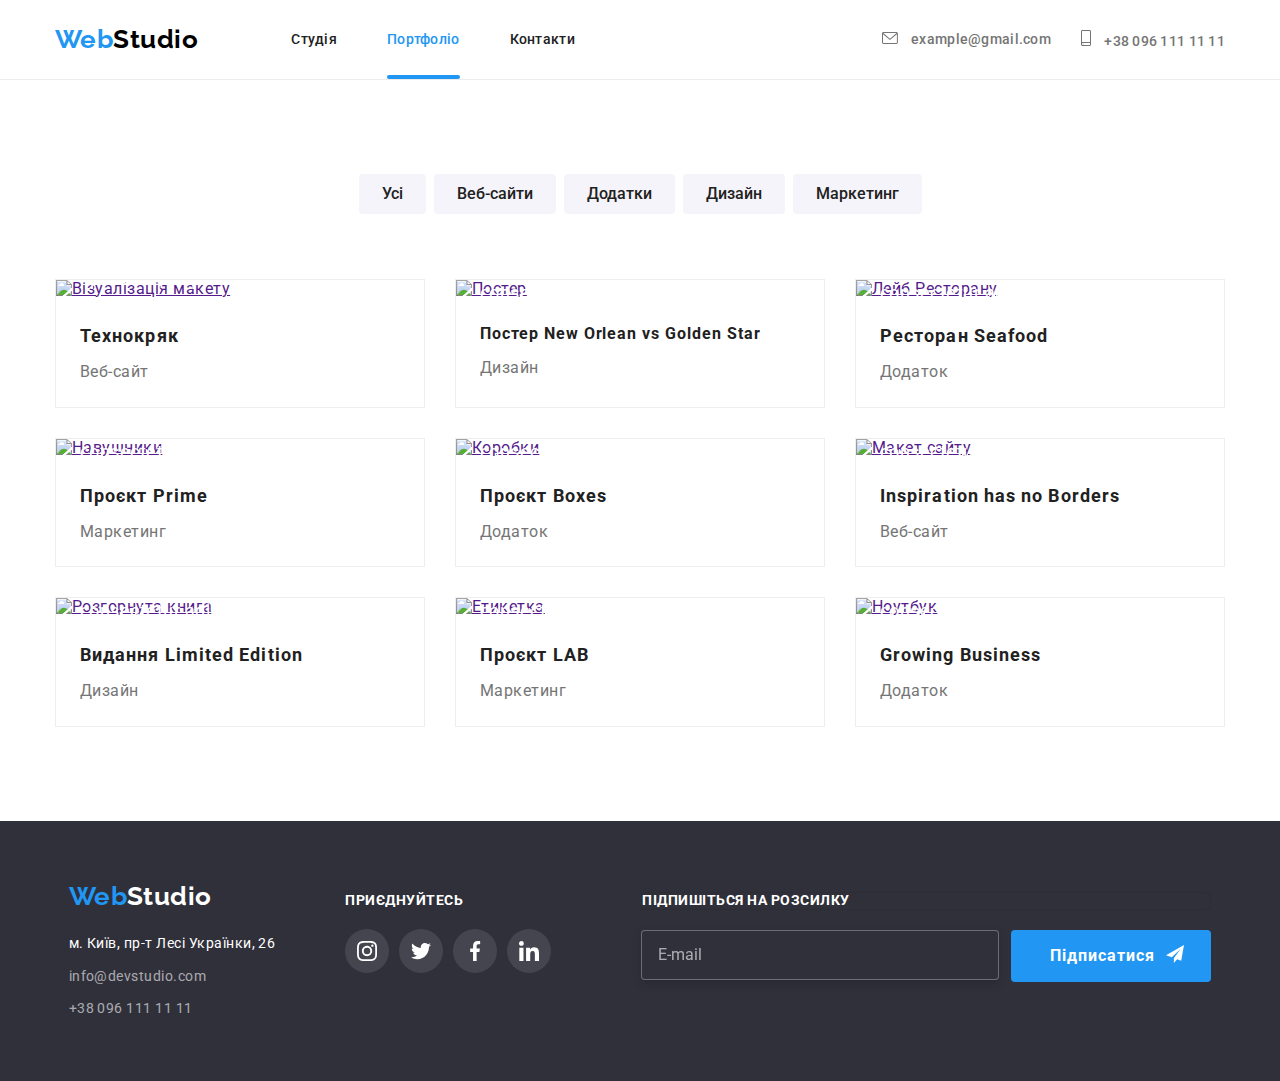
==== commit 6c7a2468: "#HM-8.9" ====
--- a/portfolio.html
+++ b/portfolio.html
@@ -97,7 +97,7 @@
                         <a class="product__link" href="">
                             <img 
                             srcset="./portfolio/img.jpg 1x, ./images/portfolio/imgx2.jpg 2x"
-                            src="images/portfolio/img.jpg" alt="Візуалізація макету" height="294px"
+                            src="images/portfolio/img.jpg" alt="Візуалізація макету" height="294"
                             />
                         </a>
                         <div class="product__content">
@@ -118,7 +118,7 @@
                         <a class="product__link" href="">
                             <img 
                             srcset="./portfolio/img-1.jpg 1x, ./images/portfolio/img-1x2.jpg 2x"
-                            src="images/portfolio/img-1.jpg" alt="Постер" height="294px"
+                            src="images/portfolio/img-1.jpg" alt="Постер" height="294"
                             />
                         </a>
                         <div class="product__content">
@@ -138,7 +138,7 @@
                         <a class="product__link" href="">
                             <img 
                             srcset="./portfolio/img-2.jpg 1x, ./images/portfolio/img-2x2.jpg 2x"
-                            src="images/portfolio/img-2.jpg" alt="Лейб Ресторану" height="294px"
+                            src="images/portfolio/img-2.jpg" alt="Лейб Ресторану" height="294"
                              />
                         </a>
                         <div class="product__content">
@@ -159,7 +159,7 @@
                         <a class="product__link" href="">
                             <img 
                             srcset="./portfolio/img-3.jpg 1x, ./images/portfolio/img-3x2.jpg 2x"
-                            src="images/portfolio/img-3.jpg" alt="Навушники" height="294px"
+                            src="images/portfolio/img-3.jpg" alt="Навушники" height="294"
                             />
                         </a>
                         <div class="product__content">
@@ -180,7 +180,7 @@
                         <a class="product__link" href="">
                             <img 
                             srcset="./portfolio/img-4.jpg 1x, ./images/portfolio/img-4x2.jpg 2x"
-                            src="images/portfolio/img-4.jpg" alt="Коробки" height="294px"
+                            src="images/portfolio/img-4.jpg" alt="Коробки" height="294"
                              />
                         </a>
                         <div class="product__content">
@@ -201,7 +201,7 @@
                         <a class="product__link" href="">
                             <img 
                             srcset="./portfolio/img-5.jpg 1x, ./images/portfolio/img-5x2.jpg 2x"
-                            src="images/portfolio/img-5.jpg" alt="Макет сайту" height="294px"
+                            src="images/portfolio/img-5.jpg" alt="Макет сайту" height="294"
                              />
                         </a>
                         <div class="product__content">
@@ -221,7 +221,7 @@
                         <a class="product__link" href="">
                             <img 
                             srcset="./portfolio/img-6.jpg 1x, ./images/portfolio/img-6x2.jpg 2x"
-                            src="images/portfolio/img-6.jpg" alt="Розгорнута книга" height="294px"
+                            src="images/portfolio/img-6.jpg" alt="Розгорнута книга" height="294"
                             />
                         </a>
                         <div class="product__content">
@@ -242,7 +242,7 @@
                         <a class="product__link" href="">
                             <img 
                             srcset="./portfolio/img-7.jpg 1x, ./images/portfolio/img-7x2.jpg 2x"
-                            src="images/portfolio/img-7.jpg" alt="Етикетка" height="294px"
+                            src="images/portfolio/img-7.jpg" alt="Етикетка" height="294"
                             />
                         </a>
                         <div class="product__content">
--- a/css/main.min.css
+++ b/css/main.min.css
@@ -1 +1 @@
-:root{--primary-text-color: #212121;--accent-text-color: #2196f3;--primary-white-color: #ffffff;--cubic: cubic-bezier(0.4, 0, 0.2, 1)}.page{color:var(--primary-text-color);font-family:Roboto,sans-serif;letter-spacing:.03em}textarea{resize:none}h1,h2,h3,p,ul{margin:0;padding:0}img{display:block;width:100%}.list{list-style:none}.link{text-decoration:none}.container{margin-left:auto;margin-right:auto;padding-left:15px;padding-right:15px}@media screen and (min-width: 480px){.container{width:480px}}@media screen and (min-width: 768px){.container{width:768px}}@media screen and (min-width: 1200px){.container{width:1200px}}.section{padding-top:94px;padding-bottom:94px}.button__solution,.form__send-button,.subscribe__button{margin:0 auto;border:1px solid rgba(0,0,0,0);border-radius:4px;padding:10px 32px;min-width:216px;color:var(--primary-white-color);background-color:var(--accent-text-color);cursor:pointer;font-weight:700;font-size:16px;line-height:1.9;display:flex;letter-spacing:.06em}.social{display:flex;margin-top:16px;justify-content:center;align-items:center}.social__link{color:#afb1b8;height:44px;width:44px;display:flex;justify-content:center;align-items:center;border-radius:50%;transition:background-color 250ms var(--cubic),color 250ms var(--cubic)}.social__link:hover,.social__link:focus{color:var(--primary-white-color);background-color:var(--accent-text-color)}.social__icon{fill:currentColor}.social__items+.social__items{margin-left:10px}.portfolio__title,.advantages__label,.form__policy-checkbox{position:absolute;white-space:nowrap;width:1px;height:1px;overflow:hidden;border:0;padding:0;clip:rect(0 0 0 0);-webkit-clip-path:inset(50%);clip-path:inset(50%);margin:-1px}.clients__title,.team__title,.examples__title{margin-bottom:50px;font-weight:700;font-size:36px;line-height:1.2;text-align:center}.join{margin-top:60px}@media screen and (min-width: 768px){.join{margin-left:165px;margin-top:0}}@media screen and (min-width: 1200px){.join{margin-left:70px;margin-top:0px}}.join__label{color:var(--primary-white-color);font-size:14px;line-height:1.14}.join__list{display:flex;margin-top:20px}.join__items+.join__items{margin-left:10px}.join__link{color:var(--primary-white-color);height:44px;width:44px;display:flex;justify-content:center;align-items:center;border-radius:50%;background:rgba(255,255,255,.1);transition:background-color 250ms var(--cubic)}.join__link:hover,.join__link:focus{background-color:var(--accent-text-color)}.join__icon{fill:currentColor}.subscribe__field{display:flex;flex-direction:column;margin-top:60px}@media screen and (min-width: 1200px){.subscribe__field{margin-left:90px;margin-top:0px}}.subscribe__label{font-weight:700;font-size:14px;line-height:1.14;text-transform:uppercase;color:#fff;border:1px solid rgba(33,33,33,.2);border-radius:4px;margin-bottom:20px}.subscribe__input{width:100%;height:50px;padding-left:16px;border:1px solid rgba(255,255,255,.3);filter:drop-shadow(0px 4px 4px rgba(0, 0, 0, 0.15));border-radius:4px;color:var(--primary-white-color);background-color:#2f303a;transition:border 250ms cubic-bezier(0.4, 0, 0.2, 1)}@media screen and (min-width: 480px){.subscribe__input{width:450px;height:50px}}@media screen and (min-width: 1200px){.subscribe__input{width:358px;height:50px}}.subscribe__input::-moz-placeholder{font-size:16px;line-height:1.25;color:rgba(255,255,255,.6)}.subscribe__input:-ms-input-placeholder{font-size:16px;line-height:1.25;color:rgba(255,255,255,.6)}.subscribe__input::placeholder{font-size:16px;line-height:1.25;color:rgba(255,255,255,.6)}.subscribe__input:focus{border:1px solid var(--accent-text-color)}.subscribe__list{position:relative;display:flex;flex-direction:column}@media screen and (min-width: 1200px){.subscribe__list{flex-direction:row}}.subscribe__button{margin-top:20px;padding-left:38px;min-width:200px}@media screen and (min-width: 1200px){.subscribe__button{margin-left:12px;margin-top:0px}}.subscribe__icon{position:absolute;left:78%;top:72%;fill:var(--primary-white-color)}@media screen and (min-width: 480px){.subscribe__icon{left:62%;top:72%}}@media screen and (min-width: 1200px){.subscribe__icon{left:92%;top:30%}}.backdrop__closeButton{position:absolute;top:0;right:0;margin-top:8px;margin-right:8px;display:flex;justify-content:center;align-items:center;height:30px;width:30px;border:1px solid rgba(0,0,0,.1);border-radius:50%;color:var(--primary-text-color);background-color:var(--primary-white-color);cursor:pointer}.form{height:80%;width:80%;margin-left:40px;margin-right:40px;margin-bottom:20px}@media screen and (min-width: 480px){.form{height:342px;width:370px}}@media screen and (min-width: 1200px){.form{width:448px}}.form__field{position:relative;display:flex;flex-direction:column;margin-bottom:10px}.form__input{height:40px;padding-left:42px;border:1px solid rgba(33,33,33,.2);border-radius:4px;transition:border 250ms var(--cubic)}.form__input:focus{border:1px solid var(--accent-text-color)}.form__label{font-weight:400;font-size:12px;line-height:1.16;letter-spacing:.01em;margin-bottom:5px;color:#757575}.form__textarea{height:120px;font-size:12px;padding-left:16px;padding-top:12px;border:1px solid rgba(33,33,33,.2);border-radius:4px;transition:border 250ms cubic-bezier(0.4, 0, 0.2, 1)}.form__textarea::-moz-placeholder{font-size:12px;line-height:1.16;letter-spacing:.01em;color:rgba(117,117,117,.5)}.form__textarea:-ms-input-placeholder{font-size:12px;line-height:1.16;letter-spacing:.01em;color:rgba(117,117,117,.5)}.form__textarea::placeholder{font-size:12px;line-height:1.16;letter-spacing:.01em;color:rgba(117,117,117,.5)}.form__textarea:focus{border:1px solid var(--accent-text-color)}.form__icon{fill:var(--primary-text-color);position:absolute;bottom:12px;left:12px;transition:fill 250ms cubic-bezier(0.4, 0, 0.2, 1)}.form__field:focus-within .form__icon{fill:var(--accent-text-color)}.form__policy{display:flex;align-items:center;margin-left:40px;margin-right:40px;margin-top:20px;margin-bottom:30px;height:15px;font-size:6px;line-height:1.166;color:#757575}@media screen and (min-width: 480px){.form__policy{font-size:12px}}@media screen and (min-width: 1200px){.form__policy{margin-left:54px;margin-right:50px;height:24px;font-size:14px;line-height:1.71}}.form__policy-details{color:var(--accent-text-color);margin-left:5px}.form__policy-icon{margin-right:8px;border:2px solid var(--primary-text-color);border-radius:4px}.form__policy-checkbox:checked+.form__policy-icon{background-color:var(--accent-text-color);border:rgba(0,0,0,0)}.form__send-button{display:flex;margin-bottom:40px;margin-left:auto;margin-right:auto;padding:10px 52px;max-width:200px;box-shadow:0px 4px 4px rgba(0,0,0,.15)}@media screen and (min-width: 1200px){.form__send-button{margin-left:164px;margin-right:164px}}body.overflow{overflow:hidden}.header__mobile{display:flex;justify-content:space-between;align-items:center}@media screen and (min-width: 768px){.header__mobile{display:none}}.menu-btn{height:50px;width:50px;border:none;padding:10px;display:flex;align-items:center;position:relative;z-index:2;background-color:#fff;border-radius:5px}.menu-btn .menu-btn__close{display:none}.menu-btn.active .menu-btn__menu{display:none}.menu-btn.active .menu-btn__close{display:block}.menu-btn:hover,.menu-btn:focus{color:var(--accent-text-color)}.menu-btn__close{fill:currentColor}.mobile-menu{display:none;overflow:auto}.mobile-menu.active{display:flex;flex-direction:column;justify-content:space-between;z-index:1;position:fixed;top:0;left:0;width:100%;height:100%;background-color:#fff;padding:40px}.mobile__logo{color:#000;text-decoration:none;font-family:Raleway,sans-serif;font-weight:700;font-size:26px;line-height:1.2;transition:color 250ms var(--cubic)}.mobile__logo:hover,.mobile__logo:focus{color:var(--accent-text-color)}.mobile__halflogo{color:var(--accent-text-color)}.mobile__link{color:var(--primary-text-color);font-weight:500;font-size:40px;line-height:1.1;letter-spacing:.02em;text-decoration:none;transition:color 250ms var(--cubic)}.mobile__link:hover,.mobile__link:focus{color:var(--accent-text-color)}.mobile__link--current{color:var(--accent-text-color)}.mobile__item:not(:last-child){margin-bottom:32px}.mobile__item:last-child{margin-bottom:64px}.mobile__tel{text-decoration:none;font-weight:500;font-size:34px;line-height:1.17;letter-spacing:.02em;color:var(--accent-text-color)}.mobile__mail{color:#757575;text-decoration:none;font-weight:500;font-size:24px;line-height:1.17;letter-spacing:.02em;margin-bottom:64px}.social-links{display:flex}.social-links__link{color:var(--accent-text-color);text-decoration:none;font-weight:500;font-size:11px;line-height:1.22;letter-spacing:.02em}@media screen and (min-width: 480px){.social-links__link{font-size:14px}}.social-links__item:not(:last-child){border-right:1px solid rgba(33,33,33,.2);margin-right:10px;padding-right:10px}.header{border-bottom:1px solid #ececec}.header__inner{display:none}@media screen and (min-width: 768px){.header__inner{display:flex;align-items:center}}.header__nav{display:flex;align-items:center}.header__logo{color:#000;text-decoration:none;font-family:Raleway,sans-serif;font-weight:700;font-size:26px;line-height:1.2;transition:color 250ms var(--cubic)}.header__logo:hover,.header__logo:focus{color:var(--accent-text-color)}.header__halflogo{color:var(--accent-text-color)}.header__list{display:flex;margin-left:93px}.header__item+.header__item{margin-left:50px}.header__link{display:block;padding-top:32px;padding-bottom:32px;color:var(--primary-text-color);font-weight:500;font-size:14px;line-height:1.1;letter-spacing:.02em;text-decoration:none;transition:color 250ms var(--cubic)}.header__link:hover,.header__link:focus{color:var(--accent-text-color)}.header__link--current{color:var(--accent-text-color);position:relative}.header__link--current::after{content:"";position:absolute;display:inline-block;top:95%;left:0%;width:100%;height:4px;border-radius:4px;background-color:var(--accent-text-color)}.contacts{margin-left:auto}@media screen and (min-width: 1200px){.contacts{display:flex}}.contacts__mail,.contacts__tel{color:#757575;text-decoration:none;font-weight:500;font-size:14px;line-height:1.1;letter-spacing:.02em;transition:color 250ms var(--cubic)}.contacts__mail:hover,.contacts__mail:focus,.contacts__tel:hover,.contacts__tel:focus{color:var(--accent-text-color)}.contacts__item{margin-top:10px}@media screen and (min-width: 1200px){.contacts__item{margin-top:0px;margin-left:30px}}.contacts__icon{fill:currentColor;margin-right:10px}.solutions{background-image:linear-gradient(to right, rgba(47, 48, 58, 0.4), rgba(47, 48, 58, 0.4)),url(../images/background.jpg);padding:200px 0;margin-left:auto;margin-right:auto}@media screen and (min-width: 480px){.solutions{max-width:480px}}@media screen and (min-width: 768px){.solutions{max-width:768px}}@media screen and (min-width: 1200px){.solutions{max-width:1600px}}.solution__head{color:var(--primary-white-color);font-weight:900;font-size:26px;line-height:1.4;letter-spacing:.06em;text-transform:uppercase;text-align:center;margin-bottom:30px}@media screen and (min-width: 1200px){.solution__head{font-size:44px}}.button__solution{transition:background-color 250ms var(--cubic)}.button__solution:hover,.button__solution:focus{color:var(--accent-text-color);background-color:var(--primary-white-color)}@media screen and (min-width: 768px){.advantages__section{display:flex;flex-wrap:wrap;margin:-15px}}@media screen and (min-width: 1200px){.advantages__section{display:flex;flex-wrap:nowrap}}@media screen and (min-width: 768px){.advantages__items{flex-basis:calc((100% - 60px)/2);margin:15px}}@media screen and (min-width: 1200px){.advantages__items+.advantages__items{margin-left:30px}}.advantages__name{margin-top:30px;margin-bottom:10px;color:var(--primary-text-color);font-weight:700;font-size:14px;line-height:1.1;text-transform:uppercase}@media screen and (max-width: 768px){.advantages__name{text-align:center}}.advantages__explanation{color:#757575;font-size:14px;line-height:1.7}.advantages__list{display:flex;justify-content:center;align-items:center;background-color:#f5f4fa;border:1px solid rgba(0,0,0,0);border-radius:4px}@media screen and (min-width: 480px)and (max-width: 768px){.advantages__list{margin-top:30px;height:120px;width:450px}}@media screen and (min-width: 768px){.advantages__list{height:120px;width:354px}}@media screen and (min-width: 1200px){.advantages__list{height:120px;width:270px}}.advantages__icon{border:1px solid rgba(0,0,0,0);border-radius:4px}.examples{padding-bottom:94px}@media screen and (max-width: 1200px){.examples{display:none}}.examples__section{display:flex}.examples__item+.examples__item{margin-left:30px}.examples__item{position:relative}.examples__names{position:absolute;display:flex;align-items:center;justify-content:center;height:70px;width:370px;bottom:-12%;left:50%;transform:translate(-50%, -50%);font-weight:700;font-size:14px;line-height:1.14;text-align:center;text-transform:uppercase;color:var(--primary-white-color);background:rgba(47,48,58,.8)}.team{background-color:#f5f4fa}@media screen and (min-width: 768px){.team__section{display:flex;flex-wrap:wrap;gap:30px}}@media screen and (min-width: 1200px){.team__section{display:flex;flex-wrap:nowrap;gap:30px}}.team__item{width:100%;height:100%;margin-bottom:30px;background-color:var(--primary-white-color);box-shadow:0px 1px 3px rgba(0,0,0,.12),0px 1px 1px rgba(0,0,0,.14),0px 2px 1px rgba(0,0,0,.2);border-radius:0px 0px 4px 4px}.team__item:last-child{margin-bottom:0}@media screen and (min-width: 480px){.team__item{width:450px;height:622px}}@media screen and (min-width: 768px){.team__item{flex-basis:calc((100% - 30px)/2);height:536px}}@media screen and (min-width: 1200px){.team__item{flex-basis:calc((100% - 60px)/3);height:428px;margin-bottom:0}}.team__card{margin-top:30px}.team__names{margin-bottom:10px;color:var(--primary-text-color);font-weight:500;font-size:16px;line-height:1.2;text-align:center}.team__position{color:#757575;font-size:16px;line-height:1.2;text-align:center}.clients__list{display:flex;flex-wrap:wrap;margin:-15px}@media screen and (min-width: 768px){.clients__list{display:flex;flex-wrap:wrap;margin:-15px}}@media screen and (min-width: 1200px){.clients__list{display:flex;justify-content:center;flex-wrap:nowrap;margin:0}}.clients__items{flex-basis:calc((100% - 60px)/2);margin:15px}@media screen and (min-width: 768px){.clients__items{flex-basis:calc((100% - 90px)/3);margin:15px}}@media screen and (min-width: 1200px){.clients__items{margin:0}}@media screen and (min-width: 1200px){.clients__items+.clients__items{margin-left:30px}}.clients__link{display:flex;justify-content:center;align-items:center;color:#afb1b8;border:1px solid #afb1b8;border-radius:4px;transition-property:background-color,color,border;transition-duration:250ms;transition-timing-function:cubic-bezier(0.4, 0, 0.2, 1)}@media screen and (min-width: 480px){.clients__link{width:210px;height:92px}}@media screen and (min-width: 768px){.clients__link{width:226px;height:92px}}@media screen and (min-width: 1200px){.clients__link{width:170px;height:92px}}.clients__link:hover,.clients__link:focus{color:var(--accent-text-color);border:1px solid var(--accent-text-color);border-radius:4px}.clients__icon{fill:currentColor}.footer{background-color:#2f303a;padding:60px 0}.footer__section{display:flex;flex-direction:column;align-items:center;justify-content:center;text-align:center}@media screen and (min-width: 768px){.footer__section{display:flex;flex-wrap:wrap;align-items:baseline;flex-direction:row;text-align:center}}@media screen and (min-width: 1200px){.footer__section{display:flex;align-items:baseline;flex-direction:row;text-align:start}}.footer__logo{display:inline-block;margin-bottom:20px;color:var(--primary-white-color);text-decoration:none;font-family:Raleway,sans-serif;font-weight:700;font-size:26px;line-height:1.2;transition-property:color;transition-duration:250ms;transition-timing-function:cubic-bezier(0.4, 0, 0.2, 1)}.footer__logo:hover,.footer__logo:focus{color:var(--accent-text-color)}.footer__halflogo{color:var(--accent-text-color)}.footer__link{color:rgba(255,255,255,.6);text-decoration:none;font-style:normal;font-size:14px;line-height:1.7;transition-property:color;transition-duration:250ms;transition-timing-function:cubic-bezier(0.4, 0, 0.2, 1)}.footer__link:hover,.footer__link:focus{color:var(--accent-text-color)}.footer__address{color:var(--primary-white-color);transition-property:color;transition-duration:250ms;transition-timing-function:cubic-bezier(0.4, 0, 0.2, 1)}.footer__address:hover,.footer__address:focus{color:var(--accent-text-color)}.footer__address{margin:9px 0}.buttons{display:flex;margin-bottom:50px;flex-wrap:wrap;justify-content:flex-start;max-width:326px}@media screen and (min-width: 768px),(min-width: 1200px){.buttons{justify-content:center;max-width:100%}}.buttons__button{border:1px solid rgba(0,0,0,0);border-radius:4px;padding:6px 22px;color:var(--primary-text-color);background-color:#f5f4fa;cursor:pointer;font-weight:500;font-size:16px;line-height:1.6;transition-property:background-color,color,box-shadow;transition-duration:250ms;transition-timing-function:cubic-bezier(0.4, 0, 0.2, 1)}.buttons__button:hover,.buttons__button:focus{background-color:var(--accent-text-color);color:var(--primary-white-color);box-shadow:0px 3px 1px rgba(0,0,0,.1),0px 1px 2px rgba(0,0,0,.08),0px 2px 2px rgba(0,0,0,.12)}.buttons__item+.buttons__item{margin-left:8px;margin-bottom:15px}.card-set{display:flex;flex-wrap:wrap;margin:-15px}.card-set__item{border:1px solid #eee;flex-basis:calc(100% - 30px);margin:15px;transition-property:box-shadow;transition-duration:250ms;transition-timing-function:cubic-bezier(0.4, 0, 0.2, 1)}@media screen and (min-width: 768px){.card-set__item{flex-basis:calc((100% - 60px)/2);margin:15px}}@media screen and (min-width: 1200px){.card-set__item{flex-basis:calc((100% - 90px)/3);margin:15px}}.card-set__item:hover,.card-set__item:focus{box-shadow:0px 1px 1px rgba(0,0,0,.12),0px 4px 4px rgba(0,0,0,.06),1px 4px 6px rgba(0,0,0,.16)}.product{position:relative;overflow:hidden}.product__content{position:absolute;display:flex;align-items:center;font-size:18px;line-height:1.55;height:100%;width:100%;top:50%;left:50%;transform:translate(-50%, 120%);background-color:var(--accent-text-color);transition-property:opacity,transform;transition-duration:250ms;transition-timing-function:cubic-bezier(0.4, 0, 0.2, 1)}.card-set__item:hover .product__content,.card-set__item:focus .product__content{opacity:1;transform:translate(-50%, -50%)}.product__content p{margin:63px 24px;color:var(--primary-white-color)}.product__meta{padding:20px 24px}.product__name,.product__name--1{margin-bottom:4px;color:var(--primary-text-color);font-weight:700;font-size:18px;line-height:2;letter-spacing:.06em}@media screen and (min-width: 768px){.product__name--1{font-size:16px}}.product__atribute{color:#757575;font-size:16px;line-height:1.8}.backdrop{position:fixed;top:0;left:0;width:100%;height:100%;background-color:rgba(0,0,0,.2);opacity:1;z-index:3;transition:opacity 250ms cubic-bezier(0.4, 0, 0.2, 1)}.backdrop.is-hidden{opacity:0;pointer-events:none}.backdrop__closeButton{transition:color 250ms var(--cubic)}.backdrop__closeButton:hover,.backdrop__closeButton:focus{color:var(--accent-text-color)}.backdrop__closeIcon{fill:currentColor}.modal{position:absolute;top:50%;left:50%;transform:translate(-50%, -50%);height:90%;width:90%;box-shadow:0px 1px 3px rgba(0,0,0,.12),0px 1px 1px rgba(0,0,0,.14),0px 2px 1px rgba(0,0,0,.2);background-color:#fff;border-radius:4px}@media screen and (min-width: 480px){.modal{height:609px;width:450px}}@media screen and (min-width: 1200px){.modal{height:581px;width:528px}}.modal__title{font-size:20px;line-height:1.15;text-align:center;color:#212121;margin-left:40px;margin-right:40px;margin-top:40px;margin-bottom:12px}/*# sourceMappingURL=main.min.css.map */+:root{--primary-text-color: #212121;--accent-text-color: #2196f3;--primary-white-color: #ffffff;--cubic: cubic-bezier(0.4, 0, 0.2, 1)}.page{color:var(--primary-text-color);font-family:Roboto,sans-serif;letter-spacing:.03em}textarea{resize:none}h1,h2,h3,p,ul{margin:0;padding:0}img{display:block;height:auto;width:100%}.list{list-style:none}.link{text-decoration:none}.container{margin-left:auto;margin-right:auto;padding-left:15px;padding-right:15px}@media screen and (min-width: 480px){.container{width:480px}}@media screen and (min-width: 768px){.container{width:768px}}@media screen and (min-width: 1200px){.container{width:1200px}}.section{padding-top:94px;padding-bottom:94px}.button__solution,.form__send-button,.subscribe__button{margin:0 auto;border:1px solid rgba(0,0,0,0);border-radius:4px;padding:10px 32px;min-width:216px;color:var(--primary-white-color);background-color:var(--accent-text-color);cursor:pointer;font-weight:700;font-size:16px;line-height:1.9;display:flex;letter-spacing:.06em}.social{display:flex;margin-top:16px;justify-content:center;align-items:center}.social__link{color:#afb1b8;height:44px;width:44px;display:flex;justify-content:center;align-items:center;border-radius:50%;transition:background-color 250ms var(--cubic),color 250ms var(--cubic)}.social__link:hover,.social__link:focus{color:var(--primary-white-color);background-color:var(--accent-text-color)}.social__icon{fill:currentColor}.social__items+.social__items{margin-left:10px}.portfolio__title,.advantages__label,.form__policy-checkbox{position:absolute;white-space:nowrap;width:1px;height:1px;overflow:hidden;border:0;padding:0;clip:rect(0 0 0 0);-webkit-clip-path:inset(50%);clip-path:inset(50%);margin:-1px}.clients__title,.team__title,.examples__title{margin-bottom:50px;font-weight:700;font-size:36px;line-height:1.2;text-align:center}.join{margin-top:60px}@media screen and (min-width: 768px){.join{margin-left:165px;margin-top:0}}@media screen and (min-width: 1200px){.join{margin-left:70px;margin-top:0px}}.join__label{color:var(--primary-white-color);font-size:14px;line-height:1.14}.join__list{display:flex;margin-top:20px}.join__items+.join__items{margin-left:10px}.join__link{color:var(--primary-white-color);height:44px;width:44px;display:flex;justify-content:center;align-items:center;border-radius:50%;background:rgba(255,255,255,.1);transition:background-color 250ms var(--cubic)}.join__link:hover,.join__link:focus{background-color:var(--accent-text-color)}.join__icon{fill:currentColor}.subscribe__field{display:flex;flex-direction:column;margin-top:60px}@media screen and (min-width: 1200px){.subscribe__field{margin-left:90px;margin-top:0px}}.subscribe__label{font-weight:700;font-size:14px;line-height:1.14;text-transform:uppercase;color:#fff;border:1px solid rgba(33,33,33,.2);border-radius:4px;margin-bottom:20px}.subscribe__input{width:100%;height:50px;padding-left:16px;border:1px solid rgba(255,255,255,.3);filter:drop-shadow(0px 4px 4px rgba(0, 0, 0, 0.15));border-radius:4px;color:var(--primary-white-color);background-color:#2f303a;transition:border 250ms cubic-bezier(0.4, 0, 0.2, 1)}@media screen and (min-width: 480px){.subscribe__input{width:450px;height:50px}}@media screen and (min-width: 1200px){.subscribe__input{width:358px;height:50px}}.subscribe__input::-moz-placeholder{font-size:16px;line-height:1.25;color:rgba(255,255,255,.6)}.subscribe__input:-ms-input-placeholder{font-size:16px;line-height:1.25;color:rgba(255,255,255,.6)}.subscribe__input::placeholder{font-size:16px;line-height:1.25;color:rgba(255,255,255,.6)}.subscribe__input:focus{border:1px solid var(--accent-text-color)}.subscribe__list{position:relative;display:flex;flex-direction:column}@media screen and (min-width: 1200px){.subscribe__list{flex-direction:row}}.subscribe__button{margin-top:20px;padding-left:38px;min-width:200px}@media screen and (min-width: 1200px){.subscribe__button{margin-left:12px;margin-top:0px}}.subscribe__icon{position:absolute;left:78%;top:72%;fill:var(--primary-white-color)}@media screen and (min-width: 480px){.subscribe__icon{left:62%;top:72%}}@media screen and (min-width: 1200px){.subscribe__icon{left:92%;top:30%}}.backdrop__closeButton{position:absolute;top:0;right:0;margin-top:8px;margin-right:8px;display:flex;justify-content:center;align-items:center;height:30px;width:30px;border:1px solid rgba(0,0,0,.1);border-radius:50%;color:var(--primary-text-color);background-color:var(--primary-white-color);cursor:pointer}.form{height:80%;width:80%;margin-left:40px;margin-right:40px;margin-bottom:20px}@media screen and (min-width: 480px){.form{height:342px;width:370px}}@media screen and (min-width: 1200px){.form{width:448px}}.form__field{position:relative;display:flex;flex-direction:column;margin-bottom:10px}.form__input{height:40px;padding-left:42px;border:1px solid rgba(33,33,33,.2);border-radius:4px;transition:border 250ms var(--cubic)}.form__input:focus{border:1px solid var(--accent-text-color)}.form__label{font-weight:400;font-size:12px;line-height:1.16;letter-spacing:.01em;margin-bottom:5px;color:#757575}.form__textarea{height:120px;font-size:12px;padding-left:16px;padding-top:12px;border:1px solid rgba(33,33,33,.2);border-radius:4px;transition:border 250ms cubic-bezier(0.4, 0, 0.2, 1)}.form__textarea::-moz-placeholder{font-size:12px;line-height:1.16;letter-spacing:.01em;color:rgba(117,117,117,.5)}.form__textarea:-ms-input-placeholder{font-size:12px;line-height:1.16;letter-spacing:.01em;color:rgba(117,117,117,.5)}.form__textarea::placeholder{font-size:12px;line-height:1.16;letter-spacing:.01em;color:rgba(117,117,117,.5)}.form__textarea:focus{border:1px solid var(--accent-text-color)}.form__icon{fill:var(--primary-text-color);position:absolute;bottom:12px;left:12px;transition:fill 250ms cubic-bezier(0.4, 0, 0.2, 1)}.form__field:focus-within .form__icon{fill:var(--accent-text-color)}.form__policy{display:flex;align-items:center;margin-left:40px;margin-right:40px;margin-top:20px;margin-bottom:30px;height:15px;font-size:6px;line-height:1.166;color:#757575}@media screen and (min-width: 480px){.form__policy{font-size:12px}}@media screen and (min-width: 1200px){.form__policy{margin-left:54px;margin-right:50px;height:24px;font-size:14px;line-height:1.71}}.form__policy-details{color:var(--accent-text-color);margin-left:5px}.form__policy-icon{margin-right:8px;border:2px solid var(--primary-text-color);border-radius:4px}.form__policy-checkbox:checked+.form__policy-icon{background-color:var(--accent-text-color);border:rgba(0,0,0,0)}.form__send-button{display:flex;margin-bottom:40px;margin-left:auto;margin-right:auto;padding:10px 52px;max-width:200px;box-shadow:0px 4px 4px rgba(0,0,0,.15)}@media screen and (min-width: 1200px){.form__send-button{margin-left:164px;margin-right:164px}}body.overflow{overflow:hidden}.header__mobile{display:flex;justify-content:space-between;align-items:center}@media screen and (min-width: 768px){.header__mobile{display:none}}.menu-btn{height:50px;width:50px;border:none;padding:10px;display:flex;align-items:center;position:relative;z-index:2;background-color:#fff;border-radius:5px}.menu-btn .menu-btn__close{display:none}.menu-btn.active .menu-btn__menu{display:none}.menu-btn.active .menu-btn__close{display:block}.menu-btn:hover,.menu-btn:focus{color:var(--accent-text-color)}.menu-btn__close{fill:currentColor}.mobile-menu{display:none;overflow:auto}.mobile-menu.active{display:flex;flex-direction:column;justify-content:space-between;z-index:1;position:fixed;top:0;left:0;width:100%;height:100%;background-color:#fff;padding:40px}.mobile__logo{color:#000;text-decoration:none;font-family:Raleway,sans-serif;font-weight:700;font-size:26px;line-height:1.2;transition:color 250ms var(--cubic)}.mobile__logo:hover,.mobile__logo:focus{color:var(--accent-text-color)}.mobile__halflogo{color:var(--accent-text-color)}.mobile__link{color:var(--primary-text-color);font-weight:500;font-size:40px;line-height:1.1;letter-spacing:.02em;text-decoration:none;transition:color 250ms var(--cubic)}.mobile__link:hover,.mobile__link:focus{color:var(--accent-text-color)}.mobile__link--current{color:var(--accent-text-color)}.mobile__item:not(:last-child){margin-bottom:32px}.mobile__item:last-child{margin-bottom:64px}.mobile__tel{text-decoration:none;font-weight:500;font-size:34px;line-height:1.17;letter-spacing:.02em;color:var(--accent-text-color)}.mobile__mail{color:#757575;text-decoration:none;font-weight:500;font-size:24px;line-height:1.17;letter-spacing:.02em;margin-bottom:64px}.social-links{display:flex}.social-links__link{color:var(--accent-text-color);text-decoration:none;font-weight:500;font-size:11px;line-height:1.22;letter-spacing:.02em}@media screen and (min-width: 480px){.social-links__link{font-size:14px}}.social-links__item:not(:last-child){border-right:1px solid rgba(33,33,33,.2);margin-right:10px;padding-right:10px}.header{border-bottom:1px solid #ececec}.header__inner{display:none}@media screen and (min-width: 768px){.header__inner{display:flex;align-items:center}}.header__nav{display:flex;align-items:center}.header__logo{color:#000;text-decoration:none;font-family:Raleway,sans-serif;font-weight:700;font-size:26px;line-height:1.2;transition:color 250ms var(--cubic)}.header__logo:hover,.header__logo:focus{color:var(--accent-text-color)}.header__halflogo{color:var(--accent-text-color)}.header__list{display:flex;margin-left:93px}.header__item+.header__item{margin-left:50px}.header__link{display:block;padding-top:32px;padding-bottom:32px;color:var(--primary-text-color);font-weight:500;font-size:14px;line-height:1.1;letter-spacing:.02em;text-decoration:none;transition:color 250ms var(--cubic)}.header__link:hover,.header__link:focus{color:var(--accent-text-color)}.header__link--current{color:var(--accent-text-color);position:relative}.header__link--current::after{content:"";position:absolute;display:inline-block;top:95%;left:0%;width:100%;height:4px;border-radius:4px;background-color:var(--accent-text-color)}.contacts{margin-left:auto}@media screen and (min-width: 1200px){.contacts{display:flex}}.contacts__mail,.contacts__tel{color:#757575;text-decoration:none;font-weight:500;font-size:14px;line-height:1.1;letter-spacing:.02em;transition:color 250ms var(--cubic)}.contacts__mail:hover,.contacts__mail:focus,.contacts__tel:hover,.contacts__tel:focus{color:var(--accent-text-color)}.contacts__item{margin-top:10px}@media screen and (min-width: 1200px){.contacts__item{margin-top:0px;margin-left:30px}}.contacts__icon{fill:currentColor;margin-right:10px}.solutions{background-image:linear-gradient(to right, rgba(47, 48, 58, 0.4), rgba(47, 48, 58, 0.4)),url(../images/background.jpg);padding:200px 0;margin-left:auto;margin-right:auto}@media screen and (min-width: 480px){.solutions{max-width:480px}}@media screen and (min-width: 768px){.solutions{max-width:768px}}@media screen and (min-width: 1200px){.solutions{max-width:1600px}}.solution__head{color:var(--primary-white-color);font-weight:900;font-size:26px;line-height:1.4;letter-spacing:.06em;text-transform:uppercase;text-align:center;margin-bottom:30px}@media screen and (min-width: 1200px){.solution__head{font-size:44px}}.button__solution{transition:background-color 250ms var(--cubic)}.button__solution:hover,.button__solution:focus{color:var(--accent-text-color);background-color:var(--primary-white-color)}@media screen and (min-width: 768px){.advantages__section{display:flex;flex-wrap:wrap;margin:-15px}}@media screen and (min-width: 1200px){.advantages__section{display:flex;flex-wrap:nowrap}}@media screen and (min-width: 768px){.advantages__items{flex-basis:calc((100% - 60px)/2);margin:15px}}@media screen and (min-width: 1200px){.advantages__items+.advantages__items{margin-left:30px}}.advantages__name{margin-top:30px;margin-bottom:10px;color:var(--primary-text-color);font-weight:700;font-size:14px;line-height:1.1;text-transform:uppercase}@media screen and (max-width: 768px){.advantages__name{text-align:center}}.advantages__explanation{color:#757575;font-size:14px;line-height:1.7}.advantages__list{display:flex;justify-content:center;align-items:center;background-color:#f5f4fa;border:1px solid rgba(0,0,0,0);border-radius:4px}@media screen and (min-width: 480px)and (max-width: 768px){.advantages__list{margin-top:30px;height:120px;width:450px}}@media screen and (min-width: 768px){.advantages__list{height:120px;width:354px}}@media screen and (min-width: 1200px){.advantages__list{height:120px;width:270px}}.advantages__icon{border:1px solid rgba(0,0,0,0);border-radius:4px}.examples{padding-bottom:94px}@media screen and (max-width: 1200px){.examples{display:none}}.examples__section{display:flex}.examples__item+.examples__item{margin-left:30px}.examples__item{position:relative}.examples__names{position:absolute;display:flex;align-items:center;justify-content:center;height:70px;width:370px;bottom:-12%;left:50%;transform:translate(-50%, -50%);font-weight:700;font-size:14px;line-height:1.14;text-align:center;text-transform:uppercase;color:var(--primary-white-color);background:rgba(47,48,58,.8)}.team{background-color:#f5f4fa}@media screen and (min-width: 768px){.team__section{display:flex;flex-wrap:wrap;gap:30px}}@media screen and (min-width: 1200px){.team__section{display:flex;flex-wrap:nowrap;gap:30px}}.team__item{width:100%;height:100%;margin-bottom:30px;background-color:var(--primary-white-color);box-shadow:0px 1px 3px rgba(0,0,0,.12),0px 1px 1px rgba(0,0,0,.14),0px 2px 1px rgba(0,0,0,.2);border-radius:0px 0px 4px 4px}.team__item:last-child{margin-bottom:0}@media screen and (min-width: 480px){.team__item{width:450px;height:622px}}@media screen and (min-width: 768px){.team__item{flex-basis:calc((100% - 30px)/2);height:536px}}@media screen and (min-width: 1200px){.team__item{flex-basis:calc((100% - 60px)/3);height:428px;margin-bottom:0}}.team__card{margin-top:30px}.team__names{margin-bottom:10px;color:var(--primary-text-color);font-weight:500;font-size:16px;line-height:1.2;text-align:center}.team__position{color:#757575;font-size:16px;line-height:1.2;text-align:center}.clients__list{display:flex;flex-wrap:wrap;margin:-15px}@media screen and (min-width: 768px){.clients__list{display:flex;flex-wrap:wrap;margin:-15px}}@media screen and (min-width: 1200px){.clients__list{display:flex;justify-content:center;flex-wrap:nowrap;margin:0}}.clients__items{flex-basis:calc((100% - 60px)/2);margin:15px}@media screen and (min-width: 768px){.clients__items{flex-basis:calc((100% - 90px)/3);margin:15px}}@media screen and (min-width: 1200px){.clients__items{margin:0}}@media screen and (min-width: 1200px){.clients__items+.clients__items{margin-left:30px}}.clients__link{display:flex;justify-content:center;align-items:center;color:#afb1b8;border:1px solid #afb1b8;border-radius:4px;transition-property:background-color,color,border;transition-duration:250ms;transition-timing-function:cubic-bezier(0.4, 0, 0.2, 1)}@media screen and (min-width: 480px){.clients__link{width:210px;height:92px}}@media screen and (min-width: 768px){.clients__link{width:226px;height:92px}}@media screen and (min-width: 1200px){.clients__link{width:170px;height:92px}}.clients__link:hover,.clients__link:focus{color:var(--accent-text-color);border:1px solid var(--accent-text-color);border-radius:4px}.clients__icon{fill:currentColor}.footer{background-color:#2f303a;padding:60px 0}.footer__section{display:flex;flex-direction:column;align-items:center;justify-content:center;text-align:center}@media screen and (min-width: 768px){.footer__section{display:flex;flex-wrap:wrap;align-items:baseline;flex-direction:row;text-align:center}}@media screen and (min-width: 1200px){.footer__section{display:flex;align-items:baseline;flex-direction:row;text-align:start}}.footer__logo{display:inline-block;margin-bottom:20px;color:var(--primary-white-color);text-decoration:none;font-family:Raleway,sans-serif;font-weight:700;font-size:26px;line-height:1.2;transition-property:color;transition-duration:250ms;transition-timing-function:cubic-bezier(0.4, 0, 0.2, 1)}.footer__logo:hover,.footer__logo:focus{color:var(--accent-text-color)}.footer__halflogo{color:var(--accent-text-color)}.footer__link{color:rgba(255,255,255,.6);text-decoration:none;font-style:normal;font-size:14px;line-height:1.7;transition-property:color;transition-duration:250ms;transition-timing-function:cubic-bezier(0.4, 0, 0.2, 1)}.footer__link:hover,.footer__link:focus{color:var(--accent-text-color)}.footer__address{color:var(--primary-white-color);transition-property:color;transition-duration:250ms;transition-timing-function:cubic-bezier(0.4, 0, 0.2, 1)}.footer__address:hover,.footer__address:focus{color:var(--accent-text-color)}.footer__address{margin:9px 0}.buttons{display:flex;margin-bottom:50px;flex-wrap:wrap;justify-content:flex-start;max-width:326px}@media screen and (min-width: 768px),(min-width: 1200px){.buttons{justify-content:center;max-width:100%}}.buttons__button{border:1px solid rgba(0,0,0,0);border-radius:4px;padding:6px 22px;color:var(--primary-text-color);background-color:#f5f4fa;cursor:pointer;font-weight:500;font-size:16px;line-height:1.6;transition-property:background-color,color,box-shadow;transition-duration:250ms;transition-timing-function:cubic-bezier(0.4, 0, 0.2, 1)}.buttons__button:hover,.buttons__button:focus{background-color:var(--accent-text-color);color:var(--primary-white-color);box-shadow:0px 3px 1px rgba(0,0,0,.1),0px 1px 2px rgba(0,0,0,.08),0px 2px 2px rgba(0,0,0,.12)}.buttons__item+.buttons__item{margin-left:8px;margin-bottom:15px}.card-set{display:flex;flex-wrap:wrap;margin:-15px}.card-set__item{border:1px solid #eee;flex-basis:calc(100% - 30px);margin:15px;transition-property:box-shadow;transition-duration:250ms;transition-timing-function:cubic-bezier(0.4, 0, 0.2, 1)}@media screen and (min-width: 768px){.card-set__item{flex-basis:calc((100% - 60px)/2);margin:15px}}@media screen and (min-width: 1200px){.card-set__item{flex-basis:calc((100% - 90px)/3);margin:15px}}.card-set__item:hover,.card-set__item:focus{box-shadow:0px 1px 1px rgba(0,0,0,.12),0px 4px 4px rgba(0,0,0,.06),1px 4px 6px rgba(0,0,0,.16)}.product{position:relative;overflow:hidden}.product__content{position:absolute;display:flex;align-items:center;font-size:18px;line-height:1.55;height:100%;width:100%;top:50%;left:50%;transform:translate(-50%, 120%);background-color:var(--accent-text-color);transition-property:opacity,transform;transition-duration:250ms;transition-timing-function:cubic-bezier(0.4, 0, 0.2, 1)}.card-set__item:hover .product__content,.card-set__item:focus .product__content{opacity:1;transform:translate(-50%, -50%)}.product__content p{margin:63px 24px;color:var(--primary-white-color)}.product__meta{padding:20px 24px}.product__name,.product__name--1{margin-bottom:4px;color:var(--primary-text-color);font-weight:700;font-size:18px;line-height:2;letter-spacing:.06em}@media screen and (min-width: 768px){.product__name--1{font-size:16px}}.product__atribute{color:#757575;font-size:16px;line-height:1.8}.backdrop{position:fixed;top:0;left:0;width:100%;height:100%;background-color:rgba(0,0,0,.2);opacity:1;z-index:3;transition:opacity 250ms cubic-bezier(0.4, 0, 0.2, 1)}.backdrop.is-hidden{opacity:0;pointer-events:none}.backdrop__closeButton{transition:color 250ms var(--cubic)}.backdrop__closeButton:hover,.backdrop__closeButton:focus{color:var(--accent-text-color)}.backdrop__closeIcon{fill:currentColor}.modal{position:absolute;top:50%;left:50%;transform:translate(-50%, -50%);height:90%;width:90%;box-shadow:0px 1px 3px rgba(0,0,0,.12),0px 1px 1px rgba(0,0,0,.14),0px 2px 1px rgba(0,0,0,.2);background-color:#fff;border-radius:4px}@media screen and (min-width: 480px){.modal{height:609px;width:450px}}@media screen and (min-width: 1200px){.modal{height:581px;width:528px}}.modal__title{font-size:20px;line-height:1.15;text-align:center;color:#212121;margin-left:40px;margin-right:40px;margin-top:40px;margin-bottom:12px}/*# sourceMappingURL=main.min.css.map */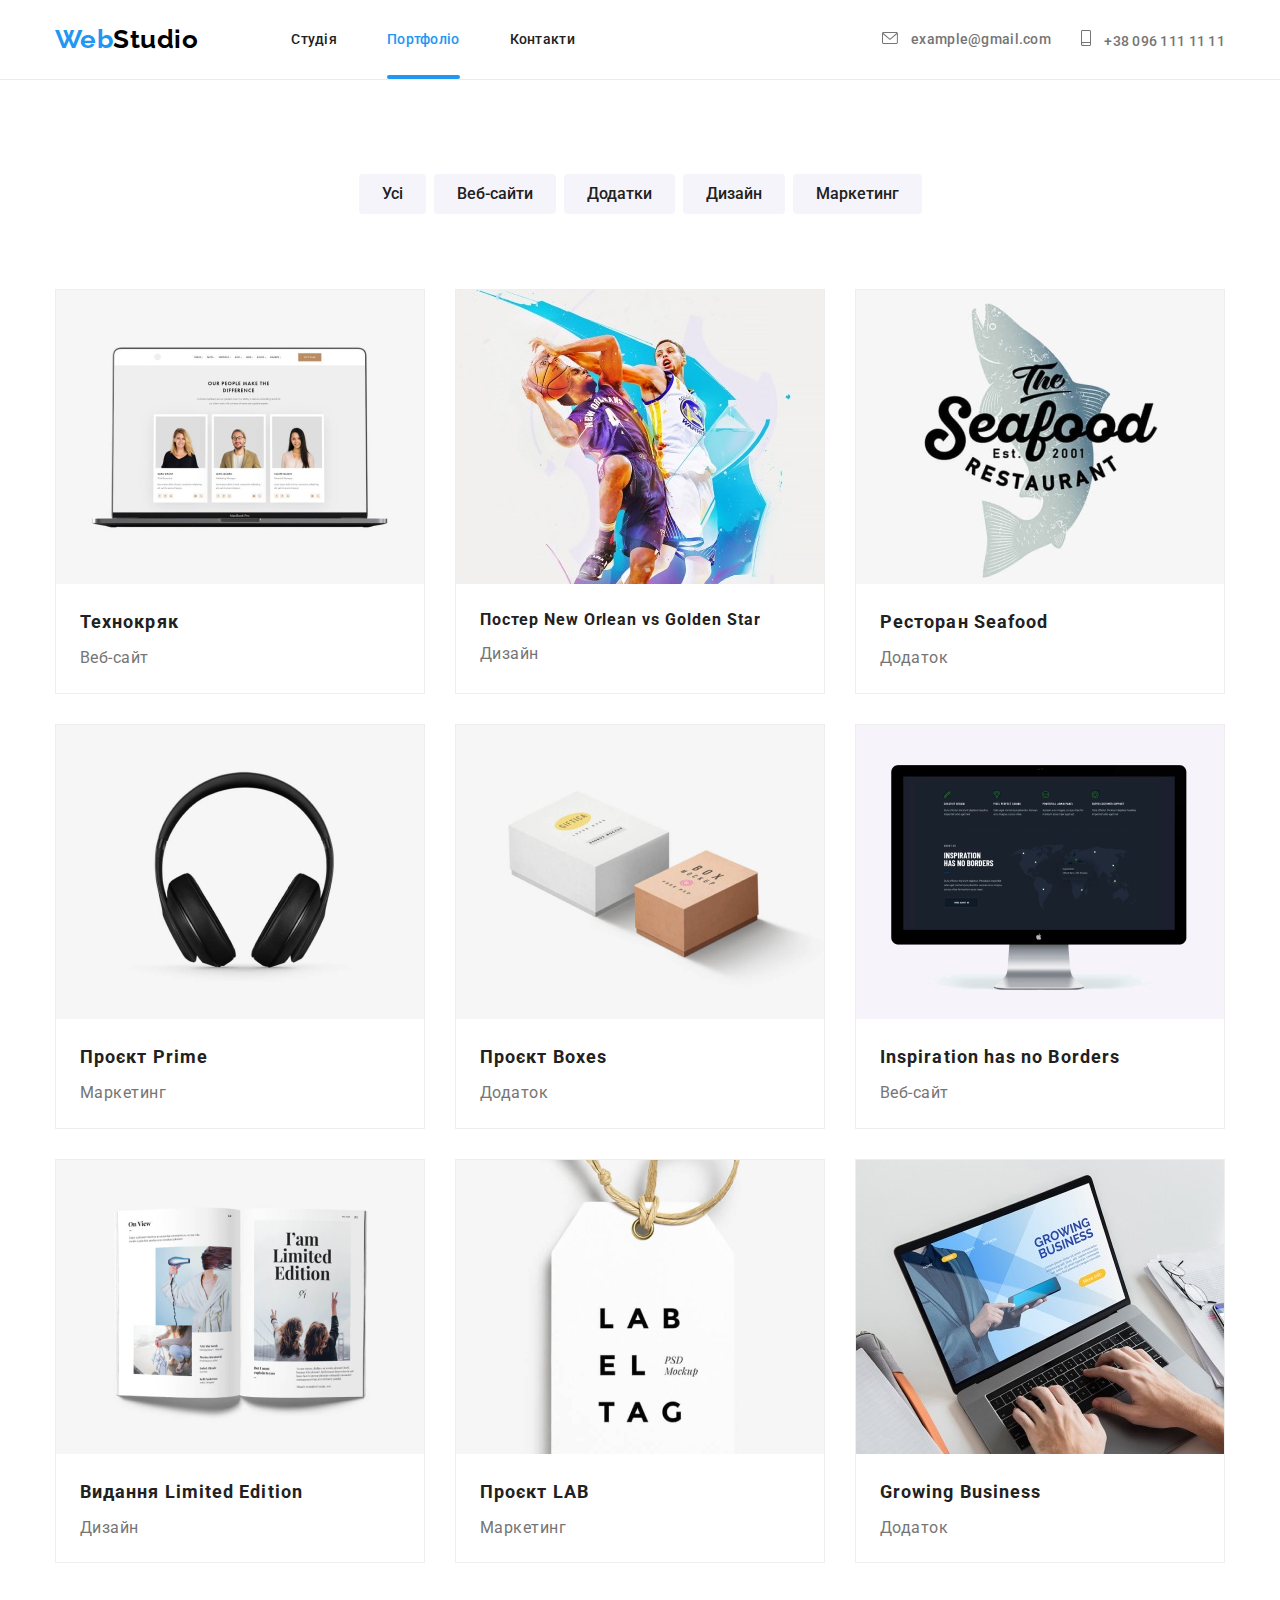
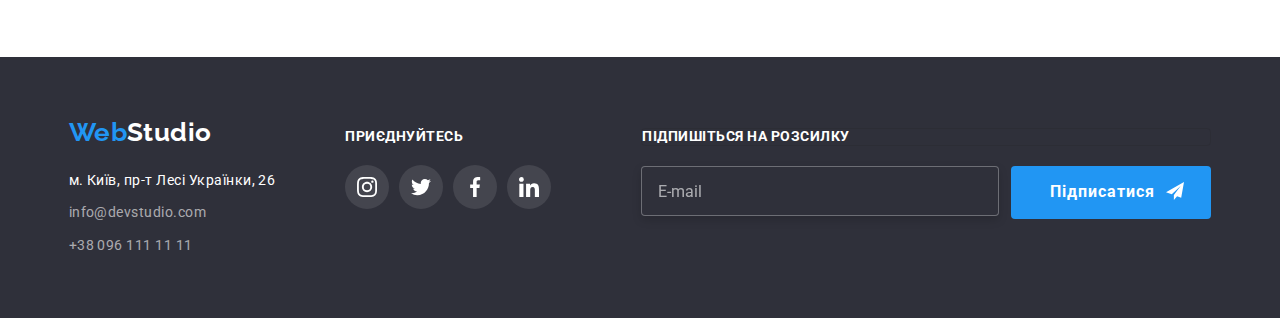
==== commit 69b7c524: "#HM-8.04" ====
--- a/portfolio.html
+++ b/portfolio.html
@@ -95,10 +95,19 @@
                 <li class="card-set__item">
                     <div class="product">
                         <a class="product__link" href="">
-                            <img 
-                            srcset="./portfolio/img.jpg 1x, ./images/portfolio/imgx2.jpg 2x"
-                            src="images/portfolio/img.jpg" alt="Візуалізація макету" height="294"
-                            />
+                            <picture>
+                                <source srcset="
+                                            ./images/portfolio/imgx2.jpg 1x,
+                                            ./images/portfolio/imgx3.jpeg 2x"  
+                                            media="(min-width:1200px)"
+                                            />
+                                <source srcset=" 
+                                            ./images/portfolio/img.jpg 1x,
+                                            ./images/portfolio/imgx2.jpg 2x" 
+                                            media="(min-width:480px)" />
+
+                                <img src="./images/portfolio/img.jpg" alt="Візуалізація макету" height="294"/>
+                            </picture>
                         </a>
                         <div class="product__content">
                             <p>Ресурс пропонує комплексні пропозиції з різним рівнем функціоналу та сервісів. Все це дозволить
@@ -117,7 +126,7 @@
                     <div class="product">
                         <a class="product__link" href="">
                             <img 
-                            srcset="./portfolio/img-1.jpg 1x, ./images/portfolio/img-1x2.jpg 2x"
+                            srcset="./images/portfolio/img-1.jpg 1x, ./images/portfolio/img-1x2.jpg 2x"
                             src="images/portfolio/img-1.jpg" alt="Постер" height="294"
                             />
                         </a>
@@ -137,7 +146,7 @@
                     <div class="product">
                         <a class="product__link" href="">
                             <img 
-                            srcset="./portfolio/img-2.jpg 1x, ./images/portfolio/img-2x2.jpg 2x"
+                            srcset="./images/portfolio/img-2.jpg 1x, ./images/portfolio/img-2x2.jpg 2x"
                             src="images/portfolio/img-2.jpg" alt="Лейб Ресторану" height="294"
                              />
                         </a>
@@ -158,7 +167,7 @@
                     <div class="product">
                         <a class="product__link" href="">
                             <img 
-                            srcset="./portfolio/img-3.jpg 1x, ./images/portfolio/img-3x2.jpg 2x"
+                            srcset="./images/portfolio/img-3.jpg 1x, ./images/portfolio/img-3x2.jpg 2x"
                             src="images/portfolio/img-3.jpg" alt="Навушники" height="294"
                             />
                         </a>
@@ -179,7 +188,7 @@
                     <div class="product">
                         <a class="product__link" href="">
                             <img 
-                            srcset="./portfolio/img-4.jpg 1x, ./images/portfolio/img-4x2.jpg 2x"
+                            srcset="./images/portfolio/img-4.jpg 1x, ./images/portfolio/img-4x2.jpg 2x"
                             src="images/portfolio/img-4.jpg" alt="Коробки" height="294"
                              />
                         </a>
@@ -200,7 +209,7 @@
                     <div class="product">
                         <a class="product__link" href="">
                             <img 
-                            srcset="./portfolio/img-5.jpg 1x, ./images/portfolio/img-5x2.jpg 2x"
+                            srcset="./images/portfolio/img-5.jpg 1x, ./images/portfolio/img-5x2.jpg 2x"
                             src="images/portfolio/img-5.jpg" alt="Макет сайту" height="294"
                              />
                         </a>
@@ -220,7 +229,7 @@
                     <div class="product">
                         <a class="product__link" href="">
                             <img 
-                            srcset="./portfolio/img-6.jpg 1x, ./images/portfolio/img-6x2.jpg 2x"
+                            srcset="./images/portfolio/img-6.jpg 1x, ./images/portfolio/img-6x2.jpg 2x"
                             src="images/portfolio/img-6.jpg" alt="Розгорнута книга" height="294"
                             />
                         </a>
@@ -241,7 +250,7 @@
                     <div class="product">
                         <a class="product__link" href="">
                             <img 
-                            srcset="./portfolio/img-7.jpg 1x, ./images/portfolio/img-7x2.jpg 2x"
+                            srcset="./images/portfolio/img-7.jpg 1x, ./images/portfolio/img-7x2.jpg 2x"
                             src="images/portfolio/img-7.jpg" alt="Етикетка" height="294"
                             />
                         </a>
@@ -262,7 +271,7 @@
                     <div class="product">
                         <a class="product__link" href="">
                             <img 
-                            srcset="./portfolio/img-8.jpg 1x, ./images/portfolio/img-8x2.jpg 2x"
+                            srcset="./images/portfolio/img-8.jpg 1x, ./images/portfolio/img-8x2.jpg 2x"
                             src="images/portfolio/img-8.jpg" alt="Ноутбук" height="294" 
                             />
                         </a>
@@ -352,4 +361,10 @@
     <script src="./js/menu.js"></script>
 
     </body>
-    </html>+    </html>
+
+
+    <!-- <img srcset="
+        ./images/portfolio/img.jpg 1x, 
+        ./images/portfolio/imgx2.jpg 2x"
+        src="images/portfolio/img.jpg" alt="Візуалізація макету" height="294" /> -->--- a/css/main.min.css
+++ b/css/main.min.css
@@ -1 +1 @@
-:root{--primary-text-color: #212121;--accent-text-color: #2196f3;--primary-white-color: #ffffff;--cubic: cubic-bezier(0.4, 0, 0.2, 1)}.page{color:var(--primary-text-color);font-family:Roboto,sans-serif;letter-spacing:.03em}textarea{resize:none}h1,h2,h3,p,ul{margin:0;padding:0}img{display:block;height:auto;width:100%}.list{list-style:none}.link{text-decoration:none}.container{margin-left:auto;margin-right:auto;padding-left:15px;padding-right:15px}@media screen and (min-width: 480px){.container{width:480px}}@media screen and (min-width: 768px){.container{width:768px}}@media screen and (min-width: 1200px){.container{width:1200px}}.section{padding-top:94px;padding-bottom:94px}.button__solution,.form__send-button,.subscribe__button{margin:0 auto;border:1px solid rgba(0,0,0,0);border-radius:4px;padding:10px 32px;min-width:216px;color:var(--primary-white-color);background-color:var(--accent-text-color);cursor:pointer;font-weight:700;font-size:16px;line-height:1.9;display:flex;letter-spacing:.06em}.social{display:flex;margin-top:16px;justify-content:center;align-items:center}.social__link{color:#afb1b8;height:44px;width:44px;display:flex;justify-content:center;align-items:center;border-radius:50%;transition:background-color 250ms var(--cubic),color 250ms var(--cubic)}.social__link:hover,.social__link:focus{color:var(--primary-white-color);background-color:var(--accent-text-color)}.social__icon{fill:currentColor}.social__items+.social__items{margin-left:10px}.portfolio__title,.advantages__label,.form__policy-checkbox{position:absolute;white-space:nowrap;width:1px;height:1px;overflow:hidden;border:0;padding:0;clip:rect(0 0 0 0);-webkit-clip-path:inset(50%);clip-path:inset(50%);margin:-1px}.clients__title,.team__title,.examples__title{margin-bottom:50px;font-weight:700;font-size:36px;line-height:1.2;text-align:center}.join{margin-top:60px}@media screen and (min-width: 768px){.join{margin-left:165px;margin-top:0}}@media screen and (min-width: 1200px){.join{margin-left:70px;margin-top:0px}}.join__label{color:var(--primary-white-color);font-size:14px;line-height:1.14}.join__list{display:flex;margin-top:20px}.join__items+.join__items{margin-left:10px}.join__link{color:var(--primary-white-color);height:44px;width:44px;display:flex;justify-content:center;align-items:center;border-radius:50%;background:rgba(255,255,255,.1);transition:background-color 250ms var(--cubic)}.join__link:hover,.join__link:focus{background-color:var(--accent-text-color)}.join__icon{fill:currentColor}.subscribe__field{display:flex;flex-direction:column;margin-top:60px}@media screen and (min-width: 1200px){.subscribe__field{margin-left:90px;margin-top:0px}}.subscribe__label{font-weight:700;font-size:14px;line-height:1.14;text-transform:uppercase;color:#fff;border:1px solid rgba(33,33,33,.2);border-radius:4px;margin-bottom:20px}.subscribe__input{width:100%;height:50px;padding-left:16px;border:1px solid rgba(255,255,255,.3);filter:drop-shadow(0px 4px 4px rgba(0, 0, 0, 0.15));border-radius:4px;color:var(--primary-white-color);background-color:#2f303a;transition:border 250ms cubic-bezier(0.4, 0, 0.2, 1)}@media screen and (min-width: 480px){.subscribe__input{width:450px;height:50px}}@media screen and (min-width: 1200px){.subscribe__input{width:358px;height:50px}}.subscribe__input::-moz-placeholder{font-size:16px;line-height:1.25;color:rgba(255,255,255,.6)}.subscribe__input:-ms-input-placeholder{font-size:16px;line-height:1.25;color:rgba(255,255,255,.6)}.subscribe__input::placeholder{font-size:16px;line-height:1.25;color:rgba(255,255,255,.6)}.subscribe__input:focus{border:1px solid var(--accent-text-color)}.subscribe__list{position:relative;display:flex;flex-direction:column}@media screen and (min-width: 1200px){.subscribe__list{flex-direction:row}}.subscribe__button{margin-top:20px;padding-left:38px;min-width:200px}@media screen and (min-width: 1200px){.subscribe__button{margin-left:12px;margin-top:0px}}.subscribe__icon{position:absolute;left:78%;top:72%;fill:var(--primary-white-color)}@media screen and (min-width: 480px){.subscribe__icon{left:62%;top:72%}}@media screen and (min-width: 1200px){.subscribe__icon{left:92%;top:30%}}.backdrop__closeButton{position:absolute;top:0;right:0;margin-top:8px;margin-right:8px;display:flex;justify-content:center;align-items:center;height:30px;width:30px;border:1px solid rgba(0,0,0,.1);border-radius:50%;color:var(--primary-text-color);background-color:var(--primary-white-color);cursor:pointer}.form{height:80%;width:80%;margin-left:40px;margin-right:40px;margin-bottom:20px}@media screen and (min-width: 480px){.form{height:342px;width:370px}}@media screen and (min-width: 1200px){.form{width:448px}}.form__field{position:relative;display:flex;flex-direction:column;margin-bottom:10px}.form__input{height:40px;padding-left:42px;border:1px solid rgba(33,33,33,.2);border-radius:4px;transition:border 250ms var(--cubic)}.form__input:focus{border:1px solid var(--accent-text-color)}.form__label{font-weight:400;font-size:12px;line-height:1.16;letter-spacing:.01em;margin-bottom:5px;color:#757575}.form__textarea{height:120px;font-size:12px;padding-left:16px;padding-top:12px;border:1px solid rgba(33,33,33,.2);border-radius:4px;transition:border 250ms cubic-bezier(0.4, 0, 0.2, 1)}.form__textarea::-moz-placeholder{font-size:12px;line-height:1.16;letter-spacing:.01em;color:rgba(117,117,117,.5)}.form__textarea:-ms-input-placeholder{font-size:12px;line-height:1.16;letter-spacing:.01em;color:rgba(117,117,117,.5)}.form__textarea::placeholder{font-size:12px;line-height:1.16;letter-spacing:.01em;color:rgba(117,117,117,.5)}.form__textarea:focus{border:1px solid var(--accent-text-color)}.form__icon{fill:var(--primary-text-color);position:absolute;bottom:12px;left:12px;transition:fill 250ms cubic-bezier(0.4, 0, 0.2, 1)}.form__field:focus-within .form__icon{fill:var(--accent-text-color)}.form__policy{display:flex;align-items:center;margin-left:40px;margin-right:40px;margin-top:20px;margin-bottom:30px;height:15px;font-size:6px;line-height:1.166;color:#757575}@media screen and (min-width: 480px){.form__policy{font-size:12px}}@media screen and (min-width: 1200px){.form__policy{margin-left:54px;margin-right:50px;height:24px;font-size:14px;line-height:1.71}}.form__policy-details{color:var(--accent-text-color);margin-left:5px}.form__policy-icon{margin-right:8px;border:2px solid var(--primary-text-color);border-radius:4px}.form__policy-checkbox:checked+.form__policy-icon{background-color:var(--accent-text-color);border:rgba(0,0,0,0)}.form__send-button{display:flex;margin-bottom:40px;margin-left:auto;margin-right:auto;padding:10px 52px;max-width:200px;box-shadow:0px 4px 4px rgba(0,0,0,.15)}@media screen and (min-width: 1200px){.form__send-button{margin-left:164px;margin-right:164px}}body.overflow{overflow:hidden}.header__mobile{display:flex;justify-content:space-between;align-items:center}@media screen and (min-width: 768px){.header__mobile{display:none}}.menu-btn{height:50px;width:50px;border:none;padding:10px;display:flex;align-items:center;position:relative;z-index:2;background-color:#fff;border-radius:5px}.menu-btn .menu-btn__close{display:none}.menu-btn.active .menu-btn__menu{display:none}.menu-btn.active .menu-btn__close{display:block}.menu-btn:hover,.menu-btn:focus{color:var(--accent-text-color)}.menu-btn__close{fill:currentColor}.mobile-menu{display:none;overflow:auto}.mobile-menu.active{display:flex;flex-direction:column;justify-content:space-between;z-index:1;position:fixed;top:0;left:0;width:100%;height:100%;background-color:#fff;padding:40px}.mobile__logo{color:#000;text-decoration:none;font-family:Raleway,sans-serif;font-weight:700;font-size:26px;line-height:1.2;transition:color 250ms var(--cubic)}.mobile__logo:hover,.mobile__logo:focus{color:var(--accent-text-color)}.mobile__halflogo{color:var(--accent-text-color)}.mobile__link{color:var(--primary-text-color);font-weight:500;font-size:40px;line-height:1.1;letter-spacing:.02em;text-decoration:none;transition:color 250ms var(--cubic)}.mobile__link:hover,.mobile__link:focus{color:var(--accent-text-color)}.mobile__link--current{color:var(--accent-text-color)}.mobile__item:not(:last-child){margin-bottom:32px}.mobile__item:last-child{margin-bottom:64px}.mobile__tel{text-decoration:none;font-weight:500;font-size:34px;line-height:1.17;letter-spacing:.02em;color:var(--accent-text-color)}.mobile__mail{color:#757575;text-decoration:none;font-weight:500;font-size:24px;line-height:1.17;letter-spacing:.02em;margin-bottom:64px}.social-links{display:flex}.social-links__link{color:var(--accent-text-color);text-decoration:none;font-weight:500;font-size:11px;line-height:1.22;letter-spacing:.02em}@media screen and (min-width: 480px){.social-links__link{font-size:14px}}.social-links__item:not(:last-child){border-right:1px solid rgba(33,33,33,.2);margin-right:10px;padding-right:10px}.header{border-bottom:1px solid #ececec}.header__inner{display:none}@media screen and (min-width: 768px){.header__inner{display:flex;align-items:center}}.header__nav{display:flex;align-items:center}.header__logo{color:#000;text-decoration:none;font-family:Raleway,sans-serif;font-weight:700;font-size:26px;line-height:1.2;transition:color 250ms var(--cubic)}.header__logo:hover,.header__logo:focus{color:var(--accent-text-color)}.header__halflogo{color:var(--accent-text-color)}.header__list{display:flex;margin-left:93px}.header__item+.header__item{margin-left:50px}.header__link{display:block;padding-top:32px;padding-bottom:32px;color:var(--primary-text-color);font-weight:500;font-size:14px;line-height:1.1;letter-spacing:.02em;text-decoration:none;transition:color 250ms var(--cubic)}.header__link:hover,.header__link:focus{color:var(--accent-text-color)}.header__link--current{color:var(--accent-text-color);position:relative}.header__link--current::after{content:"";position:absolute;display:inline-block;top:95%;left:0%;width:100%;height:4px;border-radius:4px;background-color:var(--accent-text-color)}.contacts{margin-left:auto}@media screen and (min-width: 1200px){.contacts{display:flex}}.contacts__mail,.contacts__tel{color:#757575;text-decoration:none;font-weight:500;font-size:14px;line-height:1.1;letter-spacing:.02em;transition:color 250ms var(--cubic)}.contacts__mail:hover,.contacts__mail:focus,.contacts__tel:hover,.contacts__tel:focus{color:var(--accent-text-color)}.contacts__item{margin-top:10px}@media screen and (min-width: 1200px){.contacts__item{margin-top:0px;margin-left:30px}}.contacts__icon{fill:currentColor;margin-right:10px}.solutions{background-image:linear-gradient(to right, rgba(47, 48, 58, 0.4), rgba(47, 48, 58, 0.4)),url(../images/background.jpg);padding:200px 0;margin-left:auto;margin-right:auto}@media screen and (min-width: 480px){.solutions{max-width:480px}}@media screen and (min-width: 768px){.solutions{max-width:768px}}@media screen and (min-width: 1200px){.solutions{max-width:1600px}}.solution__head{color:var(--primary-white-color);font-weight:900;font-size:26px;line-height:1.4;letter-spacing:.06em;text-transform:uppercase;text-align:center;margin-bottom:30px}@media screen and (min-width: 1200px){.solution__head{font-size:44px}}.button__solution{transition:background-color 250ms var(--cubic)}.button__solution:hover,.button__solution:focus{color:var(--accent-text-color);background-color:var(--primary-white-color)}@media screen and (min-width: 768px){.advantages__section{display:flex;flex-wrap:wrap;margin:-15px}}@media screen and (min-width: 1200px){.advantages__section{display:flex;flex-wrap:nowrap}}@media screen and (min-width: 768px){.advantages__items{flex-basis:calc((100% - 60px)/2);margin:15px}}@media screen and (min-width: 1200px){.advantages__items+.advantages__items{margin-left:30px}}.advantages__name{margin-top:30px;margin-bottom:10px;color:var(--primary-text-color);font-weight:700;font-size:14px;line-height:1.1;text-transform:uppercase}@media screen and (max-width: 768px){.advantages__name{text-align:center}}.advantages__explanation{color:#757575;font-size:14px;line-height:1.7}.advantages__list{display:flex;justify-content:center;align-items:center;background-color:#f5f4fa;border:1px solid rgba(0,0,0,0);border-radius:4px}@media screen and (min-width: 480px)and (max-width: 768px){.advantages__list{margin-top:30px;height:120px;width:450px}}@media screen and (min-width: 768px){.advantages__list{height:120px;width:354px}}@media screen and (min-width: 1200px){.advantages__list{height:120px;width:270px}}.advantages__icon{border:1px solid rgba(0,0,0,0);border-radius:4px}.examples{padding-bottom:94px}@media screen and (max-width: 1200px){.examples{display:none}}.examples__section{display:flex}.examples__item+.examples__item{margin-left:30px}.examples__item{position:relative}.examples__names{position:absolute;display:flex;align-items:center;justify-content:center;height:70px;width:370px;bottom:-12%;left:50%;transform:translate(-50%, -50%);font-weight:700;font-size:14px;line-height:1.14;text-align:center;text-transform:uppercase;color:var(--primary-white-color);background:rgba(47,48,58,.8)}.team{background-color:#f5f4fa}@media screen and (min-width: 768px){.team__section{display:flex;flex-wrap:wrap;gap:30px}}@media screen and (min-width: 1200px){.team__section{display:flex;flex-wrap:nowrap;gap:30px}}.team__item{width:100%;height:100%;margin-bottom:30px;background-color:var(--primary-white-color);box-shadow:0px 1px 3px rgba(0,0,0,.12),0px 1px 1px rgba(0,0,0,.14),0px 2px 1px rgba(0,0,0,.2);border-radius:0px 0px 4px 4px}.team__item:last-child{margin-bottom:0}@media screen and (min-width: 480px){.team__item{width:450px;height:622px}}@media screen and (min-width: 768px){.team__item{flex-basis:calc((100% - 30px)/2);height:536px}}@media screen and (min-width: 1200px){.team__item{flex-basis:calc((100% - 60px)/3);height:428px;margin-bottom:0}}.team__card{margin-top:30px}.team__names{margin-bottom:10px;color:var(--primary-text-color);font-weight:500;font-size:16px;line-height:1.2;text-align:center}.team__position{color:#757575;font-size:16px;line-height:1.2;text-align:center}.clients__list{display:flex;flex-wrap:wrap;margin:-15px}@media screen and (min-width: 768px){.clients__list{display:flex;flex-wrap:wrap;margin:-15px}}@media screen and (min-width: 1200px){.clients__list{display:flex;justify-content:center;flex-wrap:nowrap;margin:0}}.clients__items{flex-basis:calc((100% - 60px)/2);margin:15px}@media screen and (min-width: 768px){.clients__items{flex-basis:calc((100% - 90px)/3);margin:15px}}@media screen and (min-width: 1200px){.clients__items{margin:0}}@media screen and (min-width: 1200px){.clients__items+.clients__items{margin-left:30px}}.clients__link{display:flex;justify-content:center;align-items:center;color:#afb1b8;border:1px solid #afb1b8;border-radius:4px;transition-property:background-color,color,border;transition-duration:250ms;transition-timing-function:cubic-bezier(0.4, 0, 0.2, 1)}@media screen and (min-width: 480px){.clients__link{width:210px;height:92px}}@media screen and (min-width: 768px){.clients__link{width:226px;height:92px}}@media screen and (min-width: 1200px){.clients__link{width:170px;height:92px}}.clients__link:hover,.clients__link:focus{color:var(--accent-text-color);border:1px solid var(--accent-text-color);border-radius:4px}.clients__icon{fill:currentColor}.footer{background-color:#2f303a;padding:60px 0}.footer__section{display:flex;flex-direction:column;align-items:center;justify-content:center;text-align:center}@media screen and (min-width: 768px){.footer__section{display:flex;flex-wrap:wrap;align-items:baseline;flex-direction:row;text-align:center}}@media screen and (min-width: 1200px){.footer__section{display:flex;align-items:baseline;flex-direction:row;text-align:start}}.footer__logo{display:inline-block;margin-bottom:20px;color:var(--primary-white-color);text-decoration:none;font-family:Raleway,sans-serif;font-weight:700;font-size:26px;line-height:1.2;transition-property:color;transition-duration:250ms;transition-timing-function:cubic-bezier(0.4, 0, 0.2, 1)}.footer__logo:hover,.footer__logo:focus{color:var(--accent-text-color)}.footer__halflogo{color:var(--accent-text-color)}.footer__link{color:rgba(255,255,255,.6);text-decoration:none;font-style:normal;font-size:14px;line-height:1.7;transition-property:color;transition-duration:250ms;transition-timing-function:cubic-bezier(0.4, 0, 0.2, 1)}.footer__link:hover,.footer__link:focus{color:var(--accent-text-color)}.footer__address{color:var(--primary-white-color);transition-property:color;transition-duration:250ms;transition-timing-function:cubic-bezier(0.4, 0, 0.2, 1)}.footer__address:hover,.footer__address:focus{color:var(--accent-text-color)}.footer__address{margin:9px 0}.buttons{display:flex;margin-bottom:50px;flex-wrap:wrap;justify-content:flex-start;max-width:326px}@media screen and (min-width: 768px),(min-width: 1200px){.buttons{justify-content:center;max-width:100%}}.buttons__button{border:1px solid rgba(0,0,0,0);border-radius:4px;padding:6px 22px;color:var(--primary-text-color);background-color:#f5f4fa;cursor:pointer;font-weight:500;font-size:16px;line-height:1.6;transition-property:background-color,color,box-shadow;transition-duration:250ms;transition-timing-function:cubic-bezier(0.4, 0, 0.2, 1)}.buttons__button:hover,.buttons__button:focus{background-color:var(--accent-text-color);color:var(--primary-white-color);box-shadow:0px 3px 1px rgba(0,0,0,.1),0px 1px 2px rgba(0,0,0,.08),0px 2px 2px rgba(0,0,0,.12)}.buttons__item+.buttons__item{margin-left:8px;margin-bottom:15px}.card-set{display:flex;flex-wrap:wrap;margin:-15px}.card-set__item{border:1px solid #eee;flex-basis:calc(100% - 30px);margin:15px;transition-property:box-shadow;transition-duration:250ms;transition-timing-function:cubic-bezier(0.4, 0, 0.2, 1)}@media screen and (min-width: 768px){.card-set__item{flex-basis:calc((100% - 60px)/2);margin:15px}}@media screen and (min-width: 1200px){.card-set__item{flex-basis:calc((100% - 90px)/3);margin:15px}}.card-set__item:hover,.card-set__item:focus{box-shadow:0px 1px 1px rgba(0,0,0,.12),0px 4px 4px rgba(0,0,0,.06),1px 4px 6px rgba(0,0,0,.16)}.product{position:relative;overflow:hidden}.product__content{position:absolute;display:flex;align-items:center;font-size:18px;line-height:1.55;height:100%;width:100%;top:50%;left:50%;transform:translate(-50%, 120%);background-color:var(--accent-text-color);transition-property:opacity,transform;transition-duration:250ms;transition-timing-function:cubic-bezier(0.4, 0, 0.2, 1)}.card-set__item:hover .product__content,.card-set__item:focus .product__content{opacity:1;transform:translate(-50%, -50%)}.product__content p{margin:63px 24px;color:var(--primary-white-color)}.product__meta{padding:20px 24px}.product__name,.product__name--1{margin-bottom:4px;color:var(--primary-text-color);font-weight:700;font-size:18px;line-height:2;letter-spacing:.06em}@media screen and (min-width: 768px){.product__name--1{font-size:16px}}.product__atribute{color:#757575;font-size:16px;line-height:1.8}.backdrop{position:fixed;top:0;left:0;width:100%;height:100%;background-color:rgba(0,0,0,.2);opacity:1;z-index:3;transition:opacity 250ms cubic-bezier(0.4, 0, 0.2, 1)}.backdrop.is-hidden{opacity:0;pointer-events:none}.backdrop__closeButton{transition:color 250ms var(--cubic)}.backdrop__closeButton:hover,.backdrop__closeButton:focus{color:var(--accent-text-color)}.backdrop__closeIcon{fill:currentColor}.modal{position:absolute;top:50%;left:50%;transform:translate(-50%, -50%);height:90%;width:90%;box-shadow:0px 1px 3px rgba(0,0,0,.12),0px 1px 1px rgba(0,0,0,.14),0px 2px 1px rgba(0,0,0,.2);background-color:#fff;border-radius:4px}@media screen and (min-width: 480px){.modal{height:609px;width:450px}}@media screen and (min-width: 1200px){.modal{height:581px;width:528px}}.modal__title{font-size:20px;line-height:1.15;text-align:center;color:#212121;margin-left:40px;margin-right:40px;margin-top:40px;margin-bottom:12px}/*# sourceMappingURL=main.min.css.map */+:root{--primary-text-color: #212121;--accent-text-color: #2196f3;--primary-white-color: #ffffff;--cubic: cubic-bezier(0.4, 0, 0.2, 1)}.page{color:var(--primary-text-color);font-family:Roboto,sans-serif;letter-spacing:.03em}textarea{resize:none}h1,h2,h3,p,ul{margin:0;padding:0}img{display:block;width:100%;-o-object-fit:cover;object-fit:cover}.list{list-style:none}.link{text-decoration:none}.container{margin-left:auto;margin-right:auto;padding-left:15px;padding-right:15px}@media screen and (min-width: 480px){.container{width:480px}}@media screen and (min-width: 768px){.container{width:768px}}@media screen and (min-width: 1200px){.container{width:1200px}}.section{padding-top:60px;padding-bottom:60px}@media screen and (min-width: 1200px){.section{padding-top:94px;padding-bottom:94px}}.button__solution,.form__send-button,.subscribe__button{margin:0 auto;border:1px solid rgba(0,0,0,0);border-radius:4px;padding:10px 32px;min-width:216px;color:var(--primary-white-color);background-color:var(--accent-text-color);cursor:pointer;font-weight:700;font-size:16px;line-height:1.9;display:flex;letter-spacing:.06em}.social{display:flex;margin-top:16px;justify-content:center;align-items:center}.social__link{color:#afb1b8;height:44px;width:44px;display:flex;justify-content:center;align-items:center;border-radius:50%;transition:background-color 250ms var(--cubic),color 250ms var(--cubic)}.social__link:hover,.social__link:focus{color:var(--primary-white-color);background-color:var(--accent-text-color)}.social__icon{fill:currentColor}.social__items+.social__items{margin-left:10px}.portfolio__title,.advantages__label,.form__policy-checkbox{position:absolute;white-space:nowrap;width:1px;height:1px;overflow:hidden;border:0;padding:0;clip:rect(0 0 0 0);-webkit-clip-path:inset(50%);clip-path:inset(50%);margin:-1px}.clients__title,.team__title,.examples__title{margin-bottom:30px;font-weight:700;font-size:28px;line-height:1.2;text-align:center}@media screen and (min-width: 1200px){.clients__title,.team__title,.examples__title{margin-bottom:50px;font-size:36px}}.join{margin-top:60px}@media screen and (min-width: 768px){.join{margin-left:165px;margin-top:0}}@media screen and (min-width: 1200px){.join{margin-left:70px;margin-top:0px}}.join__label{color:var(--primary-white-color);font-size:14px;line-height:1.14}.join__list{display:flex;margin-top:20px}.join__items+.join__items{margin-left:10px}.join__link{color:var(--primary-white-color);height:44px;width:44px;display:flex;justify-content:center;align-items:center;border-radius:50%;background:rgba(255,255,255,.1);transition:background-color 250ms var(--cubic)}.join__link:hover,.join__link:focus{background-color:var(--accent-text-color)}.join__icon{fill:currentColor}.subscribe__field{display:flex;flex-direction:column;margin-top:60px}@media screen and (min-width: 1200px){.subscribe__field{margin-left:90px;margin-top:0px}}.subscribe__label{font-weight:700;font-size:14px;line-height:1.14;text-transform:uppercase;color:#fff;border:1px solid rgba(33,33,33,.2);border-radius:4px;margin-bottom:20px}.subscribe__input{width:100%;height:50px;padding-left:16px;border:1px solid rgba(255,255,255,.3);filter:drop-shadow(0px 4px 4px rgba(0, 0, 0, 0.15));border-radius:4px;color:var(--primary-white-color);background-color:#2f303a;transition:border 250ms cubic-bezier(0.4, 0, 0.2, 1)}@media screen and (min-width: 480px){.subscribe__input{width:450px;height:50px}}@media screen and (min-width: 1200px){.subscribe__input{width:358px;height:50px}}.subscribe__input::-moz-placeholder{font-size:16px;line-height:1.25;color:rgba(255,255,255,.6)}.subscribe__input:-ms-input-placeholder{font-size:16px;line-height:1.25;color:rgba(255,255,255,.6)}.subscribe__input::placeholder{font-size:16px;line-height:1.25;color:rgba(255,255,255,.6)}.subscribe__input:focus{border:1px solid var(--accent-text-color)}.subscribe__list{position:relative;display:flex;flex-direction:column}@media screen and (min-width: 1200px){.subscribe__list{flex-direction:row}}.subscribe__button{margin-top:20px;padding-left:38px;min-width:200px}@media screen and (min-width: 1200px){.subscribe__button{margin-left:12px;margin-top:0px}}.subscribe__icon{position:absolute;left:78%;top:72%;fill:var(--primary-white-color)}@media screen and (min-width: 480px){.subscribe__icon{left:62%;top:72%}}@media screen and (min-width: 1200px){.subscribe__icon{left:92%;top:30%}}.backdrop__closeButton{position:absolute;top:0;right:0;margin-top:8px;margin-right:8px;display:flex;justify-content:center;align-items:center;height:30px;width:30px;border:1px solid rgba(0,0,0,.1);border-radius:50%;color:var(--primary-text-color);background-color:var(--primary-white-color);cursor:pointer}.form{height:80%;width:80%;margin-left:40px;margin-right:40px;margin-bottom:20px}@media screen and (min-width: 480px){.form{height:342px;width:370px}}@media screen and (min-width: 1200px){.form{width:448px}}.form__field{position:relative;display:flex;flex-direction:column;margin-bottom:10px}.form__input{height:40px;padding-left:42px;border:1px solid rgba(33,33,33,.2);border-radius:4px;transition:border 250ms var(--cubic)}.form__input:focus{border:1px solid var(--accent-text-color)}.form__label{font-weight:400;font-size:12px;line-height:1.16;letter-spacing:.01em;margin-bottom:5px;color:#757575}.form__textarea{height:120px;font-size:12px;padding-left:16px;padding-top:12px;border:1px solid rgba(33,33,33,.2);border-radius:4px;transition:border 250ms cubic-bezier(0.4, 0, 0.2, 1)}.form__textarea::-moz-placeholder{font-size:12px;line-height:1.16;letter-spacing:.01em;color:rgba(117,117,117,.5)}.form__textarea:-ms-input-placeholder{font-size:12px;line-height:1.16;letter-spacing:.01em;color:rgba(117,117,117,.5)}.form__textarea::placeholder{font-size:12px;line-height:1.16;letter-spacing:.01em;color:rgba(117,117,117,.5)}.form__textarea:focus{border:1px solid var(--accent-text-color)}.form__icon{fill:var(--primary-text-color);position:absolute;bottom:12px;left:12px;transition:fill 250ms cubic-bezier(0.4, 0, 0.2, 1)}.form__field:focus-within .form__icon{fill:var(--accent-text-color)}.form__policy{display:flex;align-items:center;margin-left:40px;margin-right:40px;margin-top:20px;margin-bottom:30px;height:15px;font-size:6px;line-height:1.166;color:#757575}@media screen and (min-width: 480px){.form__policy{font-size:12px}}@media screen and (min-width: 1200px){.form__policy{margin-left:54px;margin-right:50px;height:24px;font-size:14px;line-height:1.71}}.form__policy-details{color:var(--accent-text-color);margin-left:5px}.form__policy-icon{margin-right:8px;border:2px solid var(--primary-text-color);border-radius:4px}.form__policy-checkbox:checked+.form__policy-icon{background-color:var(--accent-text-color);border:rgba(0,0,0,0)}.form__send-button{display:flex;margin-bottom:40px;margin-left:auto;margin-right:auto;padding:10px 52px;max-width:200px;box-shadow:0px 4px 4px rgba(0,0,0,.15)}@media screen and (min-width: 1200px){.form__send-button{margin-left:164px;margin-right:164px}}body.overflow{overflow:hidden}.header__mobile{display:flex;justify-content:space-between;align-items:center}@media screen and (min-width: 768px){.header__mobile{display:none}}.menu-btn{height:50px;width:50px;border:none;padding:10px;display:flex;align-items:center;position:relative;z-index:2;background-color:#fff;border-radius:5px}.menu-btn .menu-btn__close{display:none}.menu-btn.active .menu-btn__menu{display:none}.menu-btn.active .menu-btn__close{display:block}.menu-btn:hover,.menu-btn:focus{color:var(--accent-text-color)}.menu-btn__close{fill:currentColor}.mobile-menu{display:none;overflow:auto}.mobile-menu.active{display:flex;flex-direction:column;justify-content:space-between;z-index:1;position:fixed;top:0;left:0;width:100%;height:100%;background-color:#fff;padding:40px}.mobile__logo{color:#000;text-decoration:none;font-family:Raleway,sans-serif;font-weight:700;font-size:26px;line-height:1.2;transition:color 250ms var(--cubic)}.mobile__logo:hover,.mobile__logo:focus{color:var(--accent-text-color)}.mobile__halflogo{color:var(--accent-text-color)}.mobile__link{color:var(--primary-text-color);font-weight:500;font-size:40px;line-height:1.1;letter-spacing:.02em;text-decoration:none;transition:color 250ms var(--cubic)}.mobile__link:hover,.mobile__link:focus{color:var(--accent-text-color)}.mobile__link--current{color:var(--accent-text-color)}.mobile__item:not(:last-child){margin-bottom:32px}.mobile__item:last-child{margin-bottom:64px}.mobile__tel{text-decoration:none;font-weight:500;font-size:34px;line-height:1.17;letter-spacing:.02em;color:var(--accent-text-color)}.mobile__mail{color:#757575;text-decoration:none;font-weight:500;font-size:24px;line-height:1.17;letter-spacing:.02em;margin-bottom:64px}.social-links{display:flex}.social-links__link{color:var(--accent-text-color);text-decoration:none;font-weight:500;font-size:11px;line-height:1.22;letter-spacing:.02em}@media screen and (min-width: 480px){.social-links__link{font-size:14px}}.social-links__item:not(:last-child){border-right:1px solid rgba(33,33,33,.2);margin-right:10px;padding-right:10px}.header{border-bottom:1px solid #ececec}.header__inner{display:none}@media screen and (min-width: 768px){.header__inner{display:flex;align-items:center}}.header__nav{display:flex;align-items:center}.header__logo{color:#000;text-decoration:none;font-family:Raleway,sans-serif;font-weight:700;font-size:26px;line-height:1.2;transition:color 250ms var(--cubic)}.header__logo:hover,.header__logo:focus{color:var(--accent-text-color)}.header__halflogo{color:var(--accent-text-color)}.header__list{display:flex;margin-left:93px}.header__item+.header__item{margin-left:50px}.header__link{display:block;padding-top:32px;padding-bottom:32px;color:var(--primary-text-color);font-weight:500;font-size:14px;line-height:1.1;letter-spacing:.02em;text-decoration:none;transition:color 250ms var(--cubic)}.header__link:hover,.header__link:focus{color:var(--accent-text-color)}.header__link--current{color:var(--accent-text-color);position:relative}.header__link--current::after{content:"";position:absolute;display:inline-block;top:95%;left:0%;width:100%;height:4px;border-radius:4px;background-color:var(--accent-text-color)}.contacts{margin-left:auto}@media screen and (min-width: 1200px){.contacts{display:flex}}.contacts__mail,.contacts__tel{color:#757575;text-decoration:none;font-weight:500;font-size:14px;line-height:1.1;letter-spacing:.02em;transition:color 250ms var(--cubic)}.contacts__mail:hover,.contacts__mail:focus,.contacts__tel:hover,.contacts__tel:focus{color:var(--accent-text-color)}@media screen and (max-width: 1200px){.contacts__mail,.contacts__tel{font-size:12px}}.contacts__item{margin-top:10px}@media screen and (min-width: 1200px){.contacts__item{margin-top:0px;margin-left:30px}}.contacts__icon{fill:currentColor;margin-right:10px}.solutions{background-image:linear-gradient(to right, rgba(47, 48, 58, 0.4), rgba(47, 48, 58, 0.4)),url(../images/background-mob.jpeg);padding:200px 0;margin-left:auto;margin-right:auto;max-width:100%;height:400px;background-repeat:no-repeat;background-size:cover}@media screen and (min-width: 768px){.solutions{background-image:linear-gradient(to right, rgba(47, 48, 58, 0.4), rgba(47, 48, 58, 0.4)),url(../images/background-tablet.jpeg)}}@media screen and (min-width: 1200px){.solutions{background-image:linear-gradient(to right, rgba(47, 48, 58, 0.4), rgba(47, 48, 58, 0.4)),url(../images/background.jpg);height:600px}}@media screen and (max-width: 480px)and (min-device-pixel-ratio: 2),screen and (max-width: 480px)and (--webkit-min-device-pixel-ratio: 2),screen and (max-width: 480px)and (-webkit-min-device-pixel-ratio: 2),screen and (max-width: 480px)and (min-resolution: 192dpi),screen and (max-width: 480px)and (min-resolution: 2dppx){.solutions{background-image:linear-gradient(to right, rgba(47, 48, 58, 0.4), rgba(47, 48, 58, 0.4)),url(../images/background-mobx2.jpeg)}}@media screen and (min-width: 768px)and (min-device-pixel-ratio: 2),screen and (min-width: 768px)and (--webkit-min-device-pixel-ratio: 2),screen and (min-width: 768px)and (-webkit-min-device-pixel-ratio: 2),screen and (min-width: 768px)and (min-resolution: 192dpi),screen and (min-width: 768px)and (min-resolution: 2dppx){.solutions{background-image:linear-gradient(to right, rgba(47, 48, 58, 0.4), rgba(47, 48, 58, 0.4)),url(../images/background-tabletx2.jpeg)}}@media screen and (min-width: 1200px)and (min-device-pixel-ratio: 2),screen and (min-width: 1200px)and (--webkit-min-device-pixel-ratio: 2),screen and (min-width: 1200px)and (-webkit-min-device-pixel-ratio: 2),screen and (min-width: 1200px)and (min-resolution: 192dpi),screen and (min-width: 1200px)and (min-resolution: 2dppx){.solutions{background-image:linear-gradient(to right, rgba(47, 48, 58, 0.4), rgba(47, 48, 58, 0.4)),url(../images/backgroundx2.jpeg)}}.solution__head{color:var(--primary-white-color);font-weight:900;font-size:26px;line-height:1.4;letter-spacing:.06em;text-transform:uppercase;text-align:center;margin-bottom:30px}@media screen and (min-width: 1200px){.solution__head{font-size:44px}}.button__solution{transition:background-color 250ms var(--cubic)}.button__solution:hover,.button__solution:focus{color:var(--accent-text-color);background-color:var(--primary-white-color)}@media screen and (min-width: 768px){.advantages__section{display:flex;flex-wrap:wrap;margin:-15px}}@media screen and (min-width: 1200px){.advantages__section{display:flex;flex-wrap:nowrap}}@media screen and (min-width: 768px){.advantages__items{flex-basis:calc((100% - 60px)/2);margin:15px}}@media screen and (min-width: 768px){.advantages__items{height:224px;width:270px}}.advantages__name{margin-top:30px;margin-bottom:10px;color:var(--primary-text-color);font-weight:700;font-size:14px;line-height:1.1;text-transform:uppercase}@media screen and (max-width: 768px){.advantages__name{text-align:center}}.advantages__explanation{color:#757575;font-size:14px;line-height:1.7}.advantages__list{display:flex;justify-content:center;align-items:center;background-color:#f5f4fa;border:1px solid rgba(0,0,0,0);border-radius:4px}@media screen and (min-width: 480px)and (max-width: 768px){.advantages__list{margin-top:30px;height:120px;width:450px}}@media screen and (min-width: 768px){.advantages__list{height:120px;width:354px}}@media screen and (min-width: 1200px){.advantages__list{height:120px;width:270px}}.advantages__icon{border:1px solid rgba(0,0,0,0);border-radius:4px}.examples{padding-bottom:94px}@media screen and (max-width: 1200px){.examples{display:none}}.examples__section{display:flex}.examples__item+.examples__item{margin-left:30px}.examples__item{position:relative}.examples__names{position:absolute;display:flex;align-items:center;justify-content:center;height:70px;width:370px;bottom:-12%;left:50%;transform:translate(-50%, -50%);font-weight:700;font-size:14px;line-height:1.14;text-align:center;text-transform:uppercase;color:var(--primary-white-color);background:rgba(47,48,58,.8)}.team{background-color:#f5f4fa}@media screen and (min-width: 768px){.team__section{display:flex;flex-wrap:wrap;gap:30px}}@media screen and (min-width: 1200px){.team__section{display:flex;flex-wrap:nowrap;gap:30px}}.team__item{width:100%;height:100%;background-color:var(--primary-white-color);box-shadow:0px 1px 3px rgba(0,0,0,.12),0px 1px 1px rgba(0,0,0,.14),0px 2px 1px rgba(0,0,0,.2);border-radius:0px 0px 4px 4px}.team__item:last-child{margin-bottom:0}@media screen and (min-width: 480px){.team__item{width:450px;height:622px}}@media screen and (min-width: 768px){.team__item{flex-basis:calc((100% - 30px)/2);height:536px}}@media screen and (min-width: 1200px){.team__item{flex-basis:calc((100% - 60px)/3);height:428px;margin-bottom:0}}.team__card{margin-top:30px}.team__names{margin-bottom:10px;color:var(--primary-text-color);font-weight:500;font-size:16px;line-height:1.2;text-align:center}.team__position{color:#757575;font-size:16px;line-height:1.2;text-align:center}.clients__list{display:flex;flex-wrap:wrap;margin:-15px}@media screen and (min-width: 768px){.clients__list{display:flex;flex-wrap:wrap;margin:-15px}}@media screen and (min-width: 1200px){.clients__list{display:flex;justify-content:center;flex-wrap:nowrap;margin:0}}.clients__items{flex-basis:calc((100% - 60px)/2);margin:15px}@media screen and (min-width: 768px){.clients__items{flex-basis:calc((100% - 90px)/3);margin:15px}}@media screen and (min-width: 1200px){.clients__items{margin:0}}@media screen and (min-width: 1200px){.clients__items+.clients__items{margin-left:30px}}.clients__link{display:flex;justify-content:center;align-items:center;color:#afb1b8;border:1px solid #afb1b8;border-radius:4px;transition-property:background-color,color,border;transition-duration:250ms;transition-timing-function:cubic-bezier(0.4, 0, 0.2, 1)}@media screen and (min-width: 480px){.clients__link{width:210px;height:92px}}@media screen and (min-width: 768px){.clients__link{width:226px;height:92px}}@media screen and (min-width: 1200px){.clients__link{width:170px;height:92px}}.clients__link:hover,.clients__link:focus{color:var(--accent-text-color);border:1px solid var(--accent-text-color);border-radius:4px}.clients__icon{fill:currentColor}.footer{background-color:#2f303a;padding:60px 0}.footer__section{display:flex;flex-direction:column;align-items:center;justify-content:center;text-align:center}@media screen and (min-width: 768px){.footer__section{display:flex;flex-wrap:wrap;align-items:baseline;flex-direction:row;text-align:center}}@media screen and (min-width: 1200px){.footer__section{display:flex;align-items:baseline;flex-direction:row;text-align:start}}.footer__logo{display:inline-block;margin-bottom:20px;color:var(--primary-white-color);text-decoration:none;font-family:Raleway,sans-serif;font-weight:700;font-size:26px;line-height:1.2;transition-property:color;transition-duration:250ms;transition-timing-function:cubic-bezier(0.4, 0, 0.2, 1)}.footer__logo:hover,.footer__logo:focus{color:var(--accent-text-color)}.footer__halflogo{color:var(--accent-text-color)}.footer__link{color:rgba(255,255,255,.6);text-decoration:none;font-style:normal;font-size:14px;line-height:1.7;transition-property:color;transition-duration:250ms;transition-timing-function:cubic-bezier(0.4, 0, 0.2, 1)}.footer__link:hover,.footer__link:focus{color:var(--accent-text-color)}.footer__address{color:var(--primary-white-color);transition-property:color;transition-duration:250ms;transition-timing-function:cubic-bezier(0.4, 0, 0.2, 1)}.footer__address:hover,.footer__address:focus{color:var(--accent-text-color)}.footer__address{margin:9px 0}.buttons{display:flex;margin-bottom:30px;flex-wrap:wrap;justify-content:flex-start;max-width:326px}@media screen and (min-width: 768px),(min-width: 1200px){.buttons{justify-content:center;max-width:100%}}@media screen and (min-width: 1200px){.buttons{margin-bottom:60px}}.buttons__button{border:1px solid rgba(0,0,0,0);border-radius:4px;padding:6px 22px;color:var(--primary-text-color);background-color:#f5f4fa;cursor:pointer;font-weight:500;font-size:16px;line-height:1.6;transition-property:background-color,color,box-shadow;transition-duration:250ms;transition-timing-function:cubic-bezier(0.4, 0, 0.2, 1)}.buttons__button:hover,.buttons__button:focus{background-color:var(--accent-text-color);color:var(--primary-white-color);box-shadow:0px 3px 1px rgba(0,0,0,.1),0px 1px 2px rgba(0,0,0,.08),0px 2px 2px rgba(0,0,0,.12)}.buttons__item+.buttons__item{margin-left:8px;margin-bottom:15px}.card-set{display:flex;flex-wrap:wrap;margin:-15px}.card-set__item{border:1px solid #eee;flex-basis:calc(100% - 30px);margin:15px;transition-property:box-shadow;transition-duration:250ms;transition-timing-function:cubic-bezier(0.4, 0, 0.2, 1)}@media screen and (min-width: 768px){.card-set__item{flex-basis:calc((100% - 60px)/2);margin:15px}}@media screen and (min-width: 1200px){.card-set__item{flex-basis:calc((100% - 90px)/3);margin:15px}}.card-set__item:hover,.card-set__item:focus{box-shadow:0px 1px 1px rgba(0,0,0,.12),0px 4px 4px rgba(0,0,0,.06),1px 4px 6px rgba(0,0,0,.16)}.product{position:relative;overflow:hidden}.product__content{position:absolute;display:flex;align-items:center;font-size:18px;line-height:1.55;height:100%;width:100%;top:50%;left:50%;transform:translate(-50%, 120%);background-color:var(--accent-text-color);transition-property:opacity,transform;transition-duration:250ms;transition-timing-function:cubic-bezier(0.4, 0, 0.2, 1)}.card-set__item:hover .product__content,.card-set__item:focus .product__content{opacity:1;transform:translate(-50%, -50%)}.product__content p{margin:63px 24px;color:var(--primary-white-color)}.product__meta{padding:20px 24px}.product__name,.product__name--1{margin-bottom:4px;color:var(--primary-text-color);font-weight:700;font-size:18px;line-height:2;letter-spacing:.06em}@media screen and (min-width: 768px){.product__name--1{font-size:16px}}.product__atribute{color:#757575;font-size:16px;line-height:1.8}.backdrop{position:fixed;top:0;left:0;width:100%;height:100%;background-color:rgba(0,0,0,.2);opacity:1;z-index:3;transition:opacity 250ms cubic-bezier(0.4, 0, 0.2, 1);overflow:auto}.backdrop.is-hidden{opacity:0;pointer-events:none}.backdrop__closeButton{transition:color 250ms var(--cubic)}.backdrop__closeButton:hover,.backdrop__closeButton:focus{color:var(--accent-text-color)}.backdrop__closeIcon{fill:currentColor}.modal{position:absolute;top:50%;left:50%;transform:translate(-50%, -50%);height:90%;width:90%;box-shadow:0px 1px 3px rgba(0,0,0,.12),0px 1px 1px rgba(0,0,0,.14),0px 2px 1px rgba(0,0,0,.2);background-color:#fff;border-radius:4px}@media screen and (min-width: 480px){.modal{height:609px;width:450px}}@media screen and (min-width: 1200px){.modal{height:581px;width:528px}}.modal__title{font-size:20px;line-height:1.15;text-align:center;color:#212121;margin-left:40px;margin-right:40px;margin-top:40px;margin-bottom:12px}/*# sourceMappingURL=main.min.css.map */